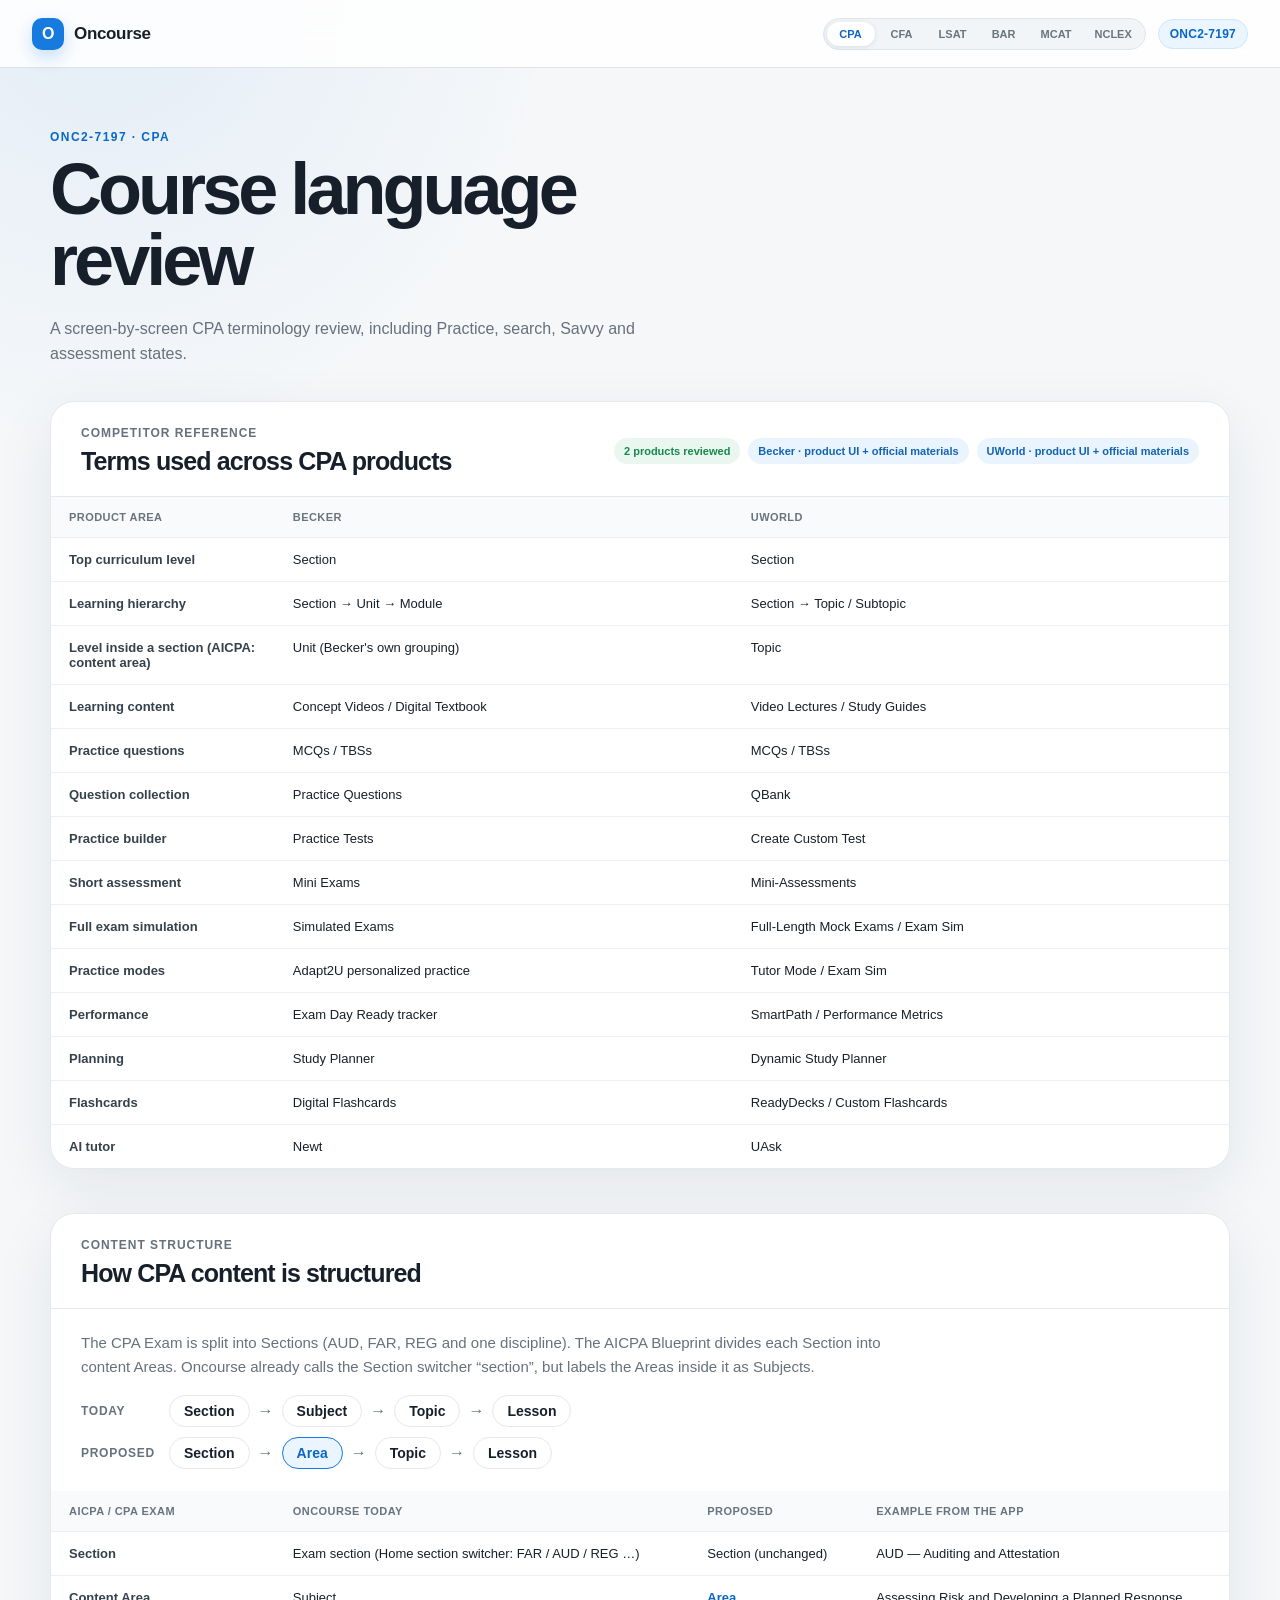
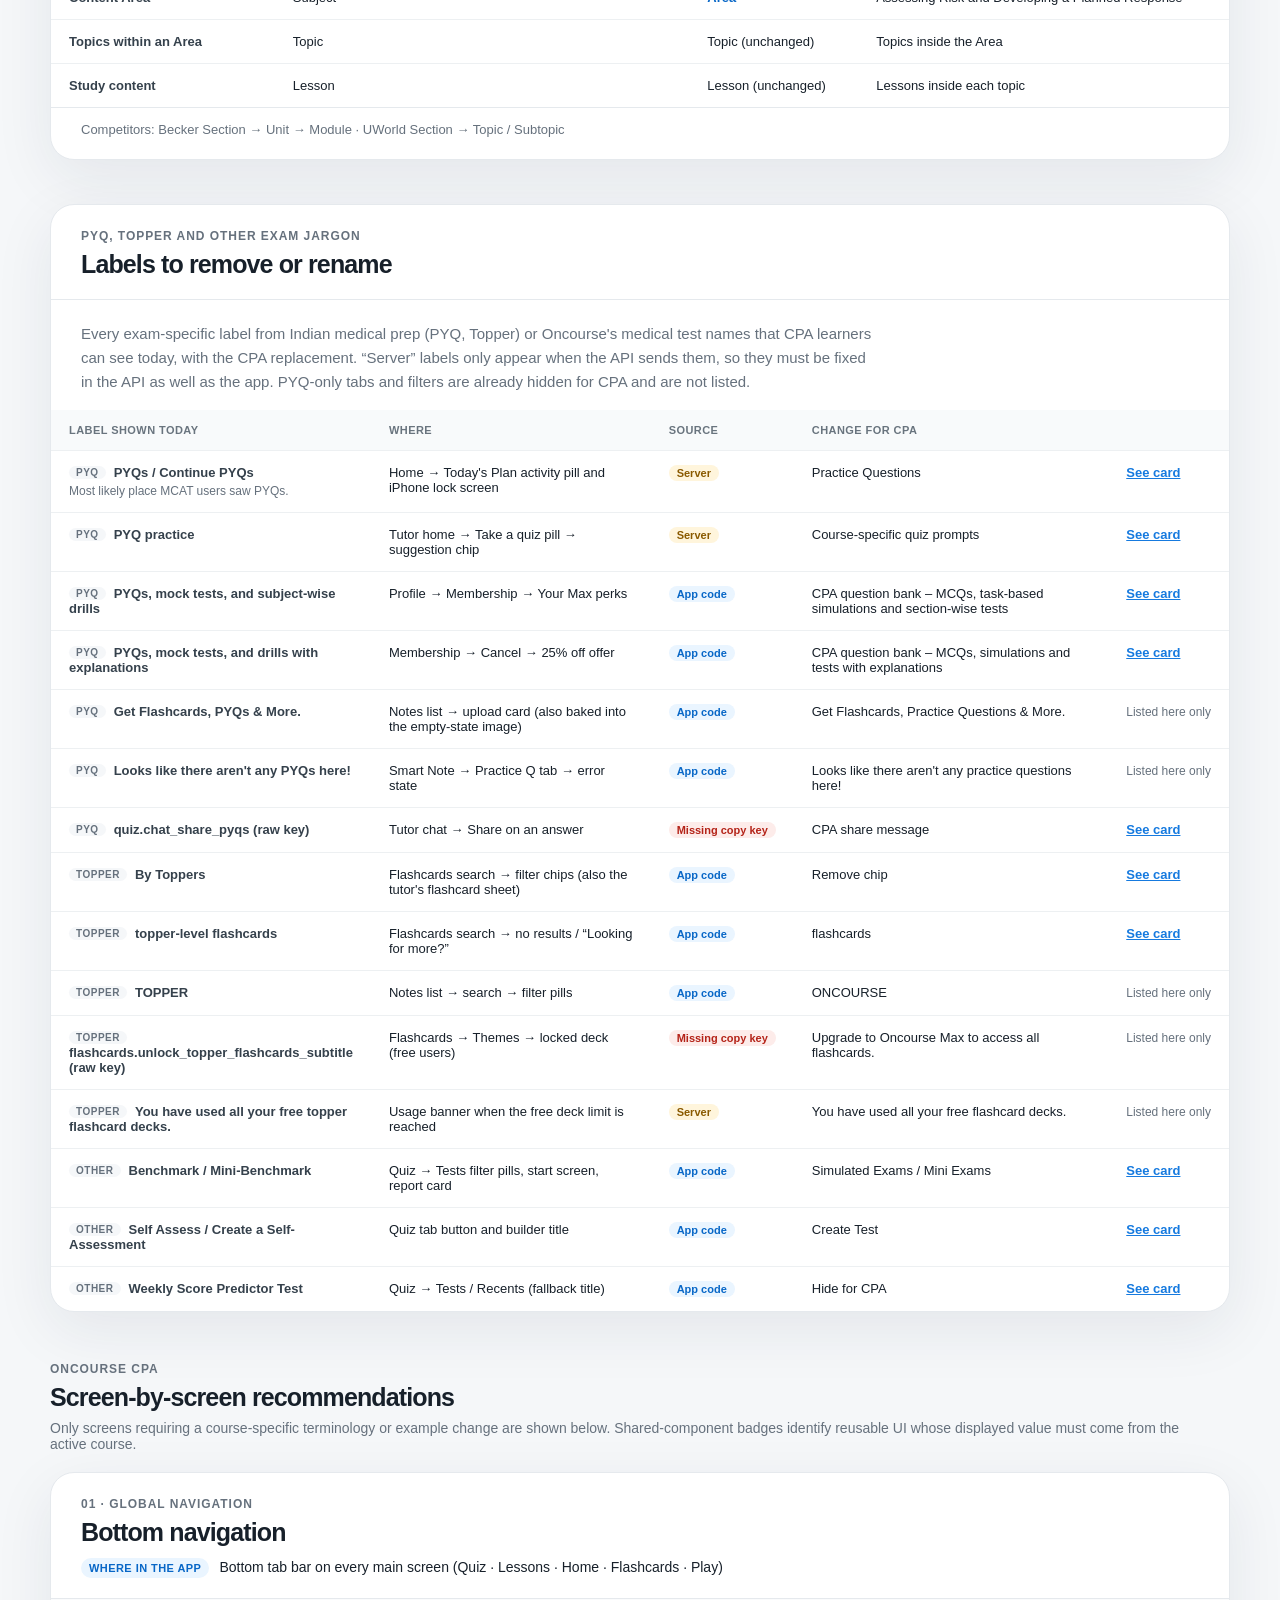
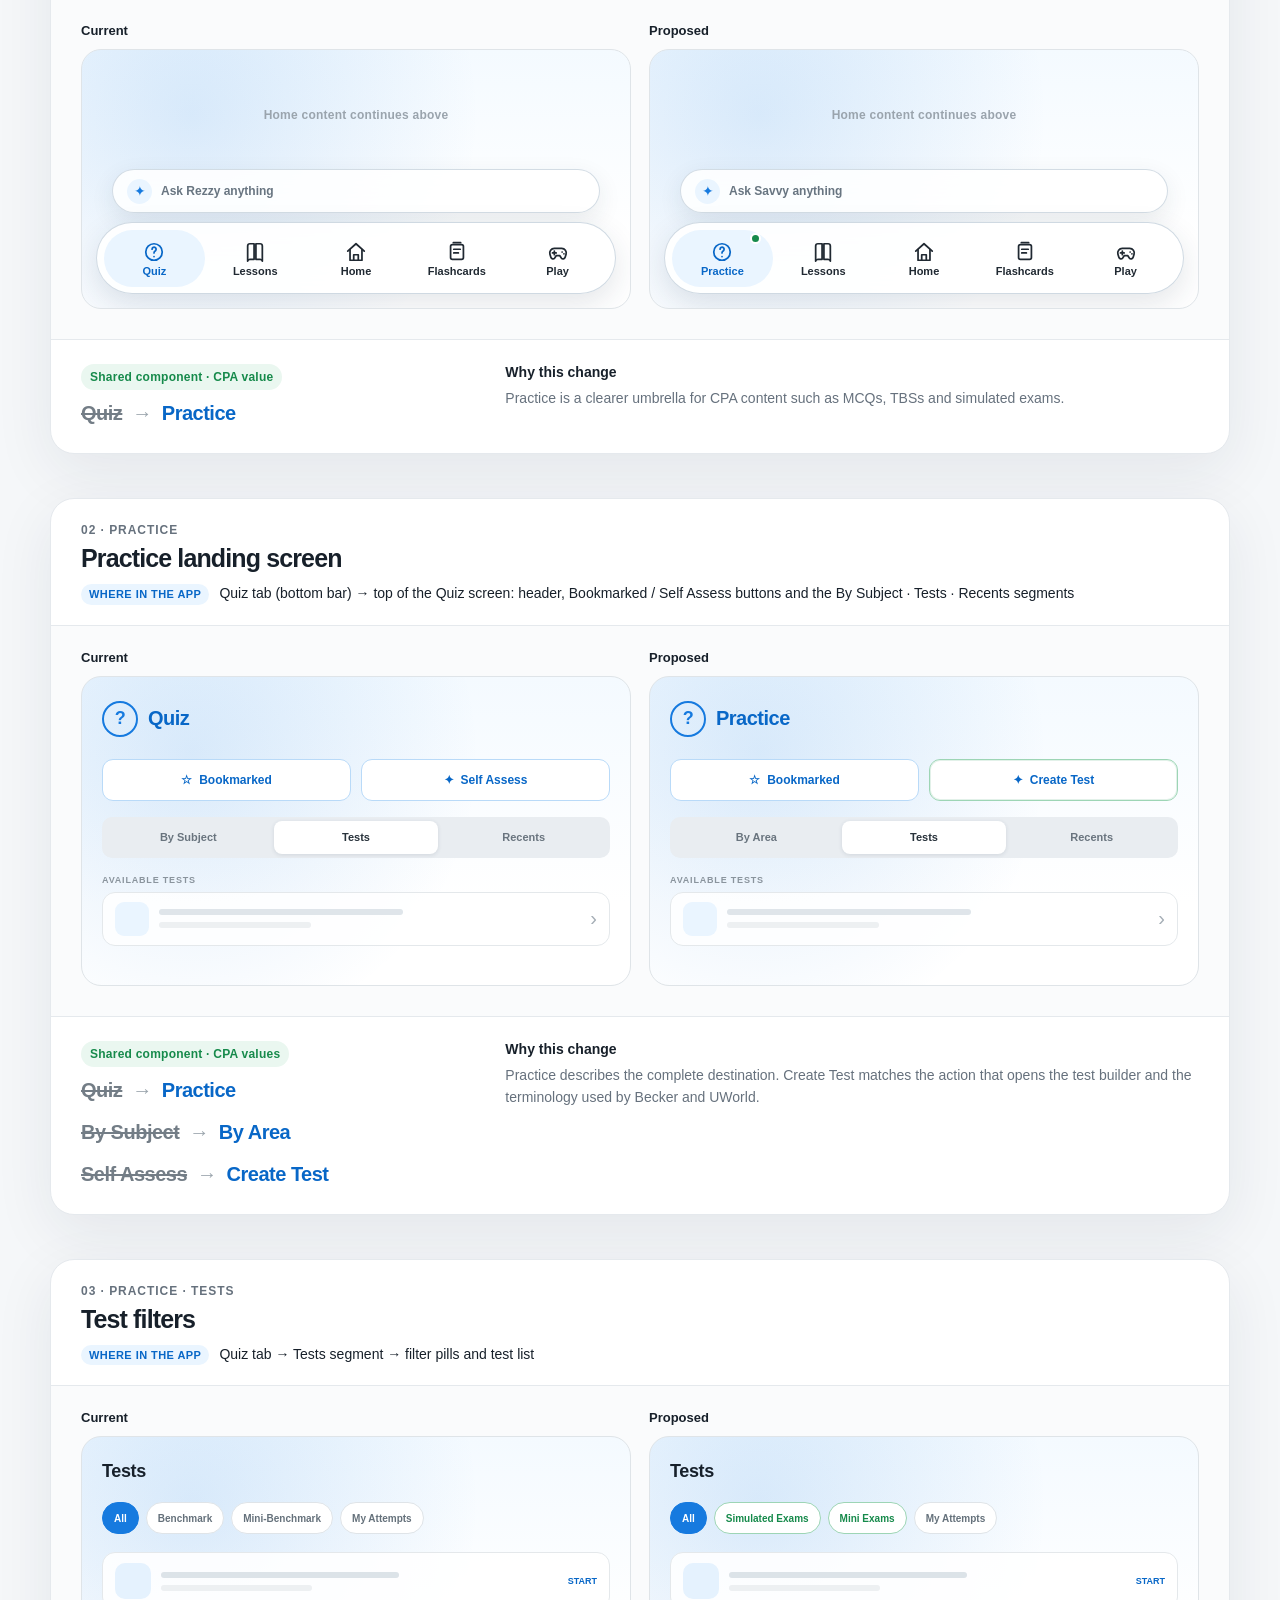
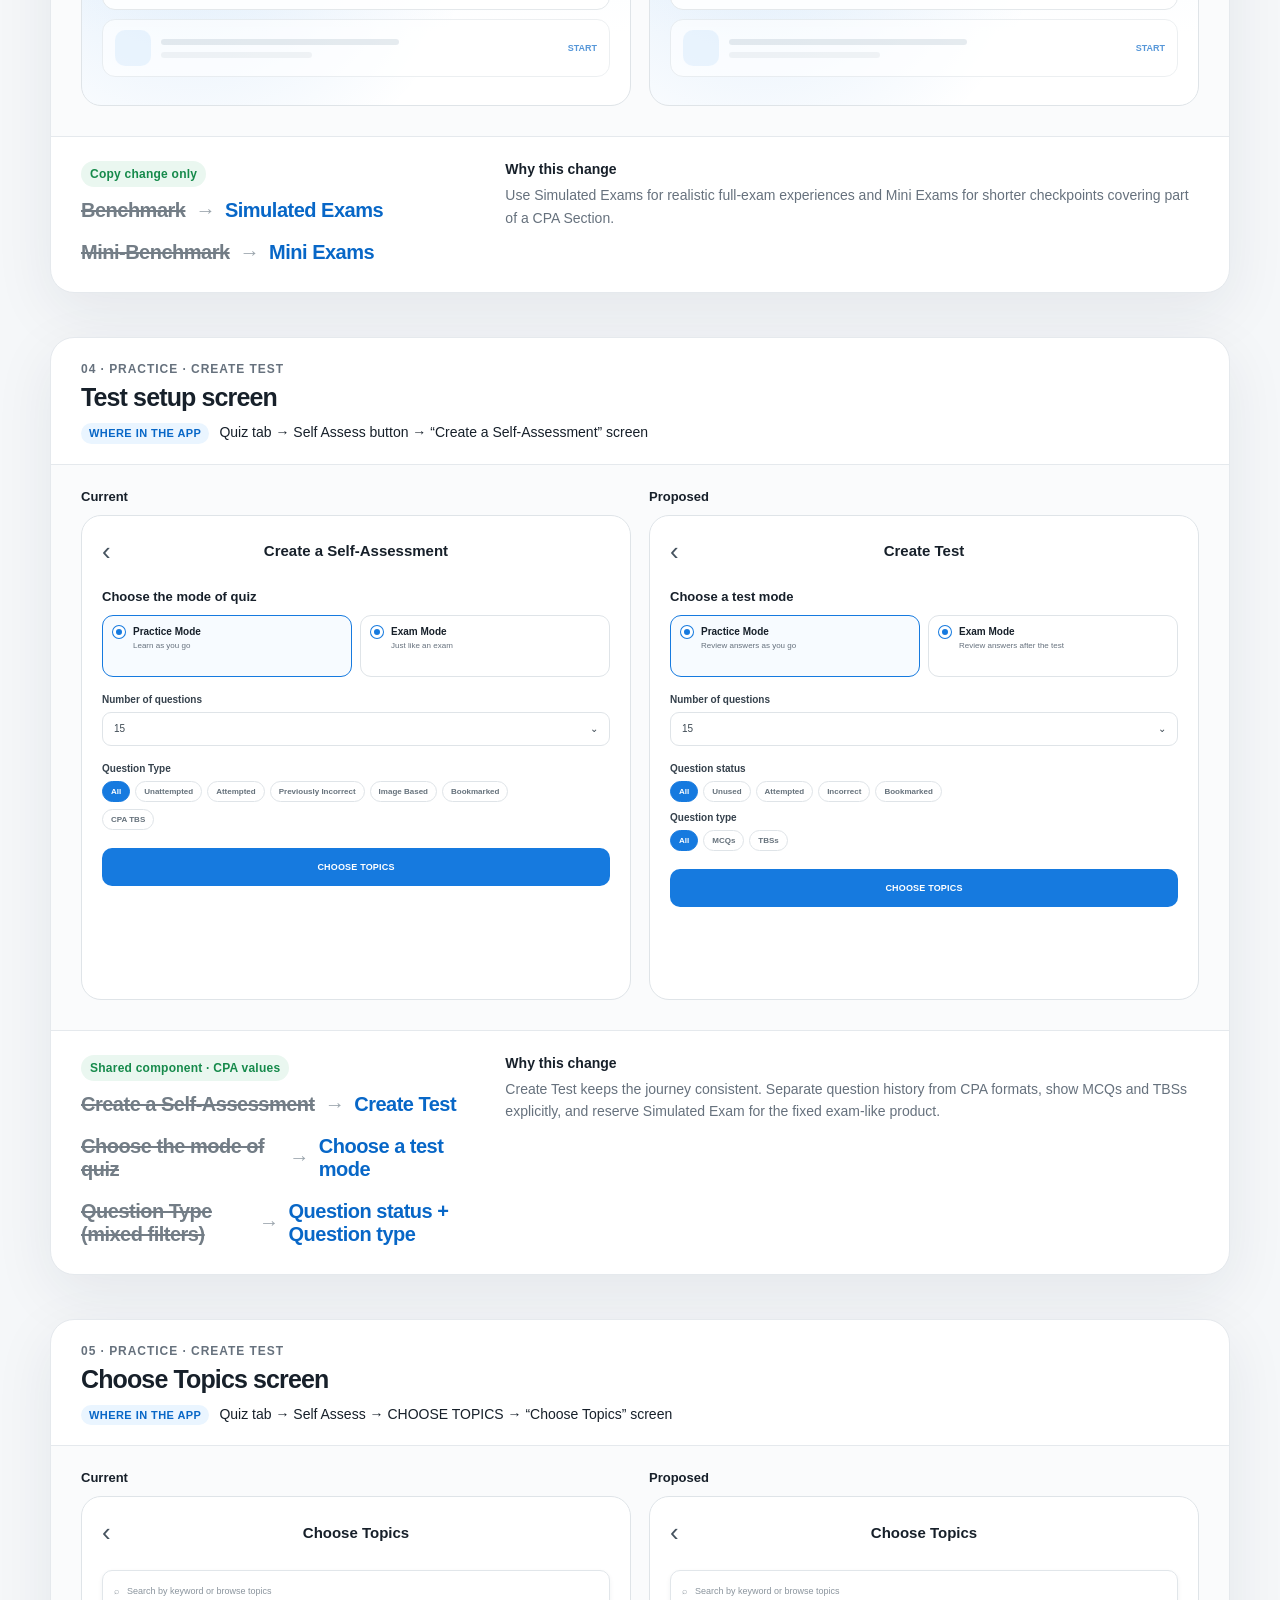
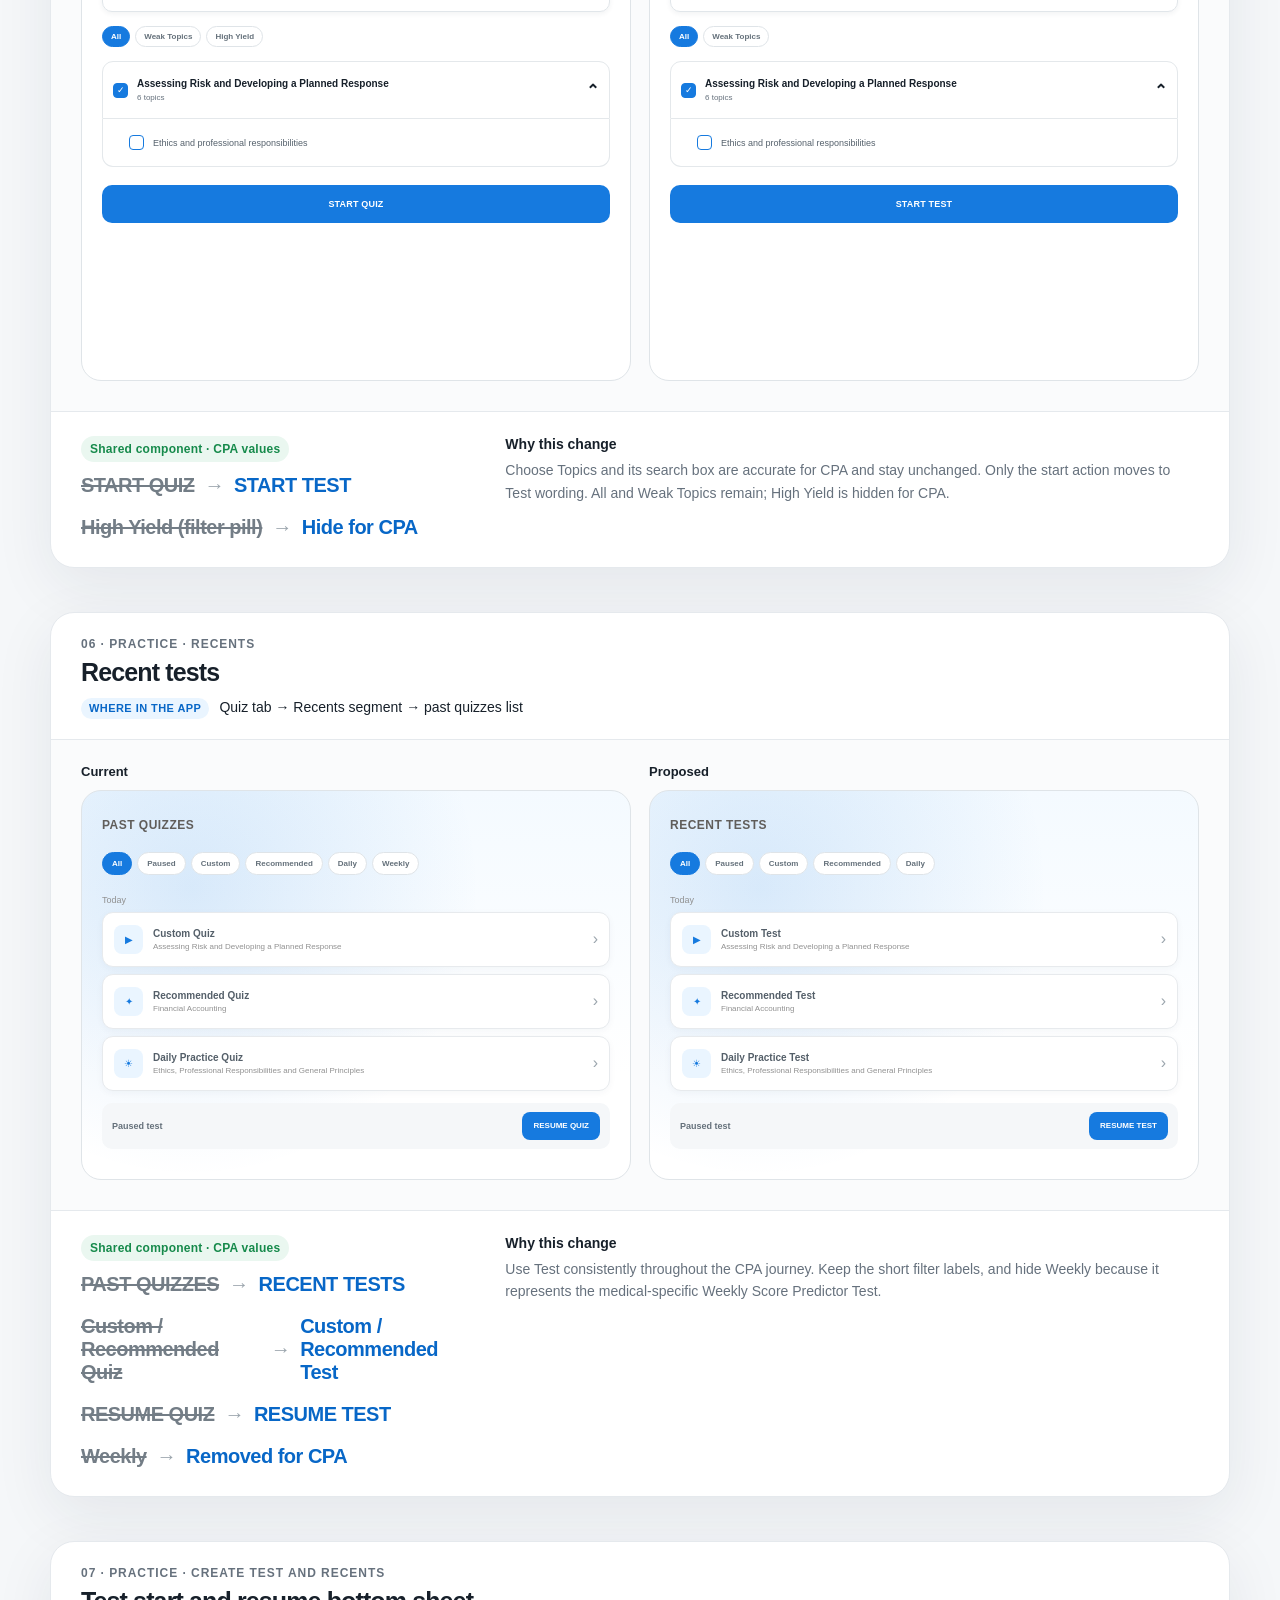
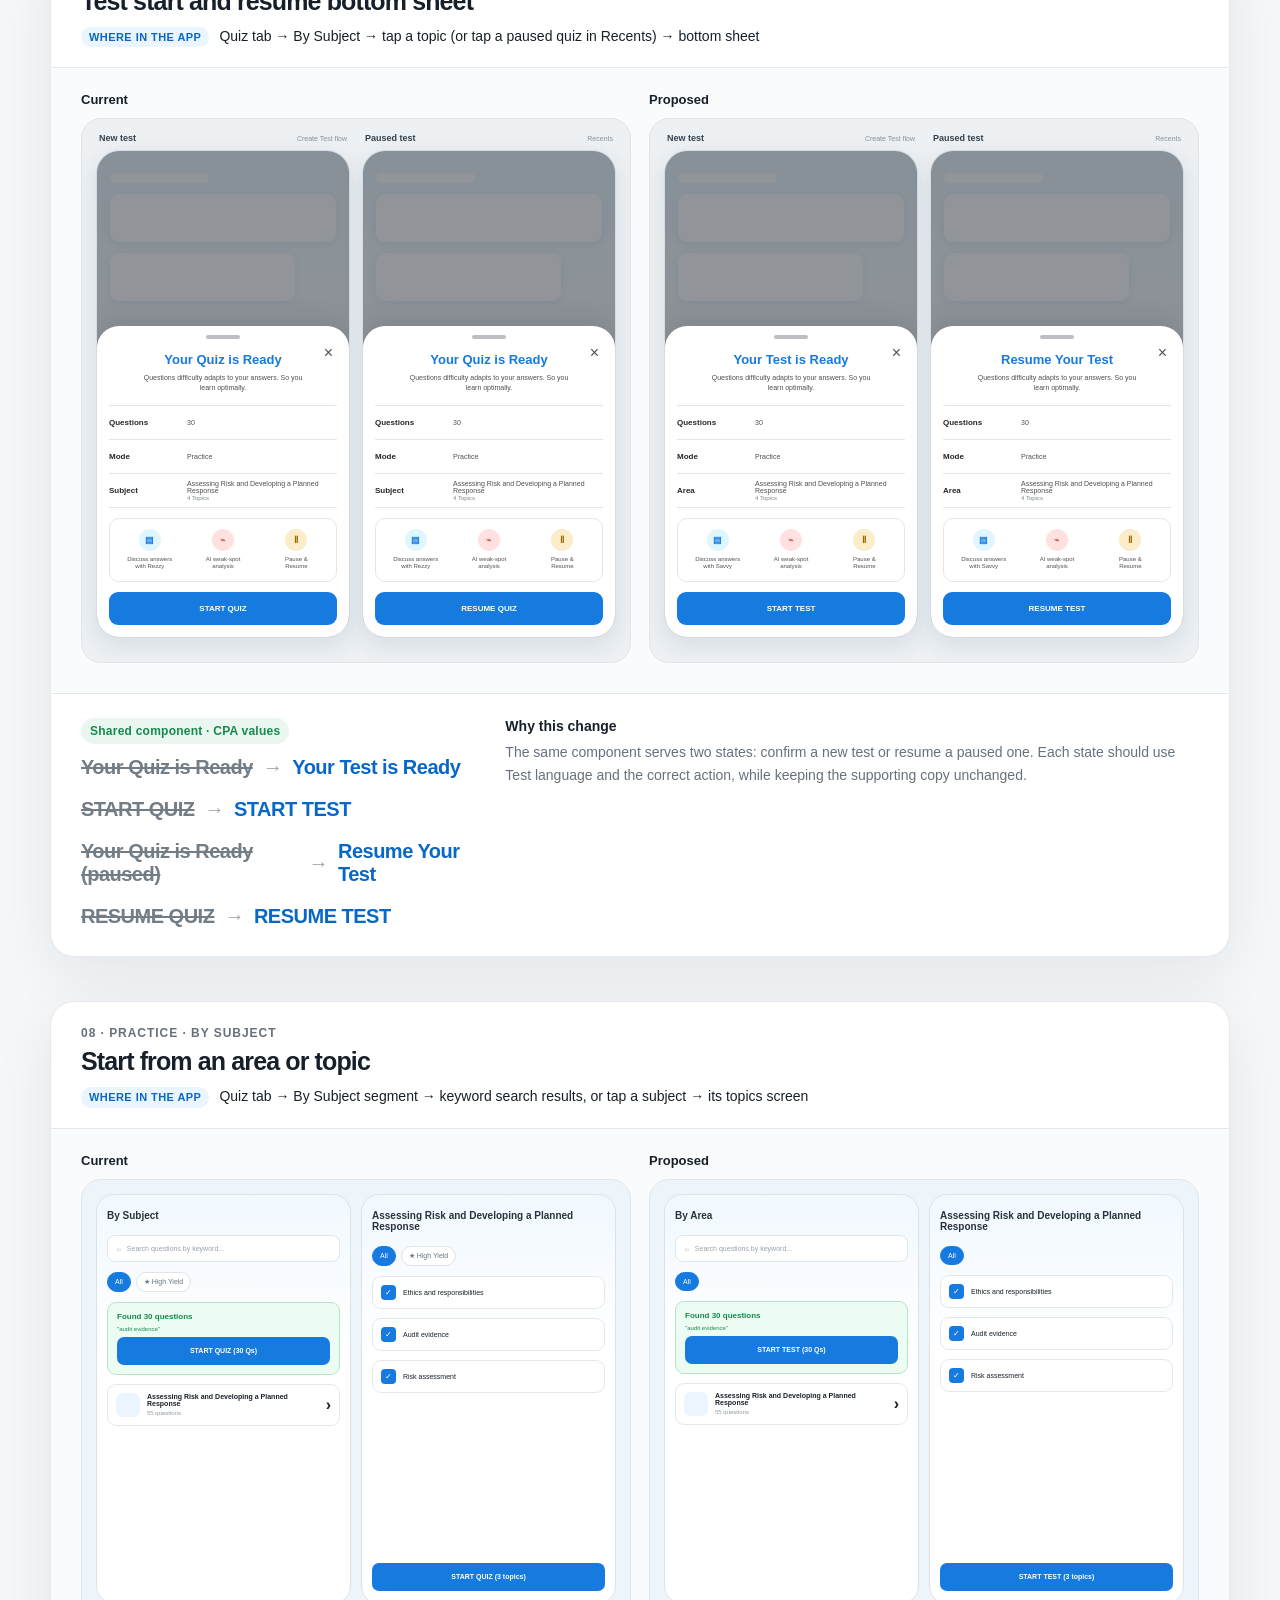
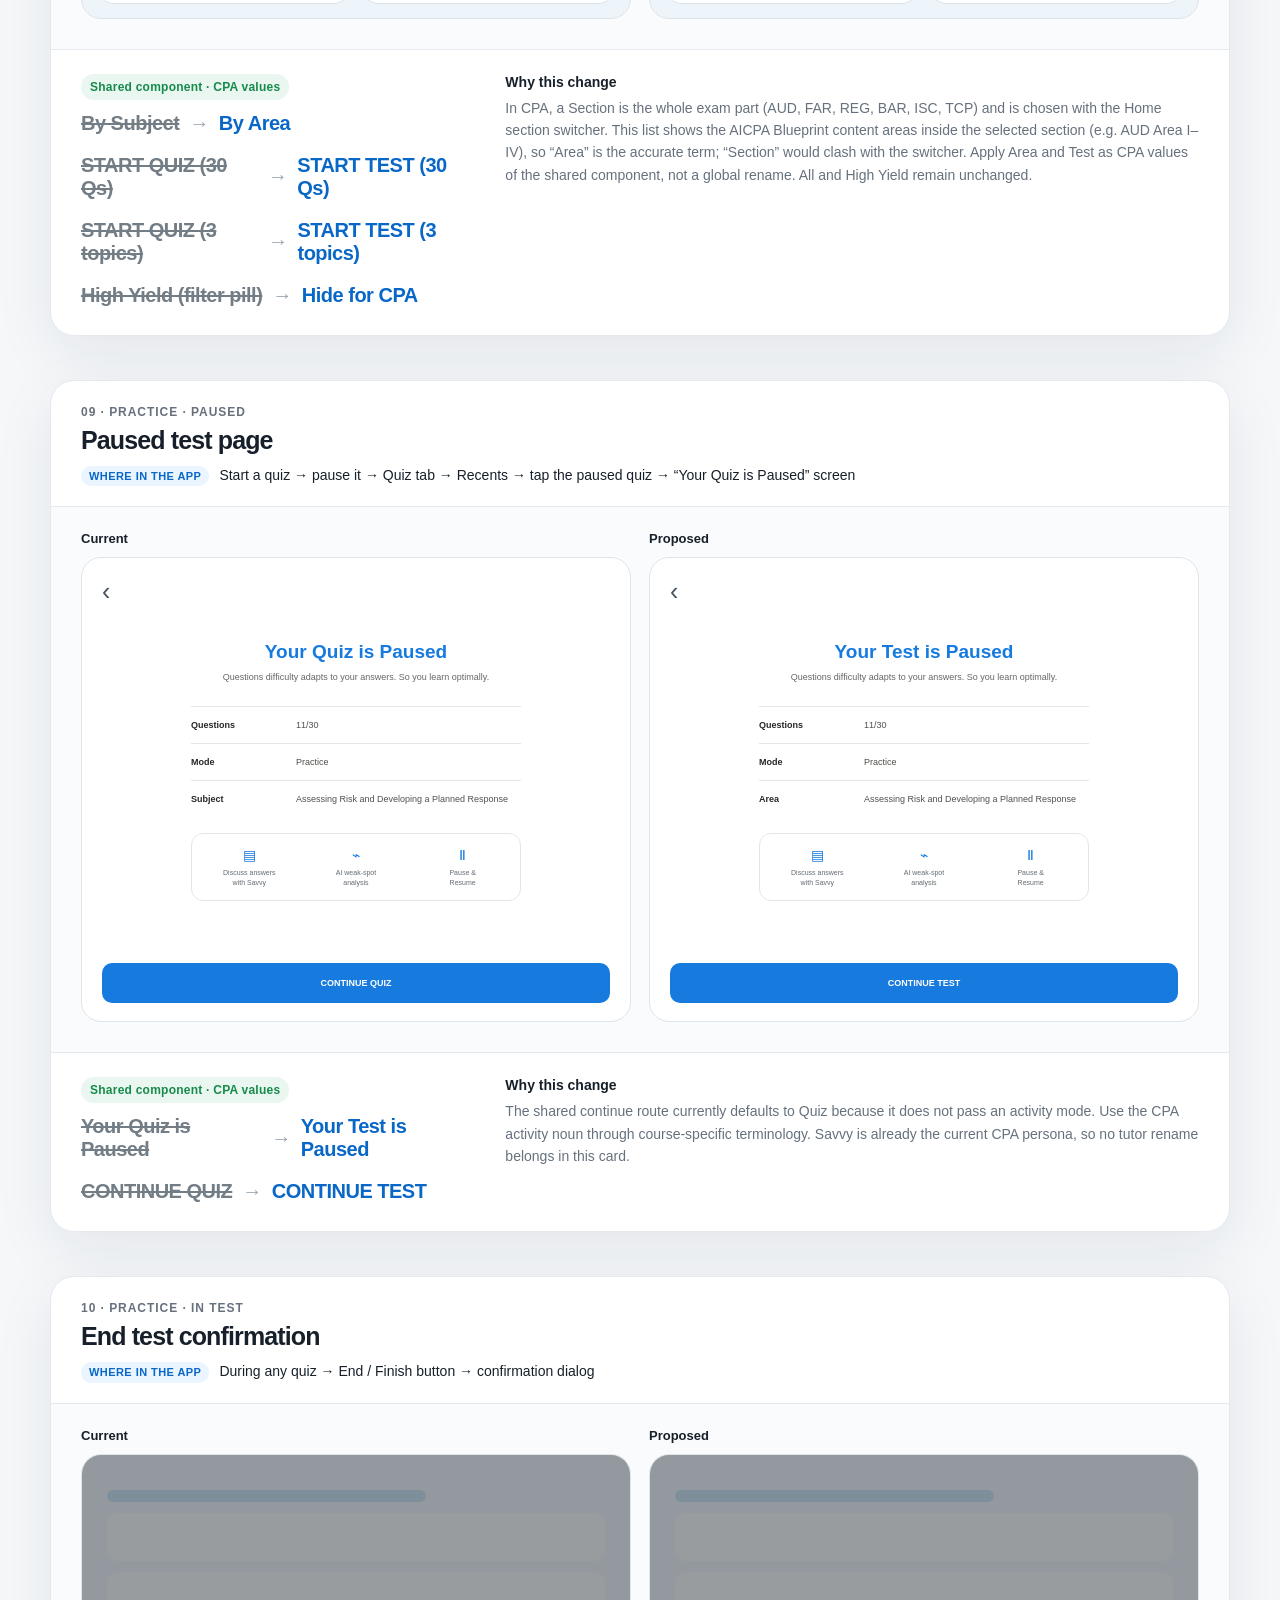
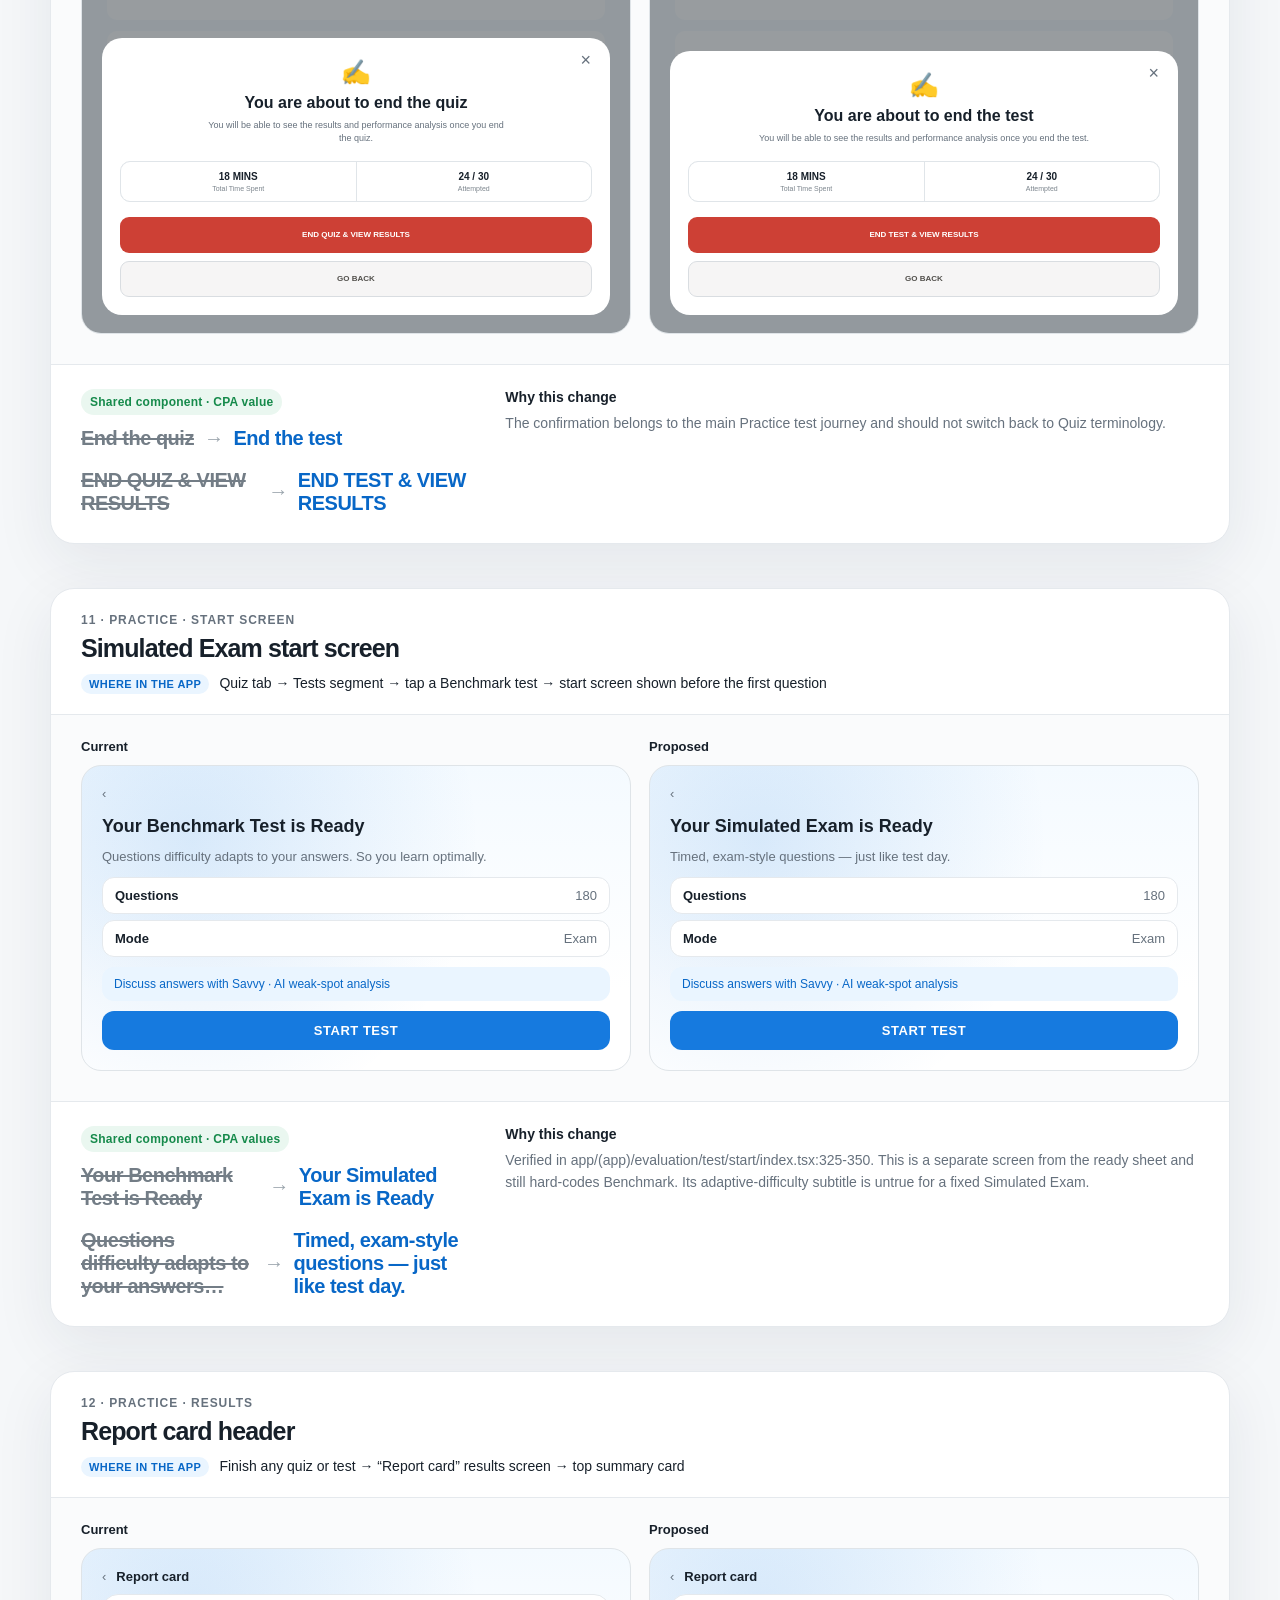
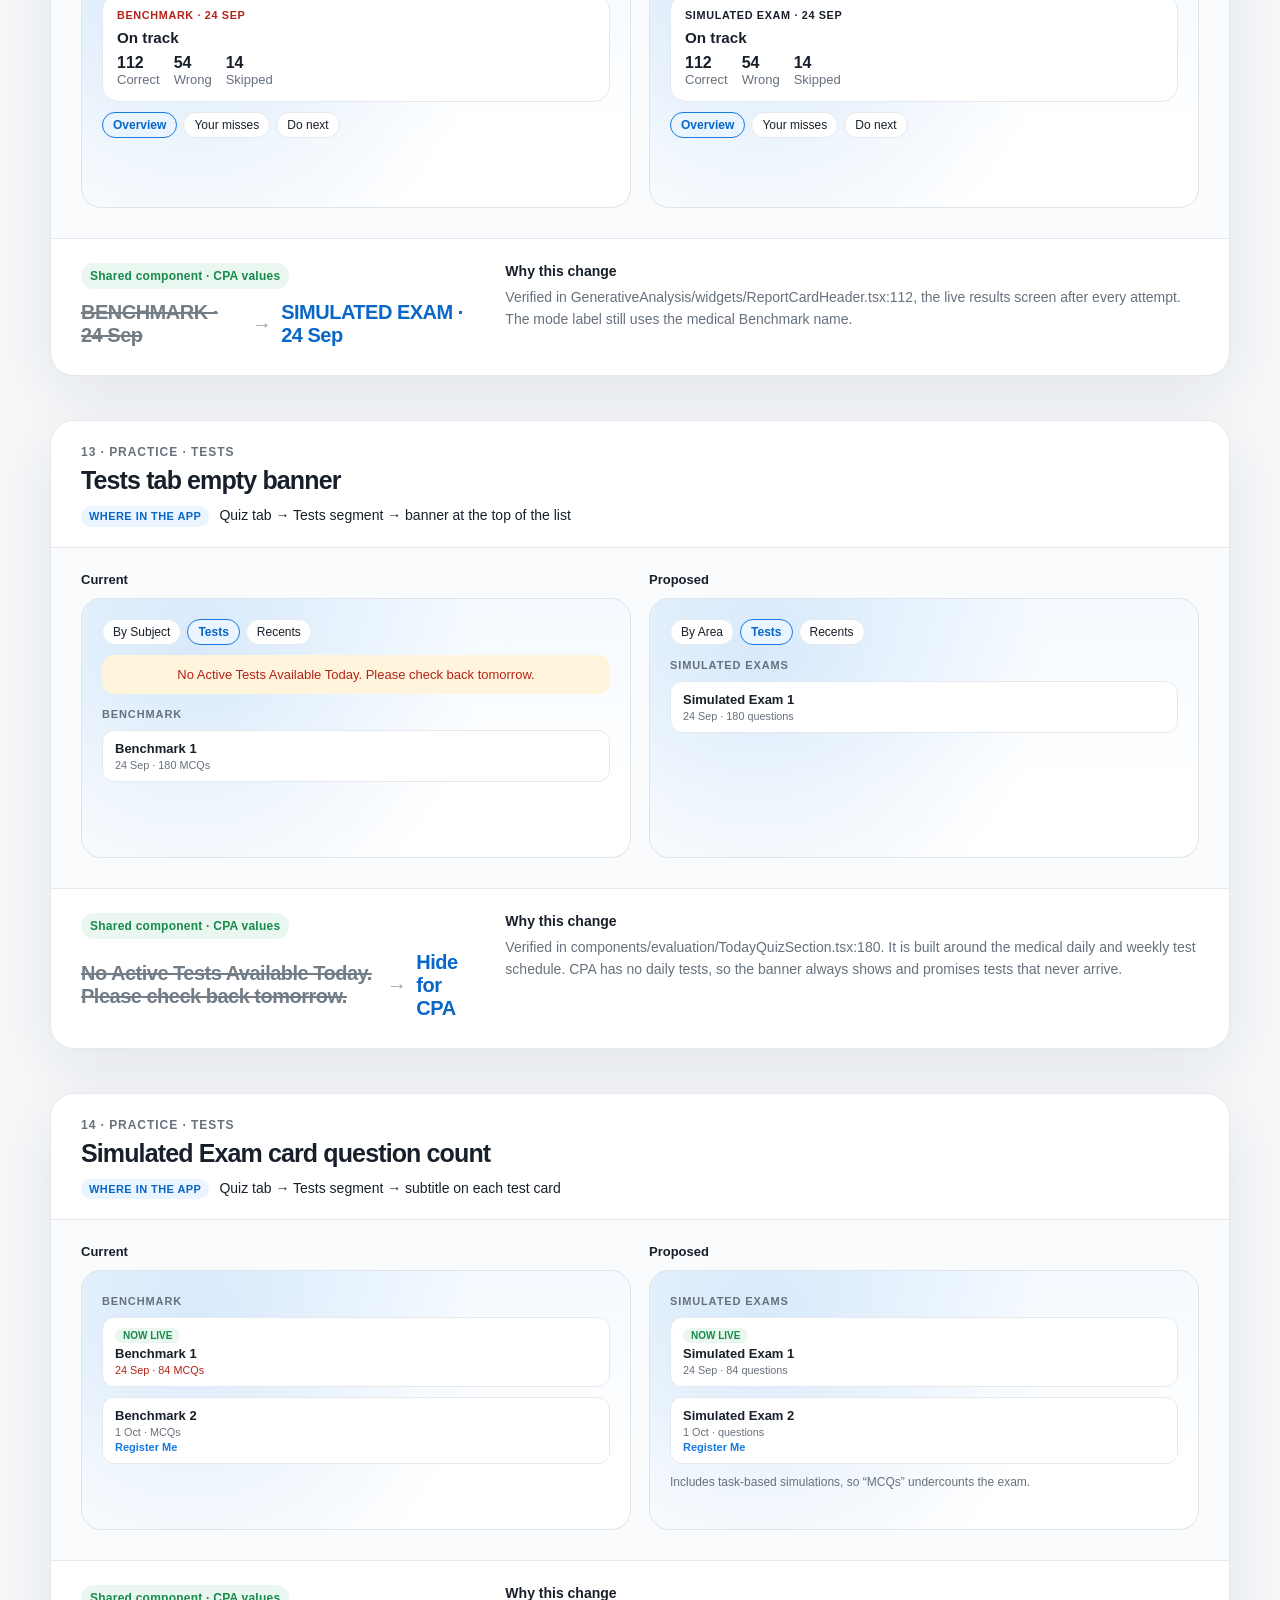
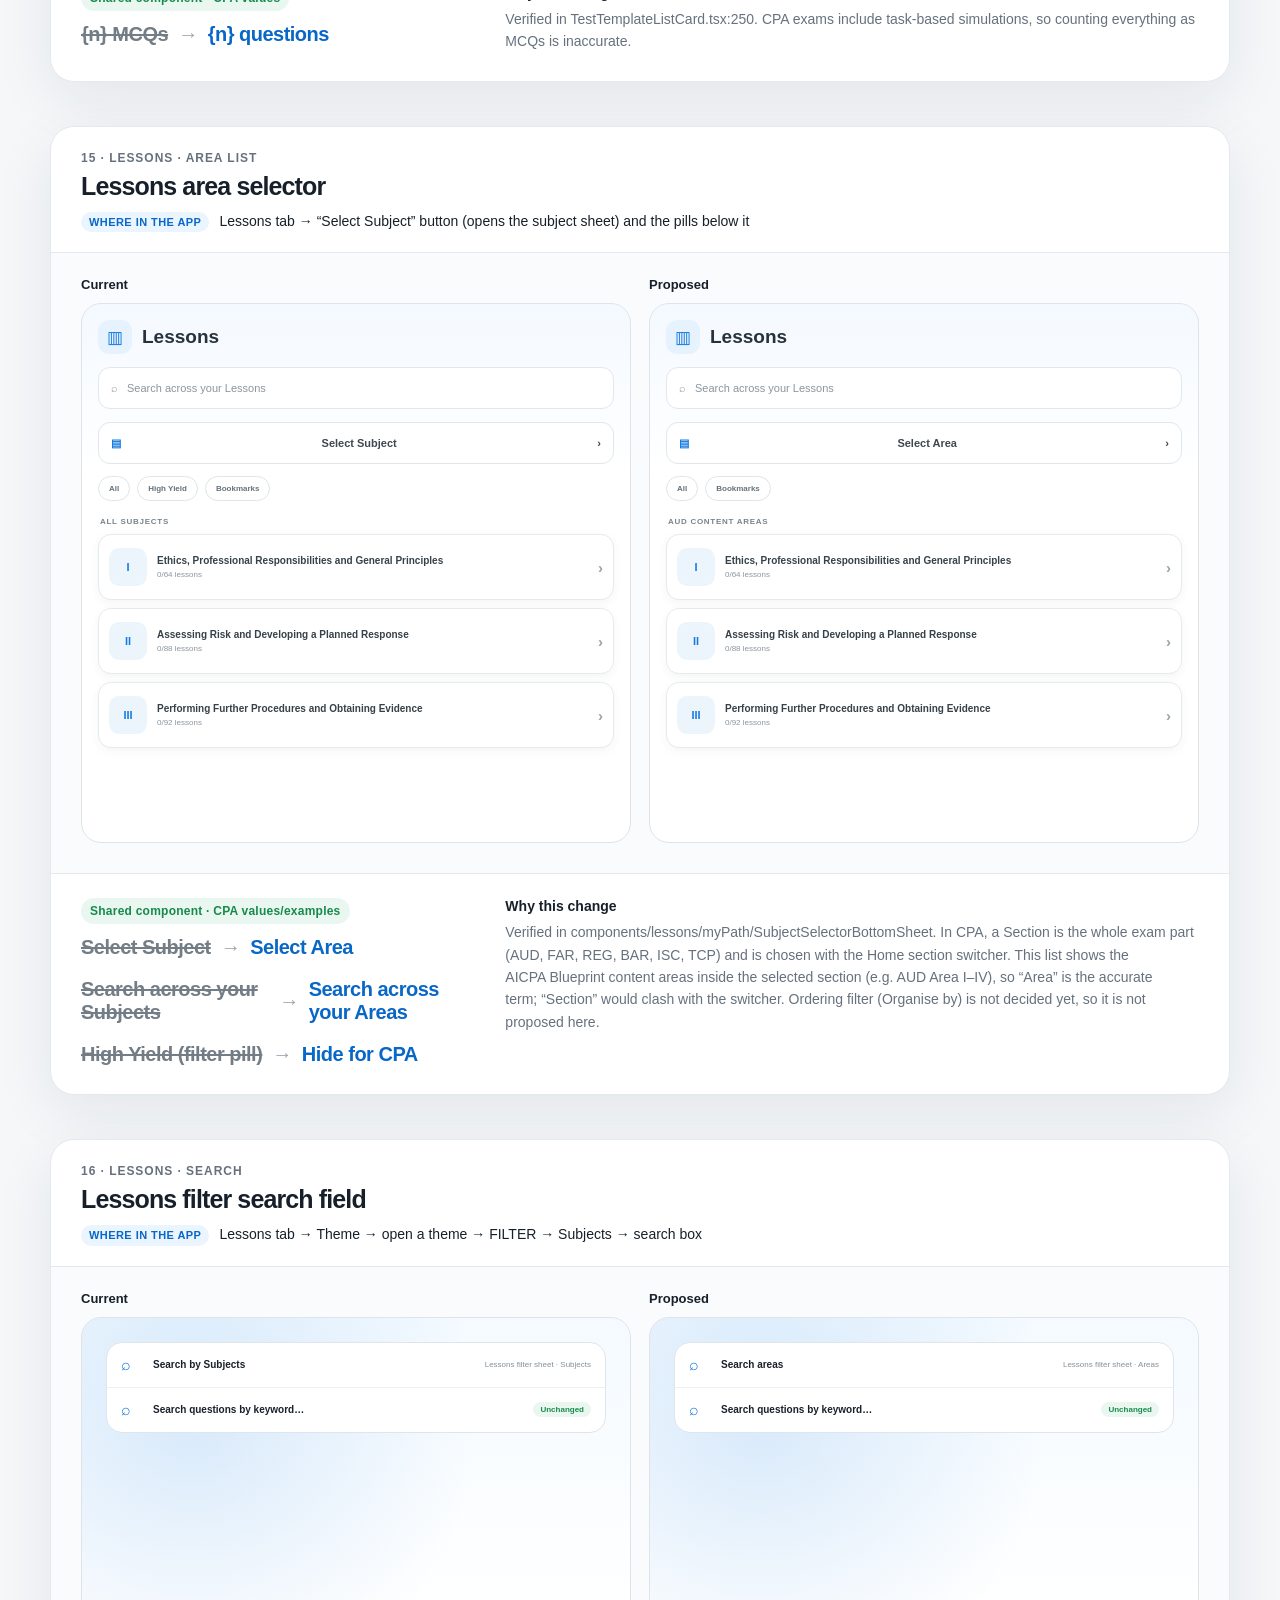
==== index.html @ e2759f0d "Keep High Yield for NCLEX (product owner decision), as for MCAT Co-Authored-By: Claude Opus 5.5 (1M " ====
<!doctype html>
<html lang="en">
  <head>
    <meta charset="UTF-8" />
    <meta name="viewport" content="width=device-width, initial-scale=1.0" />
    <meta
      name="description"
      content="A visual review of course-specific terminology changes in Oncourse."
    />
    <title>Oncourse · Course language review</title>
    <link rel="stylesheet" href="./styles.css?v=35" />
  </head>
  <body>
    <header class="site-header">
      <a class="brand" href="#top" aria-label="Oncourse language review home">
        <span class="brand-mark" aria-hidden="true">O</span>
        <span>Oncourse</span>
      </a>
      <div class="header-actions">
        <nav class="course-switcher" aria-label="Course review">
          <a class="active" href="./index.html">CPA</a>
          <a href="./cfa.html">CFA</a>
          <a href="./lsat.html">LSAT</a>
          <a href="./bar.html">BAR</a>
          <a href="./mcat.html">MCAT</a>
          <a href="./nclex.html">NCLEX</a>
        </nav>
        <div class="issue-badge">ONC2-7197</div>
      </div>
    </header>

    <main id="top">
      <section class="page-heading" aria-labelledby="page-title">
        <p class="eyebrow">ONC2-7197 · CPA</p>
        <h1 id="page-title">Course language review</h1>
        <p class="page-intro">
          A screen-by-screen CPA terminology review, including Practice, search, Savvy and assessment states.
        </p>
      </section>

      <section class="terminology-section" aria-labelledby="cpa-terminology-title">
        <header class="section-heading">
          <div>
            <p class="card-kicker">Competitor reference</p>
            <h2 id="cpa-terminology-title">Terms used across CPA products</h2>
          </div>
          <div class="audit-meta">
            <span class="audit-chip">2 products reviewed</span>
            <span class="audit-chip source-chip">Becker · product UI + official materials</span>
            <span class="audit-chip source-chip">UWorld · product UI + official materials</span>
          </div>
        </header>
        <div id="cpa-terminology-table"></div>
      </section>

      <section class="terminology-section structure-section" aria-labelledby="cpa-structure-title">
        <header class="section-heading">
          <div>
            <p class="card-kicker">Content structure</p>
            <h2 id="cpa-structure-title">How CPA content is structured</h2>
          </div>
        </header>
        <div id="cpa-structure"></div>
      </section>

      <section class="terminology-section structure-section" aria-labelledby="cpa-labels-title">
        <header class="section-heading">
          <div>
            <p class="card-kicker">PYQ, Topper and other exam jargon</p>
            <h2 id="cpa-labels-title">Labels to remove or rename</h2>
          </div>
        </header>
        <div id="cpa-labels"></div>
      </section>

      <section class="proposal-heading" aria-labelledby="cpa-proposal-title">
        <p class="card-kicker">Oncourse CPA</p>
        <h2 id="cpa-proposal-title">Screen-by-screen recommendations</h2>
        <p>Only screens requiring a course-specific terminology or example change are shown below. Shared-component badges identify reusable UI whose displayed value must come from the active course.</p>
      </section>

      <div id="review-list" class="review-list"></div>
    </main>

    <script src="./shared.js?v=18"></script>
    <script src="./app.js?v=34"></script>
  </body>
</html>
---- styles.css ----
:root {
  color-scheme: light;
  --ink: #17202a;
  --muted: #66717d;
  --line: #e5e9ed;
  --panel: #ffffff;
  --canvas: #f5f7f9;
  --blue: #167adf;
  --blue-strong: #0867c7;
  --blue-soft: #eaf5ff;
  --green: #168a4b;
  --green-soft: #eaf7f0;
  --amber: #8a5a00;
  --amber-soft: #fff5dc;
  --shadow: 0 18px 60px rgba(26, 44, 61, 0.08);
}

* {
  box-sizing: border-box;
}

html {
  scroll-behavior: smooth;
}

body {
  margin: 0;
  background:
    radial-gradient(circle at 8% 0%, rgba(22, 122, 223, 0.08), transparent 28rem),
    var(--canvas);
  color: var(--ink);
  font-family: -apple-system, BlinkMacSystemFont, "Segoe UI", sans-serif;
  -webkit-font-smoothing: antialiased;
}

button,
input,
select {
  font: inherit;
}

.site-header {
  position: sticky;
  z-index: 10;
  top: 0;
  display: flex;
  min-height: 68px;
  align-items: center;
  justify-content: space-between;
  padding: 0 32px;
  border-bottom: 1px solid rgba(213, 220, 226, 0.82);
  background: rgba(255, 255, 255, 0.86);
  backdrop-filter: blur(18px);
}

.header-actions,
.course-switcher {
  display: flex;
  align-items: center;
}

.header-actions {
  gap: 12px;
}

.course-switcher {
  gap: 3px;
  padding: 3px;
  border: 1px solid #dfe5ea;
  border-radius: 999px;
  background: #f2f5f7;
}

.course-switcher a {
  min-width: 48px;
  padding: 6px 10px;
  border-radius: 999px;
  color: #69747e;
  font-size: 11px;
  font-weight: 760;
  text-align: center;
  text-decoration: none;
}

.course-switcher a.active {
  background: #fff;
  color: var(--blue-strong);
  box-shadow: 0 1px 5px rgba(29, 53, 72, 0.12);
}

.brand {
  display: inline-flex;
  align-items: center;
  gap: 10px;
  color: var(--ink);
  font-size: 17px;
  font-weight: 720;
  letter-spacing: -0.02em;
  text-decoration: none;
}

.brand-mark {
  display: grid;
  width: 32px;
  height: 32px;
  place-items: center;
  border-radius: 10px;
  background: var(--blue);
  color: white;
  font-size: 16px;
  font-weight: 800;
  box-shadow: 0 7px 18px rgba(22, 122, 223, 0.24);
}

.issue-badge,
.change-type {
  display: inline-flex;
  align-items: center;
  border-radius: 999px;
  font-size: 12px;
  font-weight: 700;
  letter-spacing: 0.02em;
}

.issue-badge {
  padding: 7px 11px;
  border: 1px solid #cfe5fb;
  background: var(--blue-soft);
  color: var(--blue-strong);
}

main {
  width: min(1180px, calc(100% - 40px));
  margin: 0 auto;
}

.page-heading {
  padding: 62px 0 34px;
}

.eyebrow {
  margin: 0 0 10px;
  color: var(--blue-strong);
  font-size: 12px;
  font-weight: 800;
  letter-spacing: 0.12em;
  text-transform: uppercase;
}

h1,
h2,
h3,
p {
  text-wrap: pretty;
}

h1 {
  max-width: 720px;
  margin: 0;
  font-size: clamp(42px, 6vw, 72px);
  line-height: 0.98;
  letter-spacing: -0.055em;
}

.page-intro {
  max-width: 700px;
  margin: 22px 0 0;
  color: var(--muted);
  font-size: 16px;
  line-height: 1.55;
}

.cfa-heading {
  padding-bottom: 28px;
}

.terminology-section {
  overflow: hidden;
  margin-bottom: 44px;
  border: 1px solid var(--line);
  border-radius: 24px;
  background: var(--panel);
  box-shadow: var(--shadow);
}

.section-heading {
  display: flex;
  align-items: center;
  justify-content: space-between;
  gap: 24px;
  padding: 24px 30px 20px;
  border-bottom: 1px solid var(--line);
}

.section-heading h2,
.proposal-heading h2 {
  margin: 0;
  font-size: 25px;
  letter-spacing: -0.035em;
}

.audit-chip {
  flex: 0 0 auto;
  padding: 7px 10px;
  border-radius: 999px;
  background: var(--green-soft);
  color: var(--green);
  font-size: 11px;
  font-weight: 760;
}

.audit-meta {
  display: flex;
  flex: 0 0 auto;
  flex-wrap: wrap;
  justify-content: flex-end;
  gap: 8px;
}

.audit-chip.source-chip {
  background: #eaf4ff;
  color: #1264b3;
}

.terms-table-wrap {
  overflow-x: auto;
}

.terms-table {
  width: 100%;
  min-width: 850px;
  border-collapse: collapse;
  font-size: 13px;
}

.terms-table th,
.terms-table td {
  padding: 14px 18px;
  border-bottom: 1px solid #edf0f2;
  text-align: left;
  vertical-align: top;
}

.terms-table thead th {
  background: #f8fafb;
  color: #69747e;
  font-size: 11px;
  letter-spacing: 0.04em;
  text-transform: uppercase;
}

.terms-table tbody th {
  width: 19%;
  color: #35414c;
  font-weight: 740;
}

.terms-table tbody tr:last-child th,
.terms-table tbody tr:last-child td {
  border-bottom: 0;
}

.proposal-heading {
  padding: 6px 0 20px;
}

.proposal-heading > p:last-child {
  margin: 8px 0 0;
  color: var(--muted);
  font-size: 14px;
}

.cfa-nav-preview {
  min-height: 260px;
}

.cfa-nav-icon {
  display: grid;
  height: 24px;
  place-items: center;
  font-size: 18px;
  font-weight: 700;
}

.cfa-topic-preview,
.cfa-mock-preview {
  min-height: 390px;
  padding: 20px;
  background: linear-gradient(180deg, #f0f8ff 0%, #fff 48%);
}

.cfa-screen-bar {
  display: grid;
  grid-template-columns: 28px 1fr 28px;
  align-items: center;
  margin-bottom: 22px;
  text-align: center;
}

.cfa-screen-bar span {
  font-size: 24px;
  text-align: left;
}

.cfa-screen-bar strong {
  font-size: 15px;
}

.cfa-search {
  padding: 11px 12px;
  border: 1px solid #e0e6ea;
  border-radius: 10px;
  background: #fff;
  color: #8a949d;
  font-size: 9px;
}

.cfa-pills {
  display: flex;
  gap: 6px;
  margin: 13px 0 17px;
}

.cfa-pills span {
  padding: 6px 9px;
  border: 1px solid #dfe4e8;
  border-radius: 999px;
  background: #fff;
  color: #65717b;
  font-size: 8px;
  font-weight: 700;
}

.cfa-pills span.active {
  border-color: var(--blue);
  background: var(--blue);
  color: #fff;
}

.cfa-list-label {
  margin-bottom: 7px;
  color: #9099a1;
  font-size: 8px;
  font-weight: 780;
  letter-spacing: 0.08em;
}

.cfa-topic-list {
  display: grid;
  gap: 7px;
}

.cfa-topic-list > div,
.cfa-mock-title,
.cfa-session-row,
.cfa-benchmark-row {
  display: flex;
  align-items: center;
}

.cfa-topic-list > div {
  min-height: 57px;
  gap: 10px;
  padding: 9px 11px;
  border: 1px solid #e5e9ed;
  border-radius: 11px;
  background: #fff;
}

.cfa-topic-icon {
  display: grid;
  width: 32px;
  height: 32px;
  flex: 0 0 32px;
  place-items: center;
  border-radius: 9px;
  background: var(--blue-soft);
  color: var(--blue);
}

.cfa-topic-list > div > span:nth-child(2),
.cfa-mock-title > span:nth-child(2),
.cfa-session-row > span {
  display: flex;
  min-width: 0;
  flex: 1;
  flex-direction: column;
}

.cfa-topic-list strong,
.cfa-mock-title strong,
.cfa-session-row strong {
  color: #46525d;
  font-size: 10px;
}

.cfa-topic-list small,
.cfa-mock-title small,
.cfa-session-row small {
  margin-top: 3px;
  color: #8c969f;
  font-size: 8px;
}

.cfa-topic-list b {
  color: #9ba5ad;
  font-size: 16px;
}

.cfa-hierarchy-note {
  display: flex;
  align-items: center;
  justify-content: space-between;
  margin-top: 12px;
  padding: 10px 11px;
  border-radius: 10px;
  background: #f0f7fd;
  color: #587184;
  font-size: 8px;
}

.cfa-hierarchy-note strong {
  color: var(--blue-strong);
  font-size: 9px;
}

.mock-pills {
  justify-content: center;
}

.cfa-mock-card {
  overflow: hidden;
  border: 1px solid #e2e7eb;
  border-radius: 15px;
  background: #fff;
  box-shadow: 0 7px 22px rgba(29, 53, 72, 0.07);
}

.cfa-mock-title {
  gap: 11px;
  padding: 16px;
  border-bottom: 1px solid #e9ecef;
}

.cfa-mock-title > span:first-child {
  display: grid;
  width: 36px;
  height: 36px;
  place-items: center;
  border-radius: 10px;
  background: var(--blue-soft);
  color: var(--blue);
}

.cfa-session-row,
.cfa-benchmark-row {
  min-height: 62px;
  justify-content: space-between;
  padding: 12px 16px;
  border-bottom: 1px solid #edf0f2;
}

.cfa-session-row:last-child {
  border-bottom: 0;
}

.cfa-session-row b,
.cfa-benchmark-row b {
  padding: 6px 10px;
  border-radius: 8px;
  background: var(--blue);
  color: #fff;
  font-size: 8px;
}

.cfa-benchmark-row {
  color: #7a858e;
  font-size: 9px;
}

}

.review-list {
  display: grid;
  gap: 0;
  padding-bottom: 72px;
}

.review-card {
  scroll-margin-top: 84px;
  overflow: hidden;
  border: 1px solid var(--line);
  border-radius: 24px;
  background: var(--panel);
  box-shadow: var(--shadow);
}

.review-card + .review-card {
  margin-top: 44px;
}

.card-header {
  padding: 24px 30px 20px;
  border-bottom: 1px solid var(--line);
}

.card-kicker {
  margin: 0 0 7px;
  color: var(--muted);
  font-size: 12px;
  font-weight: 700;
  letter-spacing: 0.08em;
  text-transform: uppercase;
}

.card-header h2 {
  margin: 0;
  font-size: 25px;
  letter-spacing: -0.035em;
}

.comparison-grid {
  display: grid;
  grid-template-columns: repeat(2, minmax(0, 1fr));
  gap: 18px;
  padding: 24px 30px 30px;
  background: #fafbfc;
}

.verified-preview {
  padding: 24px 30px 30px;
  background: #fafbfc;
}

.verified-preview .component-preview {
  max-width: 760px;
}

.verified-label {
  padding: 5px 9px;
  border-radius: 999px;
  background: #e9f7ef;
  color: #237a48;
}

.version-panel {
  min-width: 0;
}

.version-heading {
  display: flex;
  align-items: center;
  justify-content: space-between;
  margin-bottom: 11px;
}

.version-label {
  font-size: 13px;
  font-weight: 750;
}

.component-preview {
  position: relative;
  min-height: 260px;
  overflow: hidden;
  border: 1px solid #dfe4e8;
  border-radius: 20px;
  background:
    radial-gradient(circle at 20% 25%, rgba(22, 122, 223, 0.14), transparent 18rem),
    linear-gradient(180deg, #f4faff 0%, #ffffff 73%);
}

.preview-fade {
  display: grid;
  height: 130px;
  place-items: center;
  padding: 24px;
  color: #9aa4ad;
  font-size: 12px;
  font-weight: 650;
  letter-spacing: 0.02em;
}

.practice-shell-preview {
  min-height: 310px;
  padding: 24px 20px 20px;
}

.practice-shell-header {
  display: flex;
  align-items: center;
  gap: 10px;
  color: var(--blue-strong);
  font-size: 20px;
  letter-spacing: -0.025em;
}

.practice-shell-icon {
  display: grid;
  width: 36px;
  height: 36px;
  place-items: center;
  border: 2px solid var(--blue);
  border-radius: 50%;
  color: var(--blue);
  font-size: 18px;
  font-weight: 800;
}

.practice-actions {
  display: grid;
  grid-template-columns: repeat(2, minmax(0, 1fr));
  gap: 10px;
  margin-top: 22px;
}

.practice-actions button {
  display: flex;
  height: 42px;
  align-items: center;
  justify-content: center;
  gap: 7px;
  border: 1px solid #b9daf8;
  border-radius: 11px;
  background: white;
  color: var(--blue-strong);
  font-size: 12px;
  font-weight: 720;
}

.practice-actions button.changed-action {
  border-color: #9dd5b5;
  box-shadow: inset 0 0 0 1px rgba(22, 138, 75, 0.12);
}

.practice-segments {
  display: grid;
  grid-template-columns: repeat(3, minmax(0, 1fr));
  gap: 3px;
  margin-top: 16px;
  padding: 4px;
  border-radius: 10px;
  background: #e9edf1;
}

.practice-segments span {
  display: grid;
  min-width: 0;
  height: 33px;
  place-items: center;
  border-radius: 8px;
  color: #69747e;
  font-size: 11px;
  font-weight: 680;
}

.practice-segments span.selected {
  background: white;
  color: #28323b;
  box-shadow: 0 1px 4px rgba(29, 53, 72, 0.12);
}

.practice-content-sample {
  margin-top: 17px;
}

.sample-label {
  margin-bottom: 7px;
  color: #8a949d;
  font-size: 9px;
  font-weight: 780;
  letter-spacing: 0.09em;
  text-transform: uppercase;
}

.sample-card {
  display: flex;
  height: 54px;
  align-items: center;
  gap: 10px;
  padding: 9px 12px;
  border: 1px solid #e4e8eb;
  border-radius: 13px;
  background: rgba(255, 255, 255, 0.86);
}

.sample-icon {
  width: 34px;
  height: 34px;
  border-radius: 9px;
  background: var(--blue-soft);
}

.sample-lines {
  display: flex;
  flex: 1;
  flex-direction: column;
  gap: 7px;
}

.sample-lines i {
  display: block;
  width: 58%;
  height: 6px;
  border-radius: 999px;
  background: #dfe5ea;
}

.sample-lines i:last-child {
  width: 36%;
  background: #edf0f2;
}

.sample-chevron {
  color: #a5aeb6;
  font-size: 20px;
}

.test-filters-preview {
  min-height: 270px;
  padding: 24px 20px 20px;
}

.test-filters-title {
  font-size: 18px;
  letter-spacing: -0.02em;
}

.test-filter-pills {
  display: flex;
  gap: 7px;
  margin: 18px -2px 16px;
  padding: 2px;
  overflow: hidden;
}

.test-filter-pills span {
  display: inline-flex;
  min-height: 32px;
  flex: 0 0 auto;
  align-items: center;
  justify-content: center;
  padding: 6px 11px;
  border: 1px solid #dfe4e8;
  border-radius: 999px;
  background: white;
  color: #65717b;
  font-size: 10px;
  font-weight: 680;
  white-space: nowrap;
}

.test-filter-pills span.selected {
  border-color: var(--blue);
  background: var(--blue);
  color: white;
}

.test-filter-pills span.changed-filter {
  border-color: #9dd5b5;
  color: var(--green);
}

.test-filter-card {
  display: flex;
  height: 58px;
  align-items: center;
  gap: 10px;
  margin-top: 9px;
  padding: 10px 12px;
  border: 1px solid #e4e8eb;
  border-radius: 13px;
  background: rgba(255, 255, 255, 0.9);
}

.test-filter-card.muted-card {
  opacity: 0.68;
}

.test-filter-card-icon {
  width: 36px;
  height: 36px;
  flex: 0 0 36px;
  border-radius: 10px;
  background: #e5f2fe;
}

.test-filter-card-copy {
  display: flex;
  flex: 1;
  flex-direction: column;
  gap: 7px;
}

.test-filter-card-copy i {
  width: 60%;
  height: 6px;
  border-radius: 999px;
  background: #dce3e8;
}

.test-filter-card-copy i:last-child {
  width: 38%;
  background: #edf0f2;
}

.test-filter-card-action {
  color: var(--blue-strong);
  font-size: 9px;
  font-weight: 800;
}

.create-test-preview,
.content-selection-preview {
  min-height: 485px;
  padding: 22px 20px 18px;
  background: #fff;
}

.create-test-topline {
  display: grid;
  grid-template-columns: 24px 1fr 24px;
  align-items: center;
  font-size: 15px;
  text-align: center;
}

.create-test-topline > span {
  color: #46535f;
  font-size: 26px;
  line-height: 1;
  text-align: left;
}

.create-test-prompt {
  margin: 25px 0 11px;
  font-size: 13px;
  font-weight: 740;
}

.mode-options {
  display: grid;
  grid-template-columns: repeat(2, minmax(0, 1fr));
  gap: 8px;
}

.mode-option {
  display: flex;
  min-height: 62px;
  align-items: flex-start;
  gap: 8px;
  padding: 10px;
  border: 1px solid #dfe4e8;
  border-radius: 11px;
}

.mode-option.selected-mode {
  border-color: var(--blue);
  background: #f7fbff;
}

.mode-option strong,
.mode-option small {
  display: block;
}

.mode-option strong {
  font-size: 10px;
}

.mode-option small {
  margin-top: 4px;
  color: var(--muted);
  font-size: 8px;
  line-height: 1.3;
}

.mode-radio {
  width: 12px;
  height: 12px;
  flex: 0 0 12px;
  border: 3px solid white;
  border-radius: 50%;
  background: var(--blue);
  box-shadow: 0 0 0 1px var(--blue);
}

.setup-label {
  margin: 17px 0 7px;
  color: #35414c;
  font-size: 10px;
  font-weight: 760;
}

.compact-label {
  margin-top: 10px;
}

.question-count {
  display: flex;
  height: 34px;
  align-items: center;
  justify-content: space-between;
  padding: 0 11px;
  border: 1px solid #dfe4e8;
  border-radius: 9px;
  color: #3d4953;
  font-size: 10px;
}

.setup-pills,
.selection-quick-pills {
  display: flex;
  flex-wrap: wrap;
  gap: 5px;
}

.setup-pills span,
.selection-quick-pills span {
  padding: 5px 8px;
  border: 1px solid #dfe4e8;
  border-radius: 999px;
  color: #65717b;
  font-size: 8px;
  font-weight: 680;
}

.setup-pills span.active-pill,
.selection-quick-pills span.selected {
  border-color: var(--blue);
  background: var(--blue);
  color: #fff;
}

.format-row {
  margin-top: 7px;
}

.setup-cta {
  width: 100%;
  min-height: 38px;
  margin-top: 18px;
  border: 0;
  border-radius: 10px;
  background: var(--blue);
  color: #fff;
  font-size: 9px;
  font-weight: 800;
  letter-spacing: 0.02em;
}

.selection-search {
  display: flex;
  min-height: 42px;
  align-items: center;
  gap: 8px;
  margin-top: 25px;
  padding: 0 11px;
  border: 1px solid #e1e6ea;
  border-radius: 10px;
  color: #8a949d;
  font-size: 9px;
  box-shadow: 0 2px 5px rgba(29, 53, 72, 0.06);
}

.selection-quick-pills {
  margin: 14px 0;
}

.subject-row,
.topic-row {
  display: flex;
  align-items: center;
  gap: 9px;
  border: 1px solid #e4e8eb;
  background: white;
}

.subject-row {
  min-height: 58px;
  padding: 10px;
  border-radius: 11px 11px 0 0;
}

.subject-row > span:nth-child(2) {
  flex: 1;
}

.subject-row strong,
.subject-row small {
  display: block;
}

.subject-row strong {
  font-size: 10px;
}

.subject-row small {
  margin-top: 4px;
  color: var(--muted);
  font-size: 8px;
}

.topic-row {
  min-height: 48px;
  padding: 9px 10px 9px 26px;
  border-top: 0;
  border-radius: 0 0 11px 11px;
  color: #55616c;
  font-size: 9px;
}

.selection-check {
  display: grid;
  width: 15px;
  height: 15px;
  flex: 0 0 15px;
  place-items: center;
  border: 1px solid var(--blue);
  border-radius: 4px;
  background: var(--blue);
  color: white;
  font-size: 9px;
}

.topic-row .selection-check {
  background: white;
}

.recent-tests-preview {
  min-height: 390px;
  padding: 24px 20px 18px;
}

.recent-tests-heading {
  color: #605d5a;
  font-size: 12px;
  letter-spacing: 0.04em;
}

.recent-filter-pills {
  display: flex;
  gap: 5px;
  margin: 17px -2px 18px;
  padding: 2px;
  overflow: hidden;
}

.recent-filter-pills span {
  flex: 0 0 auto;
  padding: 6px 9px;
  border: 1px solid #dfe4e8;
  border-radius: 999px;
  background: white;
  color: #65717b;
  font-size: 8px;
  font-weight: 680;
  white-space: nowrap;
}

.recent-filter-pills span.selected {
  border-color: var(--blue);
  background: var(--blue);
  color: white;
}

.recent-date {
  margin-bottom: 7px;
  color: #919191;
  font-size: 9px;
}

.recent-card-list {
  display: grid;
  gap: 7px;
}

.recent-test-card {
  display: flex;
  min-height: 55px;
  align-items: center;
  gap: 10px;
  padding: 9px 11px;
  border: 1px solid #e7eaed;
  border-radius: 11px;
  background: white;
  box-shadow: 0 2px 7px rgba(29, 53, 72, 0.04);
}

.recent-card-icon {
  display: grid;
  width: 29px;
  height: 29px;
  flex: 0 0 29px;
  place-items: center;
  border-radius: 8px;
  background: var(--blue-soft);
  color: var(--blue);
  font-size: 10px;
}

.recent-card-copy {
  display: flex;
  min-width: 0;
  flex: 1;
  flex-direction: column;
}

.recent-card-copy strong {
  color: #545f69;
  font-size: 10px;
}

.recent-card-copy small {
  margin-top: 3px;
  overflow: hidden;
  color: #919191;
  font-size: 8px;
  text-overflow: ellipsis;
  white-space: nowrap;
}

.recent-card-arrow {
  color: #9ba5ad;
  font-size: 16px;
}

.resume-sample {
  display: flex;
  align-items: center;
  justify-content: space-between;
  margin-top: 12px;
  padding: 9px 10px;
  border-radius: 10px;
  background: #f5f7f9;
  color: #65717b;
  font-size: 9px;
  font-weight: 680;
}

.resume-sample button {
  min-height: 28px;
  padding: 0 11px;
  border: 0;
  border-radius: 8px;
  background: var(--blue);
  color: white;
  font-size: 8px;
  font-weight: 800;
}

.resume-sheet-preview {
  min-height: 500px;
  background: linear-gradient(rgba(20, 28, 35, 0.32), rgba(20, 28, 35, 0.32)),
    linear-gradient(180deg, #eff7fe 0%, #dcebf7 100%);
}

.resume-states-preview {
  display: grid;
  min-height: 545px;
  grid-template-columns: repeat(2, minmax(0, 1fr));
  gap: 12px;
  padding: 14px;
  background: #edf1f4;
}

.sheet-state-demo {
  min-width: 0;
}

.state-heading {
  display: flex;
  align-items: baseline;
  justify-content: space-between;
  gap: 6px;
  margin: 0 3px 7px;
}

.state-heading strong {
  color: #35414c;
  font-size: 9px;
}

.state-heading span {
  color: #86919a;
  font-size: 7px;
}

.phone-stage {
  position: relative;
  height: 488px;
  overflow: hidden;
  border: 1px solid #d4dbe1;
  border-radius: 23px;
  background: linear-gradient(180deg, #edf8ff 0%, #fff 70%);
  box-shadow: 0 8px 25px rgba(29, 53, 72, 0.1);
}

.ghost-app-content {
  display: grid;
  gap: 11px;
  padding: 22px 13px;
}

.ghost-app-title,
.ghost-app-card {
  display: block;
  border-radius: 9px;
  background: white;
}

.ghost-app-title {
  width: 44%;
  height: 10px;
}

.ghost-app-card {
  width: 100%;
  height: 48px;
  box-shadow: 0 2px 8px rgba(29, 53, 72, 0.08);
}

.ghost-app-card.short {
  width: 82%;
}

.stage-dim {
  position: absolute;
  inset: 0;
  background: rgba(25, 33, 40, 0.48);
}

.real-bottom-sheet {
  position: absolute;
  right: 0;
  bottom: 0;
  left: 0;
  padding: 9px 12px 12px;
  border-radius: 22px 22px 0 0;
  background: white;
  box-shadow: 0 -8px 22px rgba(25, 33, 40, 0.1);
}

.real-sheet-grabber {
  width: 34px;
  height: 4px;
  margin: 0 auto 13px;
  border-radius: 999px;
  background: #bdbdc2;
}

.real-sheet-close {
  position: absolute;
  top: 17px;
  right: 10px;
  width: 21px;
  height: 21px;
  padding: 0;
  border: 0;
  background: transparent;
  color: #52504c;
  font-size: 16px;
  line-height: 1;
}

.real-sheet-header {
  padding: 0 15px;
  text-align: center;
}

.real-sheet-header h3 {
  margin: 0;
  color: var(--blue);
  font-size: 13px;
  line-height: 1.25;
}

.real-sheet-header p {
  margin: 5px 0 12px;
  color: #52504c;
  font-size: 7px;
  line-height: 1.4;
}

.real-detail-list {
  border-top: 1px solid #e7e6e6;
}

.real-detail-list > div {
  display: grid;
  min-height: 34px;
  grid-template-columns: 70px minmax(0, 1fr);
  align-items: center;
  gap: 8px;
  border-bottom: 1px solid #e7e6e6;
  color: #52504c;
  font-size: 7px;
}

.real-detail-list strong {
  color: #272625;
  font-size: 8px;
}

.real-detail-list small {
  color: #7c858d;
  font-size: 6px;
}

.real-feature-panel {
  display: grid;
  grid-template-columns: repeat(3, minmax(0, 1fr));
  margin-top: 10px;
  padding: 10px 3px;
  border: 1px solid #e7e6e6;
  border-radius: 10px;
}

.real-feature-panel > div {
  display: flex;
  min-width: 0;
  flex-direction: column;
  align-items: center;
  gap: 5px;
}

.feature-icon {
  display: grid;
  width: 22px;
  height: 22px;
  place-items: center;
  border-radius: 50%;
  font-size: 9px;
  font-style: normal;
  font-weight: 800;
}

.feature-icon.blue {
  background: #e0f6ff;
  color: #167adf;
}

.feature-icon.red {
  background: #ffe1e0;
  color: #d65c58;
}

.feature-icon.amber {
  background: #fbecca;
  color: #9b6a00;
}

.real-feature-panel span {
  color: #52504c;
  font-size: 6px;
  line-height: 1.3;
  text-align: center;
}

.real-sheet-action {
  width: 100%;
  min-height: 33px;
  margin-top: 10px;
  border: 0;
  border-radius: 9px;
  background: var(--blue);
  color: white;
  font-size: 8px;
  font-weight: 800;
}

.two-screen-preview {
  display: grid;
  min-height: 440px;
  grid-template-columns: repeat(2, minmax(0, 1fr));
  gap: 10px;
  padding: 14px;
  background: #edf4fa;
}

.mini-app-screen {
  position: relative;
  min-width: 0;
  overflow: hidden;
  padding: 15px 10px 52px;
  border: 1px solid #dce3e8;
  border-radius: 18px;
  background: linear-gradient(180deg, #f1f8ff, white 38%);
}

.mini-screen-title {
  margin-bottom: 14px;
  color: #26323c;
  font-size: 10px;
  font-weight: 760;
}

.mini-search {
  padding: 9px;
  border: 1px solid #e0e6ea;
  border-radius: 8px;
  background: white;
  color: #9aa3ab;
  font-size: 7px;
}

.mini-pills {
  display: flex;
  gap: 5px;
  margin: 10px 0;
}

.mini-pills span {
  padding: 5px 7px;
  border: 1px solid #dfe4e8;
  border-radius: 999px;
  background: white;
  color: #687581;
  font-size: 7px;
}

.mini-pills span.active {
  border-color: var(--blue);
  background: var(--blue);
  color: white;
}

.keyword-result {
  display: grid;
  gap: 5px;
  padding: 9px;
  border: 1px solid #b5e4c7;
  border-radius: 9px;
  background: #edfcf2;
  color: #118a4e;
}

.keyword-result strong {
  font-size: 8px;
}

.keyword-result small {
  font-size: 6px;
}

.keyword-result button,
.mini-bottom-cta {
  min-height: 28px;
  border: 0;
  border-radius: 7px;
  background: var(--blue);
  color: white;
  font-size: 7px;
  font-weight: 800;
}

.mini-subject-row,
.topic-choice {
  display: flex;
  align-items: center;
  gap: 7px;
  margin-top: 9px;
  padding: 8px;
  border: 1px solid #e4e8eb;
  border-radius: 9px;
  background: white;
}

.mini-subject-row i {
  width: 24px;
  height: 24px;
  border-radius: 7px;
  background: var(--blue-soft);
}

.mini-subject-row > span {
  display: flex;
  min-width: 0;
  flex: 1;
  flex-direction: column;
}

.mini-subject-row strong,
.topic-choice {
  font-size: 7px;
}

.mini-subject-row small {
  margin-top: 3px;
  color: #9099a1;
  font-size: 6px;
}

.topic-choice i {
  display: grid;
  width: 15px;
  height: 15px;
  place-items: center;
  border-radius: 4px;
  background: var(--blue);
  color: white;
  font-size: 8px;
  font-style: normal;
}

.mini-bottom-cta {
  position: absolute;
  right: 10px;
  bottom: 12px;
  left: 10px;
  width: calc(100% - 20px);
}

.active-tests-preview {
  min-height: 360px;
  padding: 22px 18px;
}

.active-tests-heading {
  display: flex;
  align-items: center;
  justify-content: space-between;
  margin-bottom: 14px;
}

.active-tests-heading strong {
  font-size: 16px;
}

.active-tests-heading span {
  padding: 5px 9px;
  border-radius: 999px;
  background: var(--blue);
  color: white;
  font-size: 8px;
}

.active-test-card {
  overflow: hidden;
  margin-top: 10px;
  border: 1px solid #e5e9ed;
  border-radius: 12px;
  background: white;
}

.test-card-ribbon {
  padding: 4px 11px;
  background: #ff922b;
  color: white;
  font-size: 8px;
  font-weight: 720;
}

.test-card-body {
  display: flex;
  min-height: 58px;
  align-items: center;
  gap: 10px;
  padding: 10px 12px;
}

.test-card-body i {
  display: grid;
  width: 32px;
  height: 32px;
  place-items: center;
  border-radius: 9px;
  background: var(--blue-soft);
  color: var(--blue);
  font-style: normal;
}

.test-card-body > span {
  display: flex;
  min-width: 0;
  flex: 1;
  flex-direction: column;
}

.test-card-body strong {
  color: #545f69;
  font-size: 10px;
}

.test-card-body small {
  margin-top: 3px;
  color: #8f99a1;
  font-size: 8px;
}

.course-hidden-row {
  display: flex;
  align-items: center;
  justify-content: space-between;
  margin-top: 10px;
  padding: 12px;
  border: 1px dashed #cbd3d9;
  border-radius: 10px;
  color: #8a949d;
  font-size: 8px;
}

.course-hidden-row strong {
  color: var(--green);
}

.paused-page-preview {
  min-height: 465px;
  padding: 19px 20px 17px;
  background: white;
}

.page-back {
  color: #46535f;
  font-size: 25px;
}

.paused-page-content {
  max-width: 330px;
  margin: 35px auto 0;
}

.paused-page-content h3 {
  margin: 0;
  color: var(--blue);
  font-size: 19px;
  text-align: center;
}

.paused-page-content > p {
  margin: 8px auto 22px;
  color: #666;
  font-size: 9px;
  line-height: 1.45;
  text-align: center;
}

.paused-page-details > div {
  display: grid;
  min-height: 37px;
  grid-template-columns: 105px 1fr;
  align-items: center;
  border-top: 1px solid #e7e6e6;
  color: #52504c;
  font-size: 9px;
}

.paused-page-details strong {
  color: #272625;
}

.paused-page-features {
  display: grid;
  grid-template-columns: repeat(3, minmax(0, 1fr));
  margin-top: 16px;
  padding: 13px 4px;
  border: 1px solid #e7e6e6;
  border-radius: 12px;
}

.paused-page-features > span {
  display: flex;
  flex-direction: column;
  align-items: center;
  gap: 5px;
  color: var(--blue);
  font-size: 14px;
  text-align: center;
}

.paused-page-features small {
  color: #626b73;
  font-size: 7px;
  line-height: 1.35;
}

.paused-page-cta {
  position: absolute;
  right: 20px;
  bottom: 18px;
  left: 20px;
  min-height: 40px;
  border: 0;
  border-radius: 10px;
  background: var(--blue);
  color: white;
  font-size: 9px;
  font-weight: 800;
}

.end-dialog-preview {
  min-height: 480px;
  background: #f5f9fc;
}

.player-behind {
  display: grid;
  gap: 11px;
  padding: 35px 25px;
}

.player-behind span {
  width: 64%;
  height: 12px;
  border-radius: 999px;
  background: #cfe5f7;
}

.player-behind i {
  height: 48px;
  border-radius: 10px;
  background: white;
}

.end-dialog-dim {
  position: absolute;
  inset: 0;
  background: rgba(28, 36, 43, 0.45);
}

.end-dialog-card {
  position: absolute;
  right: 20px;
  bottom: 18px;
  left: 20px;
  padding: 20px 18px 18px;
  border-radius: 20px;
  background: white;
  text-align: center;
}

.end-dialog-card > button {
  position: absolute;
  top: 11px;
  right: 13px;
  border: 0;
  background: transparent;
  color: #66717d;
  font-size: 18px;
}

.end-dialog-icon {
  font-size: 24px;
}

.end-dialog-card h3 {
  margin: 8px 0 7px;
  font-size: 16px;
}

.end-dialog-card > p {
  max-width: 330px;
  margin: 0 auto;
  color: #66717d;
  font-size: 9px;
  line-height: 1.5;
}

.end-dialog-stats {
  display: grid;
  grid-template-columns: repeat(2, minmax(0, 1fr));
  gap: 1px;
  margin: 15px 0;
  overflow: hidden;
  border: 1px solid #e0e5e9;
  border-radius: 10px;
  background: #e0e5e9;
}

.end-dialog-stats span {
  display: flex;
  flex-direction: column;
  gap: 3px;
  padding: 9px;
  background: white;
}

.end-dialog-stats strong {
  font-size: 10px;
}

.end-dialog-stats small {
  color: #7c858d;
  font-size: 7px;
}

.end-dialog-actions {
  display: grid;
  gap: 8px;
}

.end-dialog-actions button {
  min-height: 36px;
  border: 0;
  border-radius: 9px;
  background: #cd4035;
  color: white;
  font-size: 8px;
  font-weight: 800;
}

.end-dialog-actions button:last-child {
  border: 1px solid #d9dde1;
  background: #f6f5f5;
  color: #52504c;
}

.results-preview {
  min-height: 470px;
  padding: 18px;
  background: linear-gradient(180deg, #eaf4ff 0%, #fafcfe 46%, #fff 100%);
}

.results-header {
  display: grid;
  grid-template-columns: 22px 1fr 22px;
  align-items: center;
  color: #3d4953;
  font-size: 12px;
  text-align: center;
}

.score-summary {
  display: flex;
  flex-direction: column;
  align-items: center;
  margin: 25px auto 16px;
}

.score-summary small,
.score-summary span {
  color: #78838c;
  font-size: 8px;
}

.score-summary strong {
  margin: 4px 0;
  color: var(--blue);
  font-size: 34px;
  letter-spacing: -0.05em;
}

.analysis-card {
  padding: 14px;
  border: 1px solid #dce7f1;
  border-radius: 13px;
  background: white;
  box-shadow: 0 5px 16px rgba(29, 53, 72, 0.06);
}

.analysis-card > small {
  color: var(--blue);
  font-size: 7px;
  font-weight: 800;
  letter-spacing: 0.08em;
}

.analysis-card > strong {
  display: block;
  margin-top: 7px;
  font-size: 11px;
}

.analysis-card > p {
  margin: 5px 0 12px;
  color: #66717d;
  font-size: 8px;
  line-height: 1.45;
}

.analysis-input {
  display: flex;
  min-height: 34px;
  align-items: center;
  justify-content: space-between;
  padding: 0 10px;
  border: 1px solid #e0e5e9;
  border-radius: 9px;
  color: #89939b;
  font-size: 8px;
}

.analysis-input span {
  color: var(--blue);
  font-size: 13px;
}

.schedule-row {
  display: grid;
  min-height: 48px;
  grid-template-columns: 28px 1fr auto;
  align-items: center;
  gap: 8px;
  margin-top: 11px;
  padding: 9px 11px;
  border: 1px solid #e0e5e9;
  border-radius: 11px;
  background: white;
  color: #626262;
  font-size: 8px;
}

.schedule-row > span {
  color: var(--blue);
  font-size: 17px;
}

.schedule-row b {
  padding: 6px 8px;
  border: 1px solid #dde2e6;
  border-radius: 7px;
  color: #3d4953;
  font-size: 7px;
}

.feedback-row {
  display: flex;
  align-items: center;
  justify-content: space-between;
  gap: 8px;
  margin-top: 11px;
  padding: 12px;
  border-radius: 11px;
  background: white;
  color: #4f5a64;
  font-size: 8px;
}

.feedback-row div {
  white-space: nowrap;
}

.bottom-sheet-state {
  min-width: 0;
}

.state-label {
  display: block;
  margin: 0 0 6px 4px;
  color: #687581;
  font-size: 9px;
  font-weight: 760;
  letter-spacing: 0.04em;
  text-transform: uppercase;
}

.state-sheet-card {
  position: relative;
  padding: 11px 15px 14px;
  border: 1px solid #dfe4e8;
  border-radius: 18px;
  background: white;
  box-shadow: 0 8px 20px rgba(29, 53, 72, 0.08);
}

.state-sheet-card h3 {
  max-width: calc(100% - 38px);
  margin: 0 auto;
  color: var(--blue);
  font-size: 15px;
  line-height: 1.2;
  text-align: center;
}

.state-sheet-card > p {
  max-width: 300px;
  margin: 6px auto 13px;
  color: #666;
  font-size: 8px;
  line-height: 1.4;
  text-align: center;
}

.state-sheet-card .resume-grabber {
  margin-bottom: 10px;
}

.state-sheet-card .resume-close {
  top: 17px;
  right: 13px;
}

.state-summary {
  display: grid;
  grid-template-columns: repeat(2, minmax(0, 1fr));
  gap: 8px;
  padding: 10px 0;
  border-top: 1px solid #e7e6e6;
  border-bottom: 1px solid #e7e6e6;
}

.state-summary span {
  display: flex;
  justify-content: space-between;
  gap: 8px;
  color: #52504c;
  font-size: 8px;
}

.state-summary strong {
  color: #272625;
}

.resume-backdrop {
  position: absolute;
  inset: 0;
}

.resume-bottom-sheet {
  position: absolute;
  right: 0;
  bottom: 0;
  left: 0;
  padding: 17px 20px 18px;
  border-radius: 24px 24px 0 0;
  background: white;
}

.resume-grabber {
  width: 40px;
  height: 4px;
  margin: 0 auto 17px;
  border-radius: 999px;
  background: #bdbdc2;
}

.resume-close {
  position: absolute;
  top: 24px;
  right: 18px;
  border: 0;
  background: transparent;
  color: #52504c;
  font-size: 19px;
}

.resume-bottom-sheet h3 {
  max-width: calc(100% - 44px);
  margin: 0 auto;
  color: var(--blue);
  font-size: 17px;
  line-height: 1.2;
  text-align: center;
}

.resume-bottom-sheet > p {
  max-width: 310px;
  margin: 7px auto 18px;
  color: #666;
  font-size: 9px;
  line-height: 1.45;
  text-align: center;
}

.resume-detail {
  display: grid;
  grid-template-columns: 104px minmax(0, 1fr);
  gap: 10px;
  padding: 10px 0;
  border-top: 1px solid #e7e6e6;
  color: #52504c;
  font-size: 9px;
}

.resume-detail strong {
  color: #272625;
}

.resume-features {
  display: grid;
  grid-template-columns: repeat(3, minmax(0, 1fr));
  margin-top: 13px;
  padding: 13px 4px;
  border: 1px solid #e7e6e6;
  border-radius: 12px;
}

.resume-features span {
  color: #626b73;
  font-size: 8px;
  line-height: 1.35;
  text-align: center;
}

.resume-primary {
  width: 100%;
  min-height: 38px;
  margin-top: 13px;
  border: 0;
  border-radius: 10px;
  background: var(--blue);
  color: white;
  font-size: 9px;
  font-weight: 800;
}

.bottom-stack {
  position: absolute;
  right: 14px;
  bottom: 14px;
  left: 14px;
}

.rezzy-bar {
  display: flex;
  height: 44px;
  align-items: center;
  gap: 9px;
  margin: 0 16px 9px;
  padding: 0 14px;
  border: 1px solid rgba(185, 199, 212, 0.62);
  border-radius: 999px;
  background: rgba(255, 255, 255, 0.87);
  color: #687581;
  font-size: 12px;
  font-weight: 550;
  box-shadow: 0 8px 24px rgba(29, 53, 72, 0.09);
  backdrop-filter: blur(14px);
}

.rezzy-sparkle {
  display: grid;
  width: 25px;
  height: 25px;
  place-items: center;
  border-radius: 50%;
  background: var(--blue-soft);
  color: var(--blue);
  font-size: 14px;
}

.tabbar {
  display: grid;
  grid-template-columns: repeat(5, minmax(0, 1fr));
  min-height: 72px;
  padding: 7px 7px 6px;
  border: 1px solid rgba(185, 199, 212, 0.68);
  border-radius: 999px;
  background: rgba(255, 255, 255, 0.91);
  box-shadow: 0 10px 30px rgba(29, 53, 72, 0.12);
  backdrop-filter: blur(18px);
}

.tab-item {
  position: relative;
  display: flex;
  min-width: 0;
  flex-direction: column;
  align-items: center;
  justify-content: center;
  gap: 3px;
  border: 0;
  border-radius: 999px;
  background: transparent;
  color: #202932;
  cursor: default;
}

.tab-item.active {
  background: var(--blue-soft);
  color: var(--blue-strong);
}

.tab-item.changed::after {
  position: absolute;
  top: 3px;
  right: 12%;
  width: 7px;
  height: 7px;
  border: 2px solid white;
  border-radius: 50%;
  background: var(--green);
  content: "";
}

.tab-icon {
  display: grid;
  width: 23px;
  height: 23px;
  place-items: center;
}

.tab-icon svg {
  width: 22px;
  height: 22px;
  fill: none;
  stroke: currentColor;
  stroke-linecap: round;
  stroke-linejoin: round;
  stroke-width: 1.9;
}

.tab-text {
  max-width: 100%;
  overflow: hidden;
  font-size: clamp(8px, 1.7vw, 11px);
  font-weight: 650;
  line-height: 1;
  text-overflow: ellipsis;
  white-space: nowrap;
}

.flashcard-screen-preview {
  min-height: 540px;
  background: #fbfbfb;
}

.flashcard-screen-header {
  display: flex;
  min-height: 54px;
  align-items: center;
  gap: 10px;
  padding: 8px 16px;
  border-bottom: 1px solid #eceff1;
  background: rgba(255, 255, 255, 0.94);
}

.flashcard-screen-header span {
  display: grid;
  width: 30px;
  height: 30px;
  place-items: center;
  color: #343d45;
  font-size: 25px;
}

.flashcard-screen-header strong {
  color: #2e373e;
  font-size: 14px;
  font-weight: 700;
  letter-spacing: -0.015em;
}

.flashcard-screen-body {
  padding: 20px 18px 24px;
}

.flashcard-screen-body h3,
.flashcard-empty-content h3,
.flashcard-paywall-sheet h3 {
  margin: 0;
  color: #30383f;
  letter-spacing: -0.025em;
}

.flashcard-screen-body h3 {
  font-size: 18px;
}

.flashcard-screen-body > p {
  margin: 7px 0 0;
  color: #747f88;
  font-size: 11px;
  line-height: 1.45;
}

.flashcard-screen-body label {
  display: block;
  margin: 18px 0 7px;
  color: #7a858e;
  font-size: 9px;
  font-weight: 800;
  letter-spacing: 0.08em;
}

.flashcard-prompt-field,
.flashcard-name-field {
  border: 1px solid #d8dde1;
  background: #fff;
  color: #8a949c;
  font-size: 11px;
}

.flashcard-prompt-field {
  min-height: 82px;
  padding: 12px;
  border-radius: 12px;
}

.flashcard-example-pills {
  display: flex;
  flex-wrap: wrap;
  gap: 6px;
}

.flashcard-example-pills span,
.flashcard-emoji-trigger {
  display: inline-flex;
  min-height: 31px;
  align-items: center;
  padding: 0 9px;
  border: 1px solid #d9dee2;
  border-radius: 999px;
  background: white;
  color: #505b64;
  font-size: 9px;
  font-weight: 650;
}

.flashcard-loader-panel {
  display: grid;
  margin-top: 16px;
  padding: 14px;
  place-items: center;
  border-radius: 14px;
  background: #fff1f0;
  text-align: center;
}

.flashcard-loader-panel i {
  display: grid;
  width: 34px;
  height: 34px;
  place-items: center;
  border-radius: 11px;
  background: #f07674;
  color: white;
  font-style: normal;
}

.flashcard-loader-panel strong {
  margin-top: 8px;
  font-size: 11px;
}

.flashcard-loader-panel p {
  margin: 5px 0 0;
  color: #756f6d;
  font-size: 9px;
  line-height: 1.4;
}

.flashcard-screen-body > button,
.flashcard-empty-content button,
.flashcard-paywall-sheet button {
  width: 100%;
  min-height: 39px;
  margin-top: 14px;
  border: 0;
  border-radius: 10px;
  background: #f07674;
  color: white;
  font-size: 9px;
  font-weight: 800;
  letter-spacing: 0.04em;
}

.flashcard-empty-content {
  display: grid;
  min-height: 470px;
  place-content: center;
  padding: 30px;
  text-align: center;
}

.flashcard-empty-content > i {
  display: grid;
  width: 60px;
  height: 60px;
  margin: 0 auto 17px;
  place-items: center;
  border-radius: 20px;
  background: #fdebea;
  color: #f07674;
  font-size: 26px;
  font-style: normal;
}

.flashcard-empty-content h3 {
  font-size: 18px;
}

.flashcard-empty-content p {
  margin: 9px 0 0;
  color: #6f7a83;
  font-size: 11px;
  line-height: 1.5;
}

.flashcard-deck-behind {
  height: 130px;
  margin: 20px 18px;
  border: 1px solid #e1e6e9;
  border-radius: 14px;
  background: white;
}

.flashcard-paywall-sheet {
  position: absolute;
  right: 0;
  bottom: 0;
  left: 0;
  min-height: 390px;
  padding: 22px 18px 18px;
  border-radius: 23px 23px 0 0;
  background: white;
  box-shadow: 0 -14px 36px rgba(33, 43, 52, 0.14);
  text-align: center;
}

.flashcard-max-pill {
  display: inline-flex;
  min-height: 25px;
  align-items: center;
  padding: 0 10px;
  border-radius: 999px;
  background: #8d6bcc;
  color: white;
  font-size: 9px;
  font-weight: 750;
}

.flashcard-paywall-sheet h3 {
  margin-top: 12px;
  font-size: 18px;
  line-height: 1.2;
}

.flashcard-paywall-sheet > p {
  margin: 8px 0 0;
  color: #74706e;
  font-size: 10px;
  line-height: 1.45;
}

.flashcard-sample-card {
  margin-top: 14px;
  overflow: hidden;
  border: 1px solid #d9dde1;
  border-radius: 11px;
  background: #fff;
  text-align: left;
}

.flashcard-sample-card div {
  min-height: 53px;
  padding: 10px 11px;
  color: #303941;
  font-size: 9px;
  line-height: 1.4;
}

.flashcard-sample-card div + div {
  border-top: 1px solid #e2e6e9;
}

.flashcard-sample-card strong {
  color: var(--blue);
}

.flashcard-name-field {
  height: 42px;
  margin-top: 14px;
  padding: 0 12px;
  border-radius: 10px;
  line-height: 42px;
}

.flashcard-emoji-grid {
  display: grid;
  grid-template-columns: repeat(7, minmax(0, 1fr));
  gap: 6px;
}

.flashcard-emoji-grid span {
  display: grid;
  aspect-ratio: 1;
  place-items: center;
  border-radius: 8px;
  background: #f0f2f4;
  font-size: 17px;
}

/* Faithful mobile framing for the Flashcards review screens. */
.flashcard-phone-frame {
  width: min(100%, 390px);
  min-height: 740px;
  margin: 0 auto;
  border-radius: 30px;
  background: #fff;
  box-shadow: 0 16px 38px rgba(31, 43, 53, 0.1);
}

.flashcard-phone-status {
  display: flex;
  height: 30px;
  align-items: center;
  justify-content: space-between;
  padding: 0 18px;
  color: #273038;
  font-size: 9px;
  font-weight: 750;
}

.flashcard-phone-status span:last-child {
  letter-spacing: 1px;
}

.flashcard-plain-header,
.flashcard-deck-header {
  display: flex;
  min-height: 54px;
  align-items: center;
  gap: 11px;
  padding: 8px 16px;
  background: #fff;
}

.flashcard-plain-header > span,
.flashcard-deck-header > span,
.flashcard-sheet-header > span {
  display: grid;
  width: 30px;
  height: 30px;
  place-items: center;
  color: #343d45;
  font-size: 25px;
}

.flashcard-plain-header strong,
.flashcard-deck-header strong,
.flashcard-sheet-header strong {
  color: #30383f;
  font-size: 15px;
  font-weight: 700;
  letter-spacing: -0.02em;
}

.flashcard-phone-frame .flashcard-screen-body {
  min-height: 635px;
  padding: 22px 18px 26px;
}

.flashcard-phone-frame .flashcard-screen-body label {
  margin: 0 0 8px;
  color: #716d69;
  font-size: 12px;
  font-weight: 600;
  letter-spacing: 0;
  text-transform: none;
}

.flashcard-phone-frame .flashcard-prompt-field {
  min-height: 128px;
  margin-bottom: 19px;
  padding: 14px;
  font-size: 12px;
}

.flashcard-count-field {
  display: flex;
  height: 45px;
  align-items: center;
  justify-content: space-between;
  margin-bottom: 26px;
  padding: 0 14px;
  border: 1px solid #d8dde1;
  border-radius: 10px;
  background: #fff;
  color: #30383f;
  font-size: 12px;
}

.flashcard-count-field b {
  color: #777f86;
  font-size: 13px;
}

.flashcard-smart-pills {
  display: flex;
  flex-wrap: wrap;
  gap: 9px;
  margin-top: 10px;
}

.flashcard-smart-pills > span {
  display: inline-flex;
  min-height: 34px;
  align-items: center;
  gap: 6px;
  padding: 5px 10px;
  border: 1px solid #d5d5d5;
  border-radius: 28px;
  background: #fff;
}

.flashcard-smart-pills strong {
  color: #3e3d3b;
  font-size: 11px;
  font-weight: 650;
}

.flashcard-smart-pills small {
  padding: 0;
  background: transparent;
  color: #797f84;
  font-size: 9px;
  font-weight: 550;
}

.flashcard-phone-frame .flashcard-disabled-cta {
  margin-top: 24px;
  background: #d9d9d9;
  color: #858585;
  box-shadow: none;
}

.flashcard-loading-preview {
  background: #fff;
}

.flashcard-full-loader {
  display: flex;
  min-height: 630px;
  flex-direction: column;
  align-items: center;
  justify-content: center;
  padding: 40px 30px 92px;
  text-align: center;
}

.flashcard-loader-animation {
  position: relative;
  display: grid;
  width: 84px;
  height: 84px;
  place-items: center;
  border-radius: 50%;
  background: conic-gradient(#8940a8 0 64%, #f5dcff 64% 100%);
}

.flashcard-loader-animation::before {
  position: absolute;
  inset: 5px;
  border-radius: 50%;
  background: #fdf4ff;
  content: "";
}

.flashcard-loader-animation span {
  position: relative;
  z-index: 1;
  display: grid;
  width: 50px;
  height: 50px;
  place-items: center;
  border-radius: 50%;
  background: #fff;
  color: #8940a8;
  font-size: 25px;
}

.flashcard-full-loader > strong {
  margin-top: 22px;
  color: #3e3d3b;
  font-size: 17px;
}

.flashcard-full-loader > p {
  max-width: 275px;
  margin: 10px 0 0;
  color: #716d69;
  font-size: 12px;
  line-height: 1.5;
}

.flashcards-home-title {
  display: flex;
  min-height: 48px;
  align-items: center;
  gap: 8px;
  padding: 5px 18px;
}

.flashcard-empty-preview {
  background:
    linear-gradient(180deg, rgba(240, 115, 113, 0.14), rgba(255, 255, 255, 0) 230px),
    #fbfbfb;
}

.flashcards-home-icon {
  display: grid;
  width: 29px;
  height: 29px;
  place-items: center;
  border-radius: 9px;
  background: #fdebea;
  color: #f07674;
  font-size: 15px;
}

.flashcards-home-title strong {
  color: #3e3d3b;
  font-size: 19px;
}

.flashcards-home-title i {
  margin-left: auto;
  color: #2d3942;
  font-size: 12px;
  font-style: normal;
  font-weight: 750;
}

.flashcards-search-box {
  display: flex;
  height: 42px;
  align-items: center;
  gap: 9px;
  margin: 9px 18px 0;
  padding: 0 12px;
  border: 1px solid #efb0ae;
  border-radius: 12px;
  background: #fff;
  color: #f07674;
}

.flashcards-search-box strong {
  min-width: 0;
  flex: 1;
  color: #4d565e;
  font-size: 11px;
  font-weight: 550;
}

.flashcards-search-box i {
  color: #939ca3;
  font-size: 15px;
  font-style: normal;
}

.flashcard-phone-frame .flashcard-empty-content {
  min-height: 560px;
  padding: 30px 28px 80px;
}

.flashcard-empty-content > i {
  width: auto;
  height: auto;
  margin-bottom: 16px;
  background: transparent;
  color: #605d5a;
  font-size: 42px;
}

.flashcard-empty-content h3 {
  font-size: 20px;
}

.flashcard-empty-content p {
  max-width: 300px;
  margin-top: 12px;
  color: #605d5a;
  font-size: 13px;
}

.flashcard-empty-content button {
  min-height: 46px;
  border: 1px solid #d0d5d9;
  background: #fff;
  color: #2f3941;
  box-shadow: 0 3px 0 #dfe3e6;
  font-size: 10px;
}

.flashcard-deck-header div {
  display: flex;
  min-width: 0;
  flex-direction: column;
}

.flashcard-deck-header small {
  margin-top: 2px;
  color: #85817d;
  font-size: 10px;
}

.flashcard-deck-preview {
  display: grid;
  gap: 10px;
  padding: 12px 18px 0;
}

.flashcard-deck-preview div {
  height: 76px;
  border: 1px solid #e0e4e7;
  border-radius: 13px;
  background: linear-gradient(90deg, #fff, #fafafa);
}

.flashcard-paywall-gradient {
  position: absolute;
  top: 176px;
  right: 0;
  left: 0;
  height: 58px;
  background: linear-gradient(180deg, rgba(0, 0, 0, 0), rgba(0, 0, 0, 0.16));
}

.flashcard-paywall-content {
  position: absolute;
  right: 0;
  bottom: 0;
  left: 0;
  min-height: 520px;
  padding: 27px 22px 18px;
  border-radius: 25px 25px 0 0;
  background: #fff;
  text-align: center;
}

.flashcard-paywall-content h3 {
  margin: 14px 20px 0;
  color: #474543;
  font-size: 21px;
  line-height: 1.22;
  letter-spacing: -0.03em;
}

.flashcard-paywall-content > p {
  margin: 12px 18px 0;
  color: rgba(71, 69, 67, 0.65);
  font-size: 12px;
  line-height: 1.5;
}

.flashcard-paywall-content > button {
  min-height: 46px;
  margin-top: 19px;
  border: 0;
  border-radius: 11px;
  background: #9069cd;
  color: #fff;
  font-size: 10px;
  font-weight: 800;
  letter-spacing: 0.05em;
}

.flashcard-locked-sample-wrap {
  position: relative;
  margin: 42px 16px 0;
  transform: rotate(-2.5deg);
}

.flashcard-locked-sample-wrap .flashcard-sample-card {
  margin: 0;
  filter: blur(0.8px);
  opacity: 0.58;
}

.flashcard-lock {
  position: absolute;
  top: 50%;
  left: 50%;
  display: grid;
  width: 52px;
  height: 52px;
  place-items: center;
  border-radius: 16px;
  background: #fff;
  color: #9069cd;
  font-size: 24px;
  box-shadow: 0 8px 22px rgba(40, 30, 57, 0.22);
  transform: translate(-50%, -50%) rotate(2.5deg);
}

.flashcard-ghost-app {
  padding: 16px 18px;
}

.flashcard-ghost-app strong {
  display: block;
  margin-bottom: 16px;
  color: #3e3d3b;
  font-size: 19px;
}

.flashcard-ghost-app span {
  display: block;
  height: 58px;
  margin-top: 10px;
  border-radius: 12px;
  background: #eef1f3;
}

.flashcard-sheet-dim {
  position: absolute;
  inset: 30px 0 0;
  background: rgba(0, 0, 0, 0.5);
}

.flashcard-new-deck-sheet {
  position: absolute;
  right: 0;
  bottom: 0;
  left: 0;
  min-height: 625px;
  overflow: hidden;
  border-radius: 25px 25px 0 0;
  background: #fff;
}

.flashcard-sheet-handle {
  width: 42px;
  height: 5px;
  margin: 10px auto 3px;
  border-radius: 999px;
  background: #d5d8da;
}

.flashcard-sheet-header {
  display: grid;
  grid-template-columns: 30px 1fr 30px;
  min-height: 48px;
  align-items: center;
  padding: 0 16px;
  border-bottom: 1px solid #e5e8ea;
  text-align: center;
}

.flashcard-new-deck-sheet .flashcard-screen-body {
  min-height: auto;
  padding-top: 18px;
}

.flashcard-new-deck-sheet .flashcard-name-field {
  margin-top: 14px;
}

.flashcard-new-deck-sheet .flashcard-blue-save {
  min-height: 42px;
  margin-top: 12px;
  background: #167adf;
  color: #fff;
}

.flashcard-new-deck-sheet .flashcard-screen-body label {
  margin: 20px 0 8px;
  color: #7a858e;
  font-size: 9px;
  font-weight: 800;
  letter-spacing: 0.08em;
}

.decision-row {
  display: grid;
  grid-template-columns: minmax(220px, 0.8fr) minmax(0, 1.4fr);
  gap: 28px;
  padding: 24px 30px 28px;
  border-top: 1px solid var(--line);
}

.change-type {
  width: max-content;
  padding: 6px 9px;
  background: var(--green-soft);
  color: var(--green);
}

.change-line {
  display: flex;
  align-items: center;
  gap: 10px;
  margin-top: 12px;
  font-size: 20px;
  font-weight: 760;
  letter-spacing: -0.025em;
}

.change-list {
  display: grid;
  gap: 7px;
}

.old-copy {
  color: #737d86;
  text-decoration: line-through;
  text-decoration-thickness: 1.5px;
}

.arrow {
  color: #9ba5ad;
  font-weight: 500;
}

.new-copy {
  color: var(--blue-strong);
}

.decision-copy h4 {
  margin: 0 0 7px;
  font-size: 14px;
}

.decision-copy p {
  margin: 0;
  color: var(--muted);
  font-size: 14px;
  line-height: 1.6;
}

@media (max-width: 780px) {
  .review-card + .review-card {
    margin-top: 32px;
  }

  .site-header {
    padding: 0 20px;
  }

  main {
    width: min(100% - 24px, 1180px);
  }

  .page-heading {
    padding: 46px 4px 28px;
  }

  .card-header,
  .decision-row {
    padding-right: 20px;
    padding-left: 20px;
  }

  .comparison-grid,
  .decision-row {
    grid-template-columns: 1fr;
  }

  .comparison-grid {
    padding: 20px;
  }

  .component-preview {
    min-height: 245px;
  }

}

/* CFA latest-code audit additions */
#cfa-notes .comparison-grid { grid-template-columns: 1fr; }
#cfa-notes .version-panel + .version-panel { margin-top: 6px; }
#cfa-quiz-ready .phone-stage { height: 390px; }

.cfa-notes-preview { display: grid; min-height: 440px; grid-template-columns: repeat(2,minmax(0,1fr)); gap: 18px; padding: 20px; background: linear-gradient(145deg,#fff2df,#fff 58%); }
.cfa-notes-screen { min-width: 0; padding: 17px; border: 1px solid #eadfd1; border-radius: 18px; background: rgba(255,255,255,.92); }
.cfa-notes-screen > small { display: block; margin-bottom: 11px; color: #8b765e; font-size: 8px; font-weight: 850; letter-spacing: .12em; text-transform: uppercase; }
.cfa-notes-screen header { display: flex; align-items: center; gap: 9px; margin-bottom: 14px; }
.cfa-notes-screen header strong { flex: 1; font-size: 15px; }
.cfa-notes-screen header button { padding: 7px 9px; border: 1px solid #e9aa65; border-radius: 8px; background: #fff; color: #c66c12; font-size: 7px; font-weight: 850; }
.cfa-notes-banner { display: flex; flex-direction: column; gap: 5px; margin-bottom: 13px; padding: 15px; border: 1px solid #edbd80; border-radius: 13px; background: #fff9f0; }
.cfa-notes-banner strong { font-size: 11px; }
.cfa-notes-banner span { color: #7d6c59; font-size: 8px; }
.cfa-notes-filters { display: flex; gap: 7px; margin: 12px 0; }
.cfa-notes-filters span { padding: 7px 10px; border: 1px solid #d9dee2; border-radius: 999px; color: #69757e; font-size: 7px; font-weight: 800; }
.cfa-notes-filters .active { border-color: var(--blue); background: var(--blue); color: #fff; }
.cfa-note-row { display: flex; align-items: center; gap: 10px; margin-top: 8px; padding: 12px; border: 1px solid #e4e8eb; border-radius: 11px; background: #fff; }
.cfa-note-row i { color: #e6851b; font-style: normal; }
.cfa-note-row > span { display: flex; min-width: 0; flex: 1; flex-direction: column; gap: 3px; }
.cfa-note-row strong { font-size: 9px; }
.cfa-note-row small { color: #7e8991; font-size: 7px; }

.cfa-flashcard-results-preview { min-height: 520px; }
.cfa-search-card { display: flex; flex-direction: column; gap: 4px; margin: 10px 16px 0; padding: 13px; border: 1px solid #eadcdb; border-radius: 11px; background: #fff; }
.cfa-search-card strong { font-size: 10px; }
.cfa-search-card small { color: #818b93; font-size: 7px; }
.cfa-looking-more { margin: 14px 16px; padding: 18px; border: 1px dashed #e2b0ad; border-radius: 13px; background: rgba(255,255,255,.8); text-align: center; }
.cfa-looking-more i { color: #cf615d; font-size: 18px; font-style: normal; }
.cfa-looking-more h3 { margin: 8px 0 5px; font-size: 13px; }
.cfa-looking-more p { margin: 0 0 12px; color: #68747d; font-size: 8px; line-height: 1.5; }
.cfa-looking-more button,.cfa-savvy-pricing-preview > button { width: 100%; padding: 10px; border: 0; border-radius: 8px; background: var(--blue); color: #fff; font-size: 7px; font-weight: 850; }

.cfa-flashcard-paywall-preview { min-height: 520px; padding: 26px; background: linear-gradient(160deg,#fff1f0,#fff 60%); }
.cfa-paywall-sample { display: flex; flex-direction: column; gap: 8px; padding: 17px; border: 1px solid #dedfe2; border-radius: 13px; background: #fff; }
.cfa-paywall-sample small { color: #818b93; font-size: 8px; }
.cfa-paywall-sample strong { font-size: 12px; line-height: 1.45; }
.cfa-paywall-sample span { padding-top: 9px; border-top: 1px solid #eceeef; color: #66737c; font-size: 9px; }
.cfa-paywall-fade { height: 55px; margin: -10px -5px 0; background: linear-gradient(transparent,rgba(0,0,0,.13)); }
.cfa-flashcard-paywall-preview section { margin-top: -3px; padding: 25px 22px; border-radius: 18px 18px 12px 12px; background: #fff; text-align: center; }
.cfa-flashcard-paywall-preview section > b { color: #784aa0; font-size: 8px; }
.cfa-flashcard-paywall-preview h3 { margin: 13px 0 7px; font-size: 16px; }
.cfa-flashcard-paywall-preview section p { margin: 0 0 14px; color: #6e7880; font-size: 9px; }
.cfa-flashcard-paywall-preview section button { width: 100%; padding: 11px; border: 0; border-radius: 8px; background: #9069cd; color: #fff; font-size: 8px; font-weight: 850; }

.cfa-savvy-modal-preview { min-height: 500px; padding: 22px; background: linear-gradient(150deg,#eff7ff,#fff 58%); }
.cfa-savvy-modal-preview > header { display: flex; align-items: center; padding-bottom: 15px; border-bottom: 1px solid #e3e7ea; }
.cfa-savvy-modal-preview > header span { display: flex; flex: 1; flex-direction: column; gap: 4px; }
.cfa-savvy-modal-preview > header strong { font-size: 14px; }
.cfa-savvy-modal-preview > header small { color: #7d8891; font-size: 8px; }
.cfa-savvy-modal-preview .savvy-filter-row { margin: 16px 0; }
.cfa-modal-card { display: flex; flex-direction: column; gap: 11px; padding: 22px; border: 1px solid #dae3ea; border-radius: 15px; background: #fff; }
.cfa-modal-card small { color: var(--blue); font-size: 8px; font-weight: 800; }
.cfa-modal-card strong { font-size: 14px; line-height: 1.45; }
.cfa-modal-card span { padding-top: 11px; border-top: 1px solid #e8ecef; color: #818b93; font-size: 8px; }
.cfa-savvy-modal-preview footer { display: flex; gap: 9px; margin-top: 16px; }
.cfa-savvy-modal-preview footer button { flex: 1; padding: 11px; border: 1px solid var(--blue); border-radius: 8px; background: #fff; color: var(--blue); font-size: 8px; font-weight: 850; }
.cfa-savvy-modal-preview footer button:last-child { background: var(--blue); color: #fff; }

.cfa-savvy-pricing-preview { min-height: 420px; padding: 25px; background: linear-gradient(150deg,#eff7ff,#fff 58%); }
.cfa-locked-result { display: flex; align-items: center; gap: 13px; margin: 24px 0 13px; padding: 19px; border: 1px solid #dfd5ea; border-radius: 14px; background: #fff; }
.cfa-locked-result > span { color: #7b4ca2; font-size: 22px; }
.cfa-locked-result > div { display: flex; min-width: 0; flex: 1; flex-direction: column; gap: 5px; }
.cfa-locked-result strong { font-size: 12px; }
.cfa-locked-result small { color: #727e87; font-size: 8px; line-height: 1.45; }

@media (max-width: 780px) {
  .cfa-notes-preview { grid-template-columns: 1fr; }
}

@media (max-width: 430px) {
  .issue-badge {
    display: none;
  }

  h1 {
    font-size: 44px;
  }

  .tabbar {
    min-height: 67px;
  }

  .tab-text {
    font-size: 8px;
  }

  .practice-shell-preview {
    padding-right: 14px;
    padding-left: 14px;
  }

  .practice-actions button {
    font-size: 11px;
  }

  .test-filters-preview {
    padding-right: 14px;
    padding-left: 14px;
  }
}

.savvy-flashcard-widget {
  max-width: 470px;
  margin: 0 auto;
  padding: 18px;
  background: linear-gradient(180deg, #edf7ff 0%, #f8fbfd 100%);
}

.savvy-widget-message {
  display: flex;
  align-items: center;
  gap: 8px;
  margin-bottom: 12px;
  color: #4a4a4a;
  font-size: 11px;
}

.savvy-returned-card {
  overflow: hidden;
  min-height: 150px;
  padding: 18px 18px 0;
  border: 1px solid #d9d9d9;
  border-radius: 16px;
  background: #fff;
  box-shadow: 5px 5px 0 #eef1f3;
}

.savvy-returned-card small {
  color: #6b7280;
  font-size: 9px;
}

.savvy-returned-card h3 {
  margin: 15px 0 24px;
  color: #101828;
  font-size: 14px;
  line-height: 1.45;
}

.tap-answer {
  margin: 0 -18px;
  padding: 13px 0;
  overflow: hidden;
  color: #c2c6ca;
  font-size: 8px;
  font-weight: 800;
  white-space: nowrap;
}

.savvy-card-actions {
  display: grid;
  grid-template-columns: 1fr 1fr;
  gap: 8px;
  margin-top: 12px;
}

.savvy-card-actions button {
  padding: 10px;
  border: 1px solid #167adf;
  border-radius: 10px;
  background: #fff;
  color: #167adf;
  font-size: 8px;
  font-weight: 800;
}

.savvy-card-actions button:first-child {
  background: #167adf;
  color: #fff;
}

.savvy-expanded-sheet {
  margin-top: 18px;
  padding: 15px;
  border: 1px solid #e5e7eb;
  border-radius: 18px;
  background: #fff;
  box-shadow: 0 10px 28px rgba(31, 41, 55, 0.08);
}

.savvy-sheet-title {
  display: flex;
  align-items: flex-start;
  justify-content: space-between;
  gap: 12px;
  padding-bottom: 12px;
  border-bottom: 1px solid #e5e7eb;
}

.savvy-sheet-title > span,
.savvy-locked-copy > span {
  display: flex;
  flex-direction: column;
  gap: 3px;
}

.savvy-sheet-title strong,
.savvy-locked-copy strong {
  color: #101828;
  font-size: 10px;
}

.savvy-sheet-title small,
.savvy-locked-copy small {
  color: #6b7280;
  font-size: 8px;
  line-height: 1.4;
}

.savvy-filter-row {
  display: flex;
  flex-wrap: wrap;
  gap: 6px;
  padding: 13px 0;
}

.savvy-filter-row span {
  padding: 5px 8px;
  border: 1px solid #9fa2a9;
  border-radius: 9px;
  color: #63666d;
  font-size: 7px;
  font-weight: 800;
}

.savvy-filter-row .active {
  border-color: #f07371;
  background: #f07371;
  color: #fff;
}

.savvy-filter-row .wrong-term {
  border-color: #e8a8a6;
  background: #fff4f3;
  color: #b84d49;
}

.savvy-locked-copy {
  display: flex;
  align-items: center;
  gap: 10px;
  padding: 12px;
  border-radius: 12px;
  background: #f4f8fe;
}

.savvy-locked-copy i {
  display: grid;
  width: 30px;
  height: 30px;
  flex: 0 0 auto;
  place-items: center;
  border-radius: 9px;
  background: #e3f0ff;
  color: #167adf;
  font-style: normal;
}

/* CFA screen previews */
.cfa-screen {
  min-height: 420px;
  padding: 20px;
  background: linear-gradient(180deg, #f0f8ff 0%, #fff 48%);
}

.cfa-changed {
  padding: 1px 4px;
  border-radius: 5px;
  background: #fff1b8;
  color: inherit;
  box-shadow: inset 0 0 0 1px #f2cf55;
}

.cfa-actions {
  display: flex;
  gap: 8px;
  margin-bottom: 14px;
}

.cfa-actions span {
  flex: 1;
  padding: 10px;
  border: 1px solid #dfe4e8;
  border-radius: 10px;
  background: #fff;
  color: #46525d;
  font-size: 10px;
  font-weight: 700;
  text-align: center;
}

.cfa-segment {
  display: flex;
  margin-bottom: 13px;
  padding: 3px;
  border-radius: 10px;
  background: #eef1f4;
}

.cfa-segment span {
  flex: 1;
  padding: 7px 0;
  border-radius: 8px;
  color: #65717b;
  font-size: 9px;
  font-weight: 700;
  text-align: center;
}

.cfa-segment span.active {
  background: #fff;
  color: var(--ink);
  box-shadow: 0 1px 3px rgba(0, 0, 0, 0.08);
}

.cfa-wrap {
  flex-wrap: wrap;
}

.cfa-gap {
  margin-top: 12px;
}

.cfa-field-label {
  margin: 14px 0 7px;
  color: #46525d;
  font-size: 10px;
  font-weight: 700;
}

.cfa-option {
  display: flex;
  flex-direction: column;
  gap: 3px;
  margin-bottom: 7px;
  padding: 10px 12px;
  border: 1px solid #e0e6ea;
  border-radius: 10px;
  background: #fff;
}

.cfa-option.selected {
  border-color: var(--blue);
  background: var(--blue-soft);
}

.cfa-option strong {
  color: #46525d;
  font-size: 10px;
}

.cfa-option small {
  color: #8c969f;
  font-size: 8px;
}

.cfa-dropdown {
  display: flex;
  justify-content: space-between;
  color: #474543;
}

.cfa-cta {
  margin-top: 16px;
  padding: 11px;
  border-radius: 10px;
  background: var(--blue);
  color: #fff;
  font-size: 10px;
  font-weight: 800;
  letter-spacing: 0.04em;
  text-align: center;
}

.cfa-removed {
  text-decoration: line-through;
  opacity: 0.75;
}

.cfa-topic-list > div.cfa-removed-row {
  border-style: dashed;
  border-color: #e7b3b3;
  background: #fff7f7;
}

.cfa-sheet-bg {
  display: flex;
  align-items: flex-end;
  padding: 0;
  background: linear-gradient(180deg, #8a939b 0%, #b8bfc5 100%);
}

.cfa-sheet {
  width: 100%;
  padding: 10px 18px 18px;
  border-radius: 18px 18px 0 0;
  background: #fff;
}

.cfa-grabber {
  display: block;
  width: 36px;
  height: 4px;
  margin: 0 auto 14px;
  border-radius: 999px;
  background: #d6dbe0;
}

.cfa-sheet-title {
  display: block;
  margin-bottom: 12px;
  color: var(--ink);
  font-size: 14px;
}

.cfa-sheet-meta {
  display: flex;
  gap: 8px;
}

.cfa-sheet-meta span {
  display: flex;
  flex: 1;
  flex-direction: column;
  gap: 2px;
  padding: 8px;
  border-radius: 9px;
  background: #f4f6f8;
  color: #46525d;
  font-size: 10px;
  font-weight: 700;
}

.cfa-sheet-meta small {
  color: #8c969f;
  font-size: 8px;
  font-weight: 600;
}

.cfa-sheet-perks {
  display: flex;
  gap: 6px;
  margin-top: 10px;
}

.cfa-sheet-perks span {
  flex: 1;
  padding: 7px 5px;
  border: 1px solid #e5e9ed;
  border-radius: 8px;
  color: #65717b;
  font-size: 7.5px;
  text-align: center;
}

.cfa-sheet-alt {
  margin: 12px 0 0;
  color: #65717b;
  font-size: 9px;
  text-align: center;
}

.cfa-prompt {
  min-height: 70px;
  padding: 11px 12px;
  border: 1px solid #e0e6ea;
  border-radius: 10px;
  background: #fff;
  color: #8a949d;
  font-size: 9px;
}

.cfa-prompt-pills {
  display: flex;
  flex-wrap: wrap;
  gap: 6px;
}

.cfa-prompt-pills span {
  display: flex;
  flex-direction: column;
  gap: 2px;
  padding: 7px 10px;
  border: 1px solid #dfe4e8;
  border-radius: 10px;
  background: #fff;
  color: #46525d;
  font-size: 9px;
  font-weight: 700;
}

.cfa-prompt-pills small {
  color: #8c969f;
  font-size: 7.5px;
  font-weight: 600;
}

.cfa-center {
  display: flex;
  flex-direction: column;
  align-items: center;
  justify-content: center;
  text-align: center;
}

.cfa-empty {
  padding: 40px 10px 0;
}

.cfa-loader-icon {
  display: grid;
  width: 52px;
  height: 52px;
  margin-bottom: 14px;
  place-items: center;
  border-radius: 14px;
  background: var(--blue-soft);
  color: var(--blue);
  font-size: 22px;
}

.cfa-loader-title {
  color: var(--ink);
  font-size: 13px;
}

.cfa-loader-sub {
  max-width: 240px;
  margin: 8px 0 0;
  color: #65717b;
  font-size: 9.5px;
  line-height: 1.5;
}

.cfa-loader-sub code {
  padding: 2px 5px;
  border-radius: 5px;
  background: #fdecec;
  color: #b42318;
  font-size: 9px;
}

.cfa-progress {
  width: 160px;
  height: 5px;
  margin-top: 18px;
  overflow: hidden;
  border-radius: 999px;
  background: #e6ebef;
}

.cfa-progress i {
  display: block;
  width: 55%;
  height: 100%;
  background: var(--blue);
}

.cfa-decision {
  margin-left: 8px;
  padding: 3px 8px;
  border-radius: 999px;
  background: #fff1b8;
  color: #7a5b00;
  font-size: 11px;
  font-weight: 750;
  letter-spacing: 0;
  vertical-align: middle;
}

.cfa-summary-list {
  display: grid;
  gap: 10px;
  margin: 0;
  padding: 6px 30px 28px;
  list-style: none;
}

.cfa-summary-list li {
  display: grid;
  grid-template-columns: 180px 1fr;
  gap: 14px;
  padding: 12px 14px;
  border: 1px solid #e5e9ed;
  border-radius: 12px;
  background: #fafbfc;
  font-size: 14px;
}

.cfa-summary-list.cfa-notes li {
  grid-template-columns: 1fr;
}

.cfa-summary-list span {
  color: var(--muted);
}

@media (max-width: 700px) {
  .cfa-summary-list {
    padding: 6px 16px 20px;
  }

  .cfa-summary-list li {
    grid-template-columns: 1fr;
    gap: 4px;
  }
}

/* CFA Rezzy audit -------------------------------------------------------- */
.cfa-mock-card.compact {
  margin-top: 12px;
}

.cfa-copy-surfaces {
  display: grid;
  min-height: 390px;
  align-content: center;
  gap: 12px;
  padding: 22px;
}

.cfa-copy-surfaces section {
  padding: 14px;
  border: 1px solid #e4e8ec;
  border-radius: 14px;
  background: rgba(255, 255, 255, 0.92);
}

.cfa-copy-surfaces section > small {
  display: block;
  margin-bottom: 9px;
  color: #8c969f;
  font-size: 8px;
  font-weight: 750;
  letter-spacing: 0.08em;
  text-transform: uppercase;
}

.cfa-chip-row {
  display: flex;
  flex-wrap: wrap;
  gap: 7px;
}

.cfa-chip-row span {
  padding: 6px 10px;
  border: 1px solid #dce2e7;
  border-radius: 999px;
  background: #fff;
  color: #59656f;
  font-size: 9px;
  font-weight: 700;
}

.cfa-chip-row .danger-chip {
  border-color: #f0aaa5;
  color: #b42318;
}

.cfa-action-row {
  display: flex;
  align-items: center;
  gap: 10px;
}

.cfa-action-row i {
  display: grid;
  width: 34px;
  height: 34px;
  flex: 0 0 34px;
  place-items: center;
  border-radius: 10px;
  background: #e7f3ff;
  color: #167adf;
  font-style: normal;
  font-weight: 800;
}

.cfa-action-row span {
  display: flex;
  min-width: 0;
  flex: 1;
  flex-direction: column;
}

.cfa-action-row strong,
.cfa-action-row em {
  font-size: 10px;
}

.cfa-action-row em {
  margin-top: 3px;
  color: #8c969f;
  font-style: normal;
}

.cfa-copy-surfaces section > p {
  margin: 0;
  color: #4d5963;
  font-size: 10px;
  line-height: 1.5;
}

.rezzy-phone,
.rezzy-gallery-preview,
.rezzy-library-preview,
.rezzy-reminders-preview,
.rezzy-games-preview {
  width: min(100%, 390px);
  min-height: 620px;
  margin: 0 auto;
  background: linear-gradient(180deg, #eaf5ff 0%, #f9fcff 55%, #fff 100%);
}

.rezzy-phone {
  display: flex;
  min-height: 650px;
  flex-direction: column;
  padding: 14px 14px 16px;
}

.rezzy-phone-header,
.rezzy-gallery-header {
  display: grid;
  grid-template-columns: 36px 1fr 36px;
  align-items: center;
  min-height: 46px;
  text-align: center;
}

.rezzy-phone-header span,
.rezzy-gallery-header span {
  color: #46525d;
  font-size: 16px;
}

.rezzy-phone-header strong,
.rezzy-gallery-header strong {
  color: #101828;
  font-size: 15px;
}

.rezzy-greeting {
  display: flex;
  flex: 1;
  min-height: 175px;
  flex-direction: column;
  align-items: center;
  justify-content: center;
  text-align: center;
}

.rezzy-orb {
  display: grid;
  width: 72px;
  height: 72px;
  place-items: center;
  border-radius: 50%;
  background: radial-gradient(circle at 34% 28%, #fff, #9fd4ff 38%, #167adf 78%);
  box-shadow: 0 12px 30px rgba(22, 122, 223, 0.25);
  color: #fff;
  font-size: 24px;
  font-weight: 850;
}

.rezzy-greeting h3 {
  margin: 16px 0 0;
  color: #101828;
  font-size: 18px;
}

.rezzy-prompt-panel {
  overflow: hidden;
  margin-bottom: 10px;
  border: 1px solid rgba(255, 255, 255, 0.9);
  border-radius: 18px;
  background: rgba(255, 255, 255, 0.8);
  box-shadow: 0 8px 24px rgba(26, 68, 102, 0.08);
}

.rezzy-panel-title,
.rezzy-prompt-row {
  display: flex;
  align-items: center;
  gap: 9px;
  min-height: 38px;
  padding: 8px 12px;
  border-bottom: 1px solid #edf1f4;
  color: #46525d;
  font-size: 9px;
}

.rezzy-panel-title strong {
  flex: 1;
  color: #101828;
  font-size: 10px;
}

.rezzy-panel-title i {
  font-style: normal;
}

.rezzy-prompt-row:last-child {
  border-bottom: 0;
}

.rezzy-prompt-row > span {
  color: #167adf;
}

.rezzy-prompt-row.muted {
  color: #7d8790;
}

.rezzy-home-pills {
  display: flex;
  gap: 7px;
  margin: 2px 0 10px;
  overflow: hidden;
}

.rezzy-home-pills span {
  flex: 0 0 auto;
  padding: 8px 10px;
  border: 1px solid #fff;
  border-radius: 14px;
  background: rgba(255, 255, 255, 0.72);
  color: #475467;
  font-size: 8px;
  font-weight: 700;
}

.rezzy-home-pills span.active {
  border-color: #8bc6fb;
  background: #fff;
  color: #167adf;
}

.rezzy-home-demo {
  min-height: 680px;
}

.savvy-demo-stage {
  min-height: 232px;
  margin-bottom: 8px;
}

.savvy-tool-scroll {
  display: flex;
  gap: 8px;
  padding: 4px 1px 10px;
  overflow-x: auto;
  overscroll-behavior-x: contain;
  scrollbar-width: thin;
}

.savvy-tool-pill {
  display: flex;
  min-width: 240px;
  min-height: 60px;
  flex: 0 0 240px;
  align-items: center;
  gap: 10px;
  padding: 9px 12px;
  border: 1px solid rgba(255, 255, 255, 0.95);
  border-radius: 20px;
  background: rgba(255, 255, 255, 0.82);
  box-shadow: 0 7px 22px rgba(26, 68, 102, 0.08);
  color: #101828;
  text-align: left;
  cursor: pointer;
}

.savvy-tool-pill:hover {
  border-color: #a8d4fb;
}

.savvy-tool-pill i,
.savvy-selected-tool i {
  display: grid;
  width: 36px;
  height: 36px;
  flex: 0 0 36px;
  place-items: center;
  border-radius: 12px;
  background: #e7f3ff;
  color: #167adf;
  font-style: normal;
  font-weight: 850;
}

.savvy-tool-pill span,
.savvy-selected-tool span {
  display: flex;
  min-width: 0;
  flex-direction: column;
}

.savvy-tool-pill strong,
.savvy-selected-tool strong {
  overflow: hidden;
  font-size: 12px;
  text-overflow: ellipsis;
  white-space: nowrap;
}

.savvy-tool-pill small,
.savvy-selected-tool small {
  overflow: hidden;
  margin-top: 3px;
  color: #667085;
  font-size: 9px;
  text-overflow: ellipsis;
  white-space: nowrap;
}

.savvy-demo-hint {
  margin: 0 0 10px;
  color: #667085;
  font-size: 9px;
  text-align: center;
}

.savvy-prompt-state,
.savvy-special-sheet {
  overflow: hidden;
  border: 1px solid rgba(255, 255, 255, 0.95);
  border-radius: 20px;
  background: rgba(255, 255, 255, 0.86);
  box-shadow: 0 8px 26px rgba(26, 68, 102, 0.09);
}

.savvy-back {
  padding: 11px 15px 8px;
  border: 0;
  background: transparent;
  color: #475467;
  font-size: 10px;
  font-weight: 650;
  cursor: pointer;
}

.savvy-selected-tool {
  display: flex;
  align-items: center;
  gap: 10px;
  padding: 4px 15px 10px;
}

.savvy-suggestion {
  width: 100%;
  min-height: 39px;
  padding: 9px 15px;
  border: 0;
  border-top: 1px solid #eaecf0;
  background: transparent;
  color: #101828;
  font-size: 11px;
  font-weight: 650;
  text-align: left;
}

.savvy-special-sheet {
  padding: 2px 15px 16px;
}

.savvy-special-sheet h3 {
  margin: 5px 0 6px;
  color: #101828;
  font-size: 18px;
}

.savvy-special-sheet p {
  margin: 0 0 14px;
  color: #667085;
  font-size: 10px;
  line-height: 1.45;
}

.savvy-upload-options {
  display: grid;
  grid-template-columns: repeat(3, 1fr);
  gap: 8px;
}

.savvy-upload-options span {
  display: grid;
  min-height: 76px;
  place-items: center;
  border: 1px solid #e6ebef;
  border-radius: 15px;
  background: rgba(255, 255, 255, 0.82);
  color: #475467;
  font-size: 20px;
}

.savvy-upload-options small {
  margin-top: -16px;
  font-size: 9px;
}

.savvy-sheet-heading {
  display: flex;
  align-items: center;
  justify-content: space-between;
}

.savvy-sheet-heading b {
  color: #167adf;
  font-size: 10px;
}

.savvy-template-grid {
  display: grid;
  grid-template-columns: repeat(2, 1fr);
  gap: 8px;
}

.savvy-template-grid span {
  overflow: hidden;
  border: 1px solid #e6ebef;
  border-radius: 12px;
  background: #fff;
}

.savvy-template-grid i {
  display: block;
  height: 48px;
  background: linear-gradient(135deg, #eef0ff, #e5e0fb);
}

.savvy-template-grid small {
  display: block;
  padding: 7px;
  color: #475467;
  font-size: 8px;
}

.rezzy-composer {
  display: flex;
  min-height: 48px;
  align-items: center;
  gap: 10px;
  padding: 7px 9px;
  border: 1px solid rgba(255, 255, 255, 0.95);
  border-radius: 24px;
  background: rgba(255, 255, 255, 0.82);
  box-shadow: 0 8px 24px rgba(26, 68, 102, 0.1);
}

.rezzy-composer p {
  flex: 1;
  margin: 0;
  color: #8c969f;
  font-size: 10px;
}

.rezzy-composer b {
  display: grid;
  width: 31px;
  height: 31px;
  place-items: center;
  border-radius: 50%;
  background: #167adf;
  color: #fff;
}

.rezzy-sheet-preview {
  min-height: 610px;
  padding: 10px 16px 18px;
  background: linear-gradient(180deg, #eaf5ff, #fff);
}

.rezzy-sheet-handle {
  width: 42px;
  height: 4px;
  margin: 0 auto 14px;
  border-radius: 999px;
  background: #c9d0d6;
}

.rezzy-upload-shortcuts {
  display: grid;
  grid-template-columns: repeat(3, 1fr);
  gap: 9px;
  margin-bottom: 14px;
}

.rezzy-upload-shortcuts span {
  display: grid;
  min-height: 70px;
  place-items: center;
  border: 1px solid #fff;
  border-radius: 14px;
  background: rgba(255, 255, 255, 0.78);
  color: #52504c;
  font-size: 22px;
}

.rezzy-upload-shortcuts small {
  margin-top: -16px;
  font-size: 8px;
}

.rezzy-tool-list {
  display: grid;
  gap: 8px;
}

.rezzy-tool-list > div {
  display: flex;
  min-height: 61px;
  align-items: center;
  gap: 11px;
  padding: 9px 12px;
  border: 1px solid #fff;
  border-radius: 14px;
  background: rgba(255, 255, 255, 0.82);
}

.rezzy-tool-list i {
  display: grid;
  width: 36px;
  height: 36px;
  flex: 0 0 36px;
  place-items: center;
  border-radius: 11px;
  background: #e7f3ff;
  color: #167adf;
  font-style: normal;
  font-weight: 800;
}

.rezzy-tool-list span {
  display: flex;
  min-width: 0;
  flex: 1;
  flex-direction: column;
}

.rezzy-tool-list strong {
  color: #272625;
  font-size: 10px;
}

.rezzy-tool-list small {
  margin-top: 3px;
  color: #716d69;
  font-size: 8px;
}

.rezzy-tool-list b {
  color: #9aa3aa;
}

.rezzy-gallery-preview,
.rezzy-library-preview,
.rezzy-reminders-preview {
  padding: 14px 16px 24px;
}

.rezzy-gallery-empty,
.rezzy-reminders-preview {
  text-align: center;
}

.rezzy-gallery-empty {
  display: flex;
  min-height: 530px;
  flex-direction: column;
  align-items: center;
  justify-content: center;
}

.rezzy-gallery-art,
.reminder-bell {
  display: grid;
  width: 76px;
  height: 76px;
  margin: 0 auto;
  place-items: center;
  border-radius: 24px;
  background: #fff;
  box-shadow: 0 10px 30px rgba(22, 122, 223, 0.15);
  color: #167adf;
  font-size: 34px;
}

.rezzy-gallery-empty h3,
.rezzy-reminders-preview h3 {
  margin: 18px 0 6px;
  color: #101828;
  font-size: 17px;
}

.rezzy-gallery-empty p,
.rezzy-reminders-preview > p {
  max-width: 280px;
  margin: 0 auto;
  color: #667085;
  font-size: 10px;
  line-height: 1.5;
}

.rezzy-suggestion-grid,
.rezzy-mini-chips,
.reminder-chips {
  display: flex;
  flex-wrap: wrap;
  justify-content: center;
  gap: 7px;
  margin-top: 18px;
}

.rezzy-suggestion-grid span,
.rezzy-mini-chips span,
.reminder-chips span {
  padding: 7px 10px;
  border: 1px solid #dfe5ea;
  border-radius: 999px;
  background: #fff;
  color: #46525d;
  font-size: 8px;
}

.rezzy-gallery-empty button,
.rezzy-reminders-preview button {
  min-height: 40px;
  margin-top: 22px;
  padding: 0 18px;
  border: 0;
  border-radius: 999px;
  background: #167adf;
  color: #fff;
  font-size: 9px;
  font-weight: 800;
}

.rezzy-gallery-empty > small {
  margin-top: 20px;
  color: #667085;
  font-size: 9px;
  font-weight: 650;
}

.rezzy-library-tabs {
  display: grid;
  grid-template-columns: 1fr 1fr;
  gap: 4px;
  margin: 10px 0 14px;
  padding: 4px;
  border-radius: 12px;
  background: #e9edf1;
}

.rezzy-library-state + .rezzy-library-state {
  margin-top: 18px;
  padding-top: 18px;
  border-top: 1px solid #dfe5ea;
}

.rezzy-library-state .state-caption {
  display: block;
  color: #667085;
  font-size: 8px;
  font-weight: 750;
  letter-spacing: 0.06em;
  text-transform: uppercase;
}

.rezzy-library-tabs span {
  padding: 8px;
  border-radius: 9px;
  color: #667085;
  font-size: 9px;
  text-align: center;
}

.rezzy-library-tabs span.active {
  background: #fff;
  color: #101828;
  font-weight: 750;
  box-shadow: 0 2px 7px rgba(16, 24, 40, 0.08);
}

.rezzy-library-preview section {
  min-height: 210px;
  margin-bottom: 12px;
  padding: 22px 14px;
  border: 1px solid #e2e7eb;
  border-radius: 16px;
  background: rgba(255, 255, 255, 0.82);
  text-align: center;
}

.rezzy-library-preview section h3 {
  margin: 0;
  color: #101828;
  font-size: 14px;
}

.rezzy-library-preview section p {
  max-width: 300px;
  margin: 7px auto 0;
  color: #667085;
  font-size: 9px;
  line-height: 1.45;
}

.rezzy-library-preview section.notes-state {
  min-height: 160px;
}

.rezzy-library-preview section button {
  min-height: 34px;
  margin-top: 14px;
  padding: 0 15px;
  border: 0;
  border-radius: 999px;
  background: #167adf;
  color: #fff;
  font-size: 8px;
  font-weight: 800;
  text-transform: uppercase;
}

.rezzy-reminders-preview .rezzy-gallery-header {
  margin-bottom: 62px;
}

.rezzy-reminders-preview > small {
  display: block;
  margin-top: 25px;
  color: #667085;
  font-size: 9px;
  font-weight: 650;
}

.rezzy-privacy-preview {
  min-height: 620px;
  padding: 20px;
  background: linear-gradient(180deg, #eaf5ff, #fff);
}

.privacy-banner {
  display: flex;
  align-items: center;
  gap: 8px;
  padding: 12px;
  border: 1px solid #fff;
  border-radius: 18px;
  background: rgba(255, 255, 255, 0.82);
}

.privacy-banner p {
  flex: 1;
  margin: 0;
  color: #374151;
  font-size: 9px;
  line-height: 1.45;
}

.privacy-banner b {
  color: #167adf;
  font-size: 8px;
}

.privacy-modal-mini {
  margin-top: 18px;
  padding: 22px 16px;
  border-radius: 22px;
  background: #fff;
  box-shadow: 0 14px 36px rgba(16, 24, 40, 0.1);
}

.privacy-modal-mini h3 {
  margin: 0 0 18px;
  color: #101828;
  font-size: 17px;
  text-align: center;
}

.privacy-modal-mini > div {
  display: flex;
  gap: 10px;
  margin-top: 10px;
  padding: 13px;
  border: 1px solid #e5e7eb;
  border-radius: 13px;
}

.privacy-modal-mini i {
  display: grid;
  width: 24px;
  height: 24px;
  flex: 0 0 24px;
  place-items: center;
  border-radius: 50%;
  background: #167adf;
  color: #fff;
  font-size: 10px;
  font-style: normal;
}

.privacy-modal-mini span {
  display: flex;
  flex-direction: column;
}

.privacy-modal-mini strong {
  color: #101828;
  font-size: 10px;
}

.privacy-modal-mini small {
  margin-top: 5px;
  color: #667085;
  font-size: 8px;
  line-height: 1.55;
}

.rezzy-games-preview {
  padding: 24px 18px;
}

.rezzy-chat-bubble {
  max-width: 78%;
  margin-left: auto;
  padding: 11px 13px;
  border-radius: 16px 16px 4px 16px;
  background: #167adf;
  color: #fff;
  font-size: 9px;
  line-height: 1.45;
}

.medical-game-card {
  display: flex;
  min-height: 180px;
  flex-direction: column;
  justify-content: center;
  margin-top: 18px;
  padding: 20px;
  border-radius: 20px;
  background: linear-gradient(145deg, #073b44, #08678a);
  color: #fff;
  text-align: center;
}

.medical-game-card.voice {
  min-height: 125px;
  background: linear-gradient(145deg, #594063, #8a63a0);
}

.medical-game-card small {
  color: rgba(255, 255, 255, 0.68);
  font-size: 8px;
  font-weight: 800;
  letter-spacing: 0.12em;
}

.medical-game-card strong {
  margin-top: 10px;
  font-size: 17px;
}

.medical-game-card span {
  margin-top: 6px;
  font-size: 9px;
}

.medical-game-card button {
  align-self: center;
  margin-top: 18px;
  padding: 8px 14px;
  border: 0;
  border-radius: 999px;
  background: #fff;
  color: #08678a;
  font-size: 8px;
  font-weight: 800;
}

.rezzy-safe-results {
  display: grid;
  gap: 10px;
  margin-top: 20px;
}

.rezzy-safe-results > div {
  display: flex;
  align-items: center;
  gap: 12px;
  padding: 15px;
  border: 1px solid #dfe5ea;
  border-radius: 16px;
  background: #fff;
}

.rezzy-safe-results i {
  display: grid;
  width: 42px;
  height: 42px;
  place-items: center;
  border-radius: 13px;
  background: #e7f3ff;
  color: #167adf;
  font-style: normal;
  font-weight: 800;
}

.rezzy-safe-results span {
  display: flex;
  flex-direction: column;
}

.rezzy-safe-results strong {
  color: #101828;
  font-size: 11px;
}

.rezzy-safe-results small {
  margin-top: 4px;
  color: #667085;
  font-size: 8px;
}

.visibility-note {
  margin: 22px 0 0;
  padding: 11px 12px;
  border-radius: 12px;
  background: #e9f7ef;
  color: #237a48;
  font-size: 9px;
  font-weight: 700;
  text-align: center;
}

.search-savvy-preview {
  display: grid;
  gap: 16px;
  align-content: start;
  min-height: 410px;
  padding: 24px;
}

.savvy-surface-demo,
.search-audit-list,
.global-tutor-input {
  border: 1px solid #dfe5ea;
  background: #fff;
}

.savvy-surface-demo {
  padding: 16px;
  border-radius: 18px;
  background: linear-gradient(145deg, #eef7ff, #fff);
}

.lesson-context,
.lesson-tutor-pill,
.global-tutor-input,
.search-audit-list > div {
  display: flex;
  align-items: center;
}

.lesson-context {
  justify-content: space-between;
  color: #65717d;
  font-size: 9px;
}

.lesson-context strong {
  color: var(--ink);
  font-size: 11px;
}

.lesson-tutor-bubble {
  width: max-content;
  margin: 30px auto -5px;
  padding: 7px 14px;
  border-radius: 14px;
  background: #249af3;
  color: #fff;
  font-size: 10px;
  font-weight: 750;
}

.lesson-tutor-pill {
  justify-content: space-around;
  max-width: 270px;
  margin: 0 auto;
  padding: 9px 12px;
  border: 1px solid #cfd8df;
  border-radius: 999px;
  box-shadow: 0 7px 20px rgba(34, 58, 80, 0.12);
}

.lesson-tutor-pill > span {
  display: flex;
  flex-direction: column;
  align-items: center;
  gap: 2px;
  color: #53606c;
  font-size: 13px;
}

.lesson-tutor-pill small {
  font-size: 8px;
  font-style: normal;
}

.lesson-tutor-pill i {
  display: grid;
  width: 38px;
  height: 38px;
  place-items: center;
  border-radius: 50%;
  background: linear-gradient(145deg, #8ad2ff, #167adf);
  color: #fff;
  font-style: normal;
  font-weight: 800;
}

.search-audit-list {
  overflow: hidden;
  border-radius: 16px;
}

.search-audit-list > div {
  display: grid;
  grid-template-columns: 24px 1fr auto;
  gap: 8px;
  padding: 13px 14px;
  border-bottom: 1px solid #eef1f3;
}

.search-audit-list > div:last-child {
  border-bottom: 0;
}

.search-audit-list span {
  color: var(--blue);
}

.search-audit-list strong {
  font-size: 10px;
}

.search-audit-list small {
  color: #84909a;
  font-size: 8px;
}

.unchanged-search small {
  padding: 3px 7px;
  border-radius: 999px;
  background: var(--green-soft);
  color: var(--green);
  font-weight: 700;
}

.global-tutor-input {
  gap: 8px;
  padding: 11px 14px;
  border-radius: 999px;
  color: #53606c;
  font-size: 10px;
  font-weight: 650;
}

.global-tutor-input span {
  display: grid;
  width: 24px;
  height: 24px;
  place-items: center;
  border-radius: 50%;
  background: var(--blue-soft);
  color: var(--blue);
}

@media (max-width: 780px) {
  .rezzy-phone,
  .rezzy-gallery-preview,
  .rezzy-library-preview,
  .rezzy-reminders-preview,
  .rezzy-games-preview {
    width: 100%;
  }
}

/* LSAT review */
.lsat-heading {
  padding-bottom: 28px;
}

.lsat-terms-table tbody th {
  width: 25%;
}

.lsat-landing-list {
  margin-top: 17px;
}

.lsat-landing-list > small {
  display: block;
  margin-bottom: 7px;
  color: #8a949d;
  font-size: 9px;
  font-weight: 780;
  letter-spacing: 0.09em;
}

.lsat-landing-list > div,
.lsat-area-card,
.lsat-tool-list > div {
  display: flex;
  align-items: center;
}

.lsat-landing-list > div {
  gap: 10px;
  padding: 11px 12px;
  border: 1px solid #e4e8eb;
  border-radius: 13px;
  background: rgba(255, 255, 255, 0.9);
}

.lsat-landing-list i,
.lsat-area-card > i {
  display: grid;
  width: 34px;
  height: 34px;
  flex: 0 0 34px;
  place-items: center;
  border-radius: 10px;
  background: var(--blue-soft);
  color: var(--blue);
  font-size: 9px;
  font-style: normal;
  font-weight: 800;
}

.lsat-landing-list span,
.lsat-area-card > span {
  display: flex;
  min-width: 0;
  flex: 1;
  flex-direction: column;
  gap: 3px;
}

.lsat-landing-list strong,
.lsat-area-card strong {
  font-size: 10px;
}

.lsat-landing-list em,
.lsat-area-card small {
  color: #8a949d;
  font-size: 8px;
  font-style: normal;
}

.lsat-landing-list b,
.lsat-area-card > b {
  color: #9ca6ae;
}

.lsat-builder-preview {
  min-height: 430px;
}

.lsat-selection-preview {
  min-height: 390px;
  padding: 22px 20px;
}

.lsat-area-card {
  gap: 11px;
  margin-top: 10px;
  padding: 12px;
  border: 1px solid #e1e7eb;
  border-radius: 13px;
  background: #fff;
  box-shadow: 0 5px 16px rgba(29, 53, 72, 0.05);
}

.lsat-hierarchy-rule {
  margin-top: 15px;
  padding: 12px;
  border-radius: 12px;
  background: #edf7ff;
}

.lsat-hierarchy-rule small,
.lsat-hierarchy-rule strong {
  display: block;
}

.lsat-hierarchy-rule small {
  margin-bottom: 4px;
  color: #71808c;
  font-size: 8px;
  text-transform: uppercase;
}

.lsat-hierarchy-rule strong {
  color: var(--blue-strong);
  font-size: 10px;
}

.lsat-test-preview {
  min-height: 470px;
}

.lsat-license-note {
  margin: 12px 0 0;
  padding: 9px 11px;
  border-radius: 10px;
  background: #fff7e2;
  color: #755713;
  font-size: 8px;
  line-height: 1.45;
}

.lsat-test-preview .cfa-mock-card + .cfa-mock-card {
  margin-top: 12px;
}

.lsat-history-preview {
  min-height: 365px;
}

.lsat-official-preview {
  min-height: 390px;
}

.lsat-search-preview {
  min-height: 390px;
  padding: 20px;
}

.lsat-mini-header {
  display: grid;
  grid-template-columns: 24px 1fr 24px;
  align-items: center;
  margin-bottom: 18px;
  text-align: center;
}

.lsat-mini-header strong {
  font-size: 14px;
}

.lsat-search-preview .global-tutor-input {
  display: flex;
  align-items: center;
  border: 1px solid #d9e1e7;
  background: #fff;
  box-shadow: 0 7px 20px rgba(34, 58, 80, 0.08);
}

.lsat-search-preview .lesson-context {
  display: flex;
  align-items: center;
  justify-content: space-between;
  gap: 10px;
  margin: 15px 0;
  padding: 12px;
  border: 1px solid #e4e8eb;
  border-radius: 13px;
  background: #fff;
}

.lsat-search-preview .lesson-context > span {
  display: flex;
  flex-direction: column;
  gap: 3px;
}

.lsat-search-preview .lesson-context small {
  color: #89949d;
  font-size: 8px;
}

.lsat-search-preview .lesson-context button {
  padding: 7px 9px;
  border: 1px solid #b8dafa;
  border-radius: 9px;
  background: #fff;
  color: var(--blue-strong);
  font-size: 8px;
  font-weight: 750;
}

.lsat-search-preview .search-audit-list {
  border: 1px solid #e4e8eb;
  background: #fff;
}

.lsat-casey-preview,
.bar-rezzy-preview {
  min-height: 540px;
  padding-bottom: 18px;
}

.casey-review-layout {
  display: grid;
  grid-template-columns: minmax(330px, 0.8fr) minmax(360px, 1.2fr);
  align-items: start;
  gap: 24px;
  padding: 28px;
}

.casey-review-layout .lsat-casey-preview,
.casey-review-layout .bar-rezzy-preview {
  width: 100%;
  max-width: 420px;
  margin: 0 auto;
}

.casey-examples-panel {
  overflow: hidden;
  border: 1px solid #dfe6eb;
  border-radius: 18px;
  background: #fff;
  box-shadow: 0 12px 32px rgba(28, 51, 69, 0.06);
}

.casey-examples-panel > p {
  margin: 0;
  padding: 15px 16px;
  border-bottom: 1px solid #e8ecef;
  background: #f7fafc;
  color: #65727d;
  font-size: 9px;
  font-weight: 800;
  letter-spacing: 0.12em;
  text-transform: uppercase;
}

.casey-examples-panel section {
  display: grid;
  grid-template-columns: minmax(140px, 0.65fr) minmax(0, 1.35fr);
  align-items: center;
  gap: 12px;
  padding: 11px 14px;
  border-bottom: 1px solid #edf0f2;
}

.casey-examples-panel section:last-child {
  border-bottom: 0;
}

.casey-examples-panel section > div:first-child {
  display: flex;
  align-items: center;
  gap: 8px;
}

.casey-examples-panel i {
  display: grid;
  width: 27px;
  height: 27px;
  flex: 0 0 27px;
  place-items: center;
  border-radius: 8px;
  background: #eaf5ff;
  color: var(--blue);
  font-size: 10px;
  font-style: normal;
}

.casey-examples-panel strong {
  font-size: 9px;
  line-height: 1.3;
}

/* Latest Lessons/My Path surface shared by every course. */
.lessons-audit-preview {
  min-height: 540px;
  padding: 16px;
  background: linear-gradient(180deg, #f4f9ff 0, #fff 170px);
}

.lessons-audit-header {
  display: flex;
  align-items: center;
  gap: 10px;
  color: #26333d;
}

.lessons-audit-header i {
  display: grid;
  width: 34px;
  height: 34px;
  place-items: center;
  border-radius: 11px;
  background: #e7f2ff;
  color: #167adf;
  font-size: 17px;
  font-style: normal;
}

.lessons-audit-header strong { font-size: 19px; }

.lessons-audit-search,
.lessons-audit-selector {
  display: flex;
  align-items: center;
  gap: 9px;
  min-height: 42px;
  margin-top: 13px;
  padding: 0 12px;
  border: 1px solid #e1e7ec;
  border-radius: 12px;
  background: #fff;
  color: #8a959e;
  font-size: 11px;
}

.lessons-audit-selector {
  justify-content: space-between;
  color: #3e4850;
  font-weight: 700;
}

.lessons-audit-selector span:first-child { color: #167adf; }

.lessons-audit-pills {
  display: flex;
  gap: 7px;
  margin-top: 12px;
  overflow: hidden;
}

.lessons-audit-pills span {
  flex: 0 0 auto;
  padding: 7px 10px;
  border: 1px solid #dfe5e9;
  border-radius: 999px;
  background: #fff;
  color: #65717a;
  font-size: 8px;
  font-weight: 750;
}

.lessons-audit-pills .order-pill {
  border-color: #8abef2;
  background: #eaf4ff;
  color: #126cc6;
}

.lessons-audit-group {
  margin: 16px 2px 7px;
  color: #78848d;
  font-size: 8px;
  font-weight: 850;
  letter-spacing: .09em;
  text-transform: uppercase;
}

.lessons-audit-card {
  display: grid;
  grid-template-columns: 38px 1fr auto;
  align-items: center;
  gap: 10px;
  min-height: 66px;
  margin-top: 8px;
  padding: 10px;
  border: 1px solid #e6eaed;
  border-radius: 13px;
  background: #fff;
  box-shadow: 0 3px 10px rgba(42, 62, 78, .05);
}

.lessons-audit-card > i {
  display: grid;
  width: 38px;
  height: 38px;
  place-items: center;
  border-radius: 10px;
  background: #edf5fc;
  color: #167adf;
  font-size: 11px;
  font-style: normal;
  font-weight: 850;
}

.lessons-audit-card span { display: flex; min-width: 0; flex-direction: column; }
.lessons-audit-card strong { overflow: hidden; color: #364149; font-size: 10px; text-overflow: ellipsis; white-space: nowrap; }
.lessons-audit-card small { margin-top: 4px; color: #8a949c; font-size: 8px; }
.lessons-audit-card b { color: #99a2a9; font-size: 15px; }

.lessons-order-menu {
  margin-top: 12px;
  overflow: hidden;
  border: 1px solid #dce3e8;
  border-radius: 13px;
  background: #fff;
}

.lessons-order-menu > small {
  display: block;
  padding: 10px 12px 7px;
  color: #89939b;
  font-size: 7px;
  font-weight: 850;
  letter-spacing: .1em;
}

.lessons-order-menu div {
  display: flex;
  align-items: center;
  justify-content: space-between;
  min-height: 42px;
  padding: 7px 12px;
  border-top: 1px solid #edf0f2;
}

.lessons-order-menu span { display: flex; flex-direction: column; }
.lessons-order-menu strong { color: #38434b; font-size: 9px; }
.lessons-order-menu em { margin-top: 2px; color: #8a949c; font-size: 7px; font-style: normal; }
.lessons-order-menu b { color: #167adf; font-size: 11px; }

.casey-example-chips,
.casey-sheet-examples {
  display: flex;
  flex-wrap: wrap;
  gap: 5px;
}

.casey-example-chips span,
.casey-sheet-examples span {
  padding: 5px 7px;
  border: 1px solid #dce9f4;
  border-radius: 999px;
  background: #f3f8fd;
  color: #4d6578;
  font-size: 7px;
  line-height: 1.2;
}

.casey-sheet-examples {
  margin-top: 14px;
}

.lsat-tool-list {
  overflow: hidden;
  margin: 18px 14px;
  border: 1px solid #e2e7eb;
  border-radius: 15px;
  background: #fff;
}

.lsat-tool-list > div {
  gap: 10px;
  padding: 12px;
  border-bottom: 1px solid #edf0f2;
}

.lsat-tool-list > div:last-child {
  border-bottom: 0;
}

.lsat-tool-list i {
  display: grid;
  width: 30px;
  height: 30px;
  flex: 0 0 30px;
  place-items: center;
  border-radius: 9px;
  background: var(--blue-soft);
  color: var(--blue);
  font-style: normal;
}

.lsat-tool-list span {
  display: flex;
  min-width: 0;
  flex: 1;
  flex-direction: column;
  gap: 3px;
}

.lsat-tool-list strong {
  font-size: 9px;
}

.lsat-tool-list small {
  color: #87929b;
  font-size: 7px;
}

.lsat-tool-list b {
  color: #9ca5ad;
}

.lsat-flashcard-preview {
  min-height: 520px;
}

.lsat-empty-copy {
  display: flex;
  flex-direction: column;
  gap: 3px;
  margin: 15px 0;
  padding: 11px;
  border-radius: 11px;
  background: #f5f8fa;
}

.lsat-empty-copy strong {
  font-size: 9px;
}

.lsat-empty-copy small {
  color: #77838d;
  font-size: 8px;
  line-height: 1.45;
}

@media (max-width: 780px) {
  .site-header {
    gap: 10px;
    padding: 0 14px;
  }

  .header-actions {
    gap: 6px;
  }

  .issue-badge {
    display: none;
  }

  .course-switcher a {
    min-width: 42px;
    padding-inline: 8px;
  }

  .lsat-casey-preview,
  .bar-rezzy-preview {
    width: 100%;
  }

  .casey-review-layout {
    grid-template-columns: 1fr;
    padding: 18px;
  }

  .casey-examples-panel section {
    grid-template-columns: 1fr;
  }
}

/* BAR course review */
.bar-heading {
  padding-bottom: 28px;
}

.bar-terms-table tbody th {
  width: 21%;
}

.bar-terms-table td:nth-child(2) {
  width: 31%;
  color: #162b40;
  font-weight: 650;
}

.bar-nav-preview {
  min-height: 210px;
}

.bar-practice-preview {
  min-height: 350px;
}

.bar-subject-list {
  margin-top: 15px;
}

.bar-subject-list > small {
  display: block;
  margin-bottom: 7px;
  color: #8a959f;
  font-size: 7px;
  font-weight: 800;
  letter-spacing: 0.14em;
}

.bar-subject-list > div {
  display: flex;
  align-items: center;
  gap: 10px;
  padding: 9px 10px;
  border: 1px solid #e2e8ed;
  border-bottom-width: 0;
  background: #fff;
}

.bar-subject-list > div:nth-of-type(1) {
  border-radius: 12px 12px 0 0;
}

.bar-subject-list > div:last-child {
  border-bottom-width: 1px;
  border-radius: 0 0 12px 12px;
}

.bar-subject-list i {
  display: grid;
  width: 30px;
  height: 30px;
  flex: 0 0 30px;
  place-items: center;
  border-radius: 9px;
  background: #eaf5ff;
  color: var(--blue-strong);
  font-size: 8px;
  font-style: normal;
  font-weight: 800;
}

.bar-subject-list span {
  display: flex;
  min-width: 0;
  flex: 1;
  flex-direction: column;
  gap: 2px;
}

.bar-subject-list strong {
  font-size: 9px;
}

.bar-subject-list em {
  color: #89949e;
  font-size: 7px;
  font-style: normal;
}

.bar-subject-list b {
  color: #9aa5ae;
}

.bar-builder-preview {
  min-height: 490px;
}

.bar-format-selector {
  display: grid;
  grid-template-columns: repeat(3, 1fr);
  gap: 7px;
  margin: 8px 0 16px;
}

.bar-format-selector span {
  display: flex;
  min-width: 0;
  flex-direction: column;
  gap: 3px;
  padding: 10px 7px;
  border: 1px solid #dfe5ea;
  border-radius: 11px;
  background: #fff;
  text-align: center;
}

.bar-format-selector span.selected {
  border-color: #72b7f3;
  background: #eef7ff;
  color: var(--blue-strong);
}

.bar-format-selector b {
  font-size: 9px;
}

.bar-format-selector small {
  overflow: hidden;
  color: #83909b;
  font-size: 6px;
  text-overflow: ellipsis;
  white-space: nowrap;
}

.bar-simulation-preview {
  min-height: 500px;
}

.bar-sim-intro {
  margin: 0 0 12px;
  color: #667582;
  font-size: 9px;
  text-align: center;
}

.bar-sim-grid {
  display: grid;
  gap: 9px;
}

.bar-simulation-card {
  overflow: hidden;
  border: 1px solid #dfe6eb;
  border-radius: 14px;
  background: #fff;
}

.bar-simulation-card.featured {
  border-color: #8bc5f7;
  box-shadow: 0 8px 22px rgba(22, 122, 223, 0.1);
}

.bar-simulation-card > div {
  display: flex;
  align-items: center;
  gap: 10px;
  padding: 11px;
}

.bar-sim-icon {
  display: grid;
  width: 35px;
  height: 35px;
  flex: 0 0 35px;
  place-items: center;
  border-radius: 10px;
  background: #eaf5ff;
  color: var(--blue);
}

.bar-simulation-card > div > span:last-child {
  display: flex;
  flex-direction: column;
  gap: 3px;
}

.bar-simulation-card strong {
  font-size: 9px;
}

.bar-simulation-card small {
  color: #8a959f;
  font-size: 7px;
}

.bar-simulation-card footer {
  display: flex;
  align-items: center;
  justify-content: space-between;
  padding: 8px 11px;
  border-top: 1px solid #edf0f2;
  color: #788590;
  font-size: 7px;
}

.bar-simulation-card footer b {
  padding: 5px 9px;
  border-radius: 7px;
  background: var(--blue);
  color: #fff;
  font-size: 7px;
}

.bar-format-preview {
  min-height: 500px;
  padding: 14px;
  background: linear-gradient(145deg, #e4f1ff, #f7fbff 62%);
}

.bar-mini-header {
  display: flex;
  align-items: center;
  justify-content: space-between;
  margin-bottom: 14px;
  font-size: 10px;
}

.bar-format-cards {
  display: grid;
  gap: 8px;
}

.bar-format-cards button {
  display: flex;
  align-items: center;
  gap: 10px;
  width: 100%;
  padding: 10px;
  border: 1px solid #dfe6eb;
  border-radius: 12px;
  background: #fff;
  color: var(--ink);
  text-align: left;
}

.bar-format-cards button.selected {
  border-color: #7ebdf3;
  box-shadow: 0 6px 18px rgba(17, 105, 188, 0.08);
}

.bar-format-cards i {
  display: grid;
  width: 34px;
  height: 34px;
  flex: 0 0 34px;
  place-items: center;
  border-radius: 10px;
  background: #eaf5ff;
  color: var(--blue-strong);
  font-size: 8px;
  font-style: normal;
  font-weight: 800;
}

.bar-format-cards span {
  display: flex;
  min-width: 0;
  flex: 1;
  flex-direction: column;
  gap: 3px;
}

.bar-format-cards strong {
  font-size: 9px;
}

.bar-format-cards small {
  color: #84919c;
  font-size: 7px;
}

.bar-format-cards b {
  color: #9ba6af;
}

.bar-filter-block {
  margin-top: 16px;
  padding: 12px;
  border: 1px solid #e2e7eb;
  border-radius: 13px;
  background: rgba(255, 255, 255, 0.78);
}

.bar-filter-block label {
  display: block;
  margin: 10px 0 6px;
  color: #61707c;
  font-size: 7px;
  font-weight: 800;
  text-transform: uppercase;
}

.bar-filter-block label:first-child {
  margin-top: 0;
}

.bar-search-field {
  display: flex;
  align-items: center;
  gap: 7px;
  padding: 9px 10px;
  border: 1px solid #dfe5ea;
  border-radius: 10px;
  background: #fff;
  color: #8a969f;
  font-size: 8px;
}

.bar-study-preview {
  min-height: 530px;
  padding: 14px;
  background: linear-gradient(160deg, #e5f2ff, #f8fbff 65%);
}

.bar-study-orb {
  display: grid;
  width: 52px;
  height: 52px;
  margin: 22px auto 10px;
  place-items: center;
  border-radius: 50%;
  background: radial-gradient(circle at 38% 28%, #fff, #60b6ff 38%, #0878dc 75%);
  color: #fff;
  font-weight: 800;
  box-shadow: 0 9px 24px rgba(20, 122, 220, 0.2);
}

.bar-study-preview > h3 {
  margin: 0 0 22px;
  font-size: 14px;
  text-align: center;
}

.bar-study-tools {
  overflow: hidden;
  border: 1px solid #e1e7eb;
  border-radius: 14px;
  background: #fff;
}

.bar-study-tools > div {
  display: flex;
  align-items: center;
  gap: 10px;
  padding: 11px;
  border-bottom: 1px solid #edf0f2;
}

.bar-study-tools > div:last-child {
  border-bottom: 0;
}

.bar-study-tools > div.changed-tool {
  background: #f2fbf6;
}

.bar-study-tools i {
  display: grid;
  width: 31px;
  height: 31px;
  flex: 0 0 31px;
  place-items: center;
  border-radius: 9px;
  background: #eaf5ff;
  color: var(--blue);
  font-style: normal;
}

.bar-study-tools span {
  display: flex;
  min-width: 0;
  flex: 1;
  flex-direction: column;
  gap: 3px;
}

.bar-study-tools strong {
  font-size: 9px;
}

.bar-study-tools small {
  color: #87939d;
  font-size: 7px;
}

.bar-search-audit {
  display: grid;
  grid-template-columns: auto 1fr auto;
  align-items: center;
  gap: 8px;
  margin-top: 12px;
  padding: 10px;
  border: 1px solid #e1e7eb;
  border-radius: 11px;
  background: #fff;
}

.bar-search-audit strong,
.bar-search-audit small {
  font-size: 7px;
}

.bar-search-audit small {
  color: var(--green);
  font-weight: 750;
}

.tutor-decision-note {
  display: flex;
  align-items: center;
  justify-content: space-between;
  gap: 12px;
  margin: 10px 0;
  padding: 9px 10px;
  border: 1px solid #f0d99d;
  border-radius: 10px;
  background: #fff8e7;
  font-size: 7px;
}

.tutor-decision-note span {
  color: #80621d;
  text-align: right;
}

.bar-flashcard-preview {
  min-height: 520px;
}

.bar-loading-copy {
  display: flex;
  align-items: center;
  gap: 10px;
  margin: 15px 0;
  padding: 11px;
  border-radius: 11px;
  background: #f4f9fd;
}

.bar-loading-copy > span:last-child {
  display: flex;
  flex-direction: column;
  gap: 3px;
}

.bar-loading-copy strong {
  font-size: 9px;
}

.bar-loading-copy small {
  color: #77848e;
  font-size: 8px;
}

.bar-loading-spark {
  display: grid;
  width: 30px;
  height: 30px;
  place-items: center;
  border-radius: 9px;
  background: #eaf5ff;
  color: var(--blue);
}

.bar-home-simulation-preview {
  min-height: 390px;
  padding: 28px;
  background: linear-gradient(160deg, #482311, #30170d);
  color: #fff;
  text-align: center;
}

.bar-home-sim-icon {
  display: grid;
  width: 54px;
  height: 54px;
  margin: 4px auto 18px;
  place-items: center;
  border-radius: 14px;
  background: #fff;
  color: #9a4b22;
  font-size: 20px;
}

.bar-home-simulation-preview h3 {
  margin: 0 0 8px;
  font-size: 19px;
}

.bar-home-simulation-preview > p {
  max-width: 360px;
  margin: 0 auto 20px;
  color: #d9d2ce;
  font-size: 10px;
  line-height: 1.5;
}

.bar-home-sim-features {
  display: grid;
  gap: 9px;
  margin: 0 auto 22px;
  text-align: left;
}

.bar-home-sim-features span {
  color: #e9e2de;
  font-size: 9px;
}

.bar-home-simulation-preview button,
.bar-gallery-preview button,
.bar-search-empty button,
.bar-paywall-preview button {
  width: 100%;
  padding: 11px 14px;
  border: 0;
  border-radius: 10px;
  background: #fff;
  color: #81401f;
  font-size: 8px;
  font-weight: 800;
}

.bar-gallery-preview {
  display: grid;
  min-height: 500px;
  grid-template-columns: repeat(2, minmax(0, 1fr));
  gap: 14px;
  padding: 16px;
  background: linear-gradient(150deg, #e6f3ff, #fbfdff 66%);
}

.bar-gallery-preview section {
  display: flex;
  min-width: 0;
  flex-direction: column;
  align-items: center;
  padding: 20px 14px;
  border: 1px solid #dfe7ed;
  border-radius: 16px;
  background: rgba(255, 255, 255, 0.88);
  text-align: center;
}

.bar-gallery-icon {
  display: grid;
  width: 46px;
  height: 46px;
  place-items: center;
  border-radius: 14px;
  background: #eaf5ff;
  color: var(--blue);
  font-size: 17px;
}

.bar-gallery-preview h3 {
  margin: 13px 0 5px;
  font-size: 13px;
}

.bar-gallery-preview p {
  min-height: 48px;
  margin: 0 0 12px;
  color: #687682;
  font-size: 8px;
  line-height: 1.5;
}

.bar-gallery-preview section > div {
  display: flex;
  flex: 1;
  flex-wrap: wrap;
  align-content: flex-start;
  justify-content: center;
  gap: 6px;
  margin-bottom: 14px;
}

.bar-gallery-preview section > div b {
  padding: 6px 8px;
  border: 1px solid #deebf5;
  border-radius: 999px;
  background: #f4f9fd;
  color: #526371;
  font-size: 7px;
}

.bar-gallery-preview button,
.bar-search-empty button,
.bar-paywall-preview button {
  background: var(--blue);
  color: #fff;
}

.bar-single-empty-preview {
  min-height: 500px;
  padding: 16px;
  background: linear-gradient(150deg, #e6f3ff, #fbfdff 66%);
}

.bar-gallery-toolbar {
  display: flex;
  align-items: center;
  justify-content: space-between;
  padding: 2px 2px 14px;
  color: #101828;
}

.bar-gallery-toolbar strong { font-size: 14px; }

.bar-library-tabs {
  display: grid;
  grid-template-columns: 1fr 1fr;
  gap: 4px;
  padding: 4px;
  border-radius: 10px;
  background: #e8edf2;
}

.bar-library-tabs span {
  padding: 9px;
  border-radius: 8px;
  color: #667085;
  font-size: 10px;
  font-weight: 700;
  text-align: center;
}

.bar-library-tabs span.selected {
  background: #fff;
  color: #101828;
  box-shadow: 0 2px 7px rgba(26, 40, 56, .08);
}

.bar-library-filters {
  display: flex;
  gap: 7px;
  margin: 12px 0;
}

.bar-library-filters span {
  padding: 6px 10px;
  border: 1px solid #dce4ea;
  border-radius: 999px;
  background: #fff;
  color: #667085;
  font-size: 8px;
  font-weight: 700;
}

.bar-library-filters span.selected {
  border-color: var(--blue);
  background: var(--blue);
  color: #fff;
}

.bar-single-empty-preview section {
  display: flex;
  min-height: 365px;
  flex-direction: column;
  align-items: center;
  justify-content: center;
  padding: 22px;
  text-align: center;
}

.bar-single-empty-preview h3 {
  margin: 14px 0 6px;
  font-size: 18px;
}

.bar-single-empty-preview p {
  max-width: 390px;
  margin: 0 0 18px;
  color: #5f5d5a;
  font-size: 11px;
  line-height: 1.55;
}

.bar-single-empty-preview section > small {
  margin-top: 20px;
  color: #6b7280;
  font-weight: 700;
}

.bar-single-empty-preview section > div {
  display: flex;
  flex-wrap: wrap;
  justify-content: center;
  gap: 7px;
  margin-top: 13px;
}

.bar-single-empty-preview section > div b {
  padding: 7px 10px;
  border: 1px solid #deebf5;
  border-radius: 999px;
  background: rgba(255,255,255,.86);
  color: #526371;
  font-size: 8px;
}

.bar-single-empty-preview section > button {
  padding: 11px 18px;
  border: 0;
  border-radius: 999px;
  background: var(--blue);
  color: #fff;
  font-size: 9px;
  font-weight: 800;
}

.bar-history-empty-preview { min-height: 420px; }

.bar-empty-message {
  display: flex;
  min-height: 240px;
  align-items: center;
  justify-content: center;
  flex-direction: column;
  gap: 5px;
  color: #63666d;
}

.bar-empty-message b { font-size: 15px; }
.bar-empty-message span { font-size: 13px; }

.bar-flashcard-library-preview,
.bar-notes-preview {
  min-height: 520px;
  padding: 17px;
  background: linear-gradient(150deg, #fbe9e8, #fff 55%);
}

.bar-library-header {
  display: flex;
  align-items: center;
  gap: 8px;
  margin-bottom: 13px;
}

.bar-library-header > strong {
  flex: 1;
  font-size: 15px;
}

.bar-library-header > button {
  padding: 7px 9px;
  border: 1px solid #f0b9b6;
  border-radius: 9px;
  background: #fff;
  color: #c84e49;
  font-size: 7px;
  font-weight: 800;
}

.bar-library-search {
  margin-bottom: 13px;
  padding: 10px 12px;
  border: 1px solid #eadedd;
  border-radius: 11px;
  background: #fff;
  color: #8c949b;
  font-size: 8px;
}

.bar-flashcard-library-preview .practice-segments {
  margin-bottom: 11px;
}

.bar-flashcard-paywall {
  display: flex;
  align-items: center;
  gap: 10px;
  margin-top: 15px;
  padding: 13px;
  border: 1px solid #efd8a7;
  border-radius: 12px;
  background: #fff9e9;
}

.bar-flashcard-paywall span,
.bar-search-empty > span,
.bar-state-stack span,
.bar-paywall-preview section span {
  display: flex;
  min-width: 0;
  flex: 1;
  flex-direction: column;
  gap: 3px;
}

.bar-flashcard-paywall strong,
.bar-search-empty strong,
.bar-state-stack strong,
.bar-paywall-preview section strong {
  font-size: 9px;
}

.bar-flashcard-paywall small,
.bar-search-empty small,
.bar-state-stack small,
.bar-paywall-preview section small {
  color: #78858f;
  font-size: 7px;
  line-height: 1.4;
}

.bar-flashcard-paywall em {
  display: block;
  margin-top: 7px;
  padding: 7px 9px;
  border-radius: 8px;
  background: #f4f6f8;
  color: #65727c;
  font-size: 7px;
  font-style: normal;
  line-height: 1.4;
}

.bar-flashcard-paywall button {
  margin-top: 8px;
  padding: 9px 12px;
  border: 0;
  border-radius: 8px;
  background: #9069cd;
  color: #fff;
  font-size: 7px;
  font-weight: 800;
}

.bar-flashcard-state-preview {
  min-height: 430px;
}

#bar-search-study .comparison-grid {
  grid-template-columns: 1fr;
}

#lsat-casey-home .comparison-grid {
  grid-template-columns: 1fr;
}

#lsat-casey-home .casey-review-layout:not([data-casey-demo]) {
  grid-template-columns: 1fr;
}

#bar-search-study .version-panel + .version-panel {
  margin-top: 6px;
}

#lsat-casey-home .version-panel + .version-panel {
  margin-top: 6px;
}

.bar-search-empty {
  display: flex;
  flex-wrap: wrap;
  align-items: center;
  gap: 10px;
  margin-top: 12px;
  padding: 14px;
  border: 1px solid #e2e8ed;
  border-radius: 12px;
  background: #fff;
}

.bar-search-empty > b {
  font-size: 18px;
}

.bar-search-empty button {
  flex: 0 0 100%;
}

.bar-notes-preview {
  background: linear-gradient(150deg, #fff1dd, #fff 58%);
}

.bar-notes-upload {
  display: flex;
  flex-direction: column;
  gap: 5px;
  margin-bottom: 13px;
  padding: 16px;
  border: 1px solid #edc792;
  border-radius: 14px;
  background: #fff9f1;
}

.bar-notes-upload strong {
  font-size: 12px;
}

.bar-notes-upload small {
  color: #7c6b5a;
  font-size: 8px;
}

.bar-notes-tabs {
  display: grid;
  grid-template-columns: repeat(4, 1fr);
  margin: 16px 0;
  padding: 5px;
  border-radius: 10px;
  background: #f1f2f4;
}

.bar-notes-tabs span {
  padding: 7px 3px;
  border-radius: 7px;
  color: #65717b;
  font-size: 7px;
  text-align: center;
}

.bar-notes-tabs span.active {
  background: #fff;
  color: #704092;
  font-weight: 800;
  box-shadow: 0 3px 8px rgba(40, 40, 40, 0.08);
}

.bar-state-stack {
  display: grid;
  gap: 9px;
}

.bar-state-stack > div {
  display: flex;
  align-items: center;
  gap: 10px;
  padding: 13px;
  border: 1px solid #e2e7eb;
  border-radius: 12px;
  background: #fff;
}

.bar-state-stack i {
  display: grid;
  width: 32px;
  height: 32px;
  place-items: center;
  border-radius: 10px;
  background: #f2e9fa;
  color: #7e4aa1;
  font-style: normal;
}

.bar-paywall-preview {
  min-height: 500px;
  padding: 23px;
  background: linear-gradient(160deg, #f7f1ff, #fff 60%);
  text-align: center;
}

.bar-max-pill {
  display: inline-block;
  padding: 6px 10px;
  border-radius: 999px;
  background: #efe6fb;
  color: #71429a;
  font-size: 7px;
  font-weight: 850;
}

.bar-paywall-preview h3 {
  max-width: 350px;
  margin: 15px auto 7px;
  font-size: 17px;
}

.bar-paywall-preview > p {
  margin: 0 auto 17px;
  color: #66727c;
  font-size: 9px;
}

.bar-paywall-preview > div:not(.bar-excluded-feature) {
  display: grid;
  gap: 8px;
  margin-bottom: 14px;
  text-align: left;
}

.bar-paywall-preview section {
  display: flex;
  align-items: center;
  gap: 10px;
  padding: 11px;
  border: 1px solid #e4dced;
  border-radius: 11px;
  background: #fff;
}

.bar-paywall-preview section i {
  color: #784aa0;
  font-style: normal;
  font-weight: 900;
}

.bar-excluded-feature {
  margin-bottom: 13px;
  padding: 9px;
  border: 1px dashed #e1b1ae;
  border-radius: 10px;
  background: #fff4f3;
  color: #a04440;
  font-size: 8px;
}

.bar-entry-preview {
  display: grid;
  min-height: 400px;
  align-content: center;
  gap: 11px;
  padding: 22px;
  background: linear-gradient(150deg, #e7f3ff, #fff 58%);
}

.bar-entry-preview section {
  display: grid;
  grid-template-columns: 100px 1fr;
  align-items: center;
  gap: 12px;
  padding: 15px;
  border: 1px solid #dfe6eb;
  border-radius: 13px;
  background: #fff;
}

.bar-entry-preview section span {
  color: var(--blue-strong);
  font-size: 8px;
  font-weight: 800;
  text-transform: uppercase;
}

.bar-entry-preview section p {
  margin: 0;
  color: #53616c;
  font-size: 9px;
  line-height: 1.5;
}

.bar-copy-surface-preview {
  display: grid;
  min-height: 440px;
  align-content: center;
  gap: 10px;
  padding: 22px;
  background: linear-gradient(145deg, #edf6ff, #fff 55%, #f7f2ff);
}

.bar-copy-surface-preview section {
  display: grid;
  grid-template-columns: 112px 1fr;
  align-items: center;
  gap: 14px;
  padding: 14px 15px;
  border: 1px solid #dfe6eb;
  border-radius: 13px;
  background: rgba(255, 255, 255, 0.96);
  box-shadow: 0 4px 12px rgba(21, 38, 58, 0.04);
}

.bar-copy-surface-preview section span {
  color: var(--blue-strong);
  font-size: 8px;
  font-weight: 850;
  letter-spacing: 0.06em;
  text-transform: uppercase;
}

.bar-copy-surface-preview section p {
  margin: 0;
  color: #46545f;
  font-size: 9px;
  font-weight: 650;
  line-height: 1.5;
}

.bar-screen-stack {
  display: grid;
  gap: 12px;
  min-height: 520px;
  padding: 18px;
  background: linear-gradient(145deg, #e9f4ff, #fff 62%);
}

.bar-public-screen {
  overflow: hidden;
  border: 1px solid #dce4ea;
  border-radius: 15px;
  background: #fff;
  box-shadow: 0 5px 15px rgba(24, 43, 64, 0.05);
}

.bar-screen-top,
.bar-account-header {
  display: flex;
  min-height: 38px;
  align-items: center;
  justify-content: space-between;
  padding: 0 14px;
  border-bottom: 1px solid #edf0f2;
  font-size: 9px;
}

.bar-screen-top b {
  display: grid;
  width: 22px;
  height: 22px;
  place-items: center;
  border-radius: 7px;
  background: var(--blue-strong);
  color: #fff;
}

.bar-public-hero {
  display: grid;
  justify-items: center;
  gap: 6px;
  padding: 14px 18px 16px;
  text-align: center;
}

.bar-public-hero > i {
  display: grid;
  width: 34px;
  height: 34px;
  place-items: center;
  border-radius: 11px;
  background: #e8f4ff;
  color: var(--blue-strong);
  font-style: normal;
  font-weight: 850;
}

.bar-public-hero h3,
.bar-public-hero p {
  margin: 0;
}

.bar-public-hero h3 {
  font-size: 11px;
}

.bar-public-hero p {
  max-width: 330px;
  color: #687681;
  font-size: 8px;
  line-height: 1.45;
}

.bar-public-hero button,
.bar-mini-composer {
  width: 100%;
  min-height: 30px;
  border: 0;
  border-radius: 9px;
  background: var(--blue-strong);
  color: #fff;
  font-size: 8px;
  font-weight: 800;
}

.bar-mini-composer {
  display: flex;
  align-items: center;
  justify-content: space-between;
  padding: 0 10px;
  background: #f5f8fa;
  color: #8a959e;
  font-weight: 500;
  text-align: left;
}

.bar-mini-composer b {
  display: grid;
  width: 22px;
  height: 22px;
  place-items: center;
  border-radius: 50%;
  background: var(--blue-strong);
  color: #fff;
}

.bar-public-hero > i.bar-mini-orb {
  border-radius: 50%;
  background: radial-gradient(circle at 35% 25%, #fff, #68b9ff 45%, #0878df 75%);
  color: #fff;
}

.bar-video-skeleton {
  display: grid;
  grid-template-columns: repeat(3, 1fr);
  gap: 6px;
  width: 100%;
  margin-top: 4px;
}

.bar-video-skeleton span {
  height: 26px;
  border-radius: 7px;
  background: linear-gradient(100deg, #eef1f3, #f8fafb, #eef1f3);
}

.bar-account-screen,
.bar-discovery-screen {
  min-height: 520px;
  padding: 0 18px 18px;
  background: linear-gradient(145deg, #edf6ff, #fff 62%, #f7f2ff);
}

.bar-account-header,
.bar-discovery-screen > .bar-screen-top {
  margin: 0 -18px 16px;
  background: rgba(255, 255, 255, 0.78);
}

.bar-account-plan,
.bar-account-offer,
.bar-account-faq,
.bar-course-switch,
.bar-explore-card,
.bar-sheet-preview {
  margin-bottom: 11px;
  padding: 14px;
  border: 1px solid #dfe6eb;
  border-radius: 13px;
  background: #fff;
  box-shadow: 0 4px 12px rgba(21, 38, 58, 0.04);
}

.bar-account-plan > small {
  color: #7546a0;
  font-size: 7px;
  font-weight: 850;
}

.bar-account-plan h3 {
  margin: 5px 0 12px;
  font-size: 15px;
}

.bar-account-plan > div,
.bar-account-offer {
  display: flex;
  align-items: center;
  gap: 10px;
}

.bar-account-plan i,
.bar-account-offer > span,
.bar-explore-card > i {
  display: grid;
  flex: 0 0 32px;
  height: 32px;
  place-items: center;
  border-radius: 10px;
  background: #e8f4ff;
  color: var(--blue-strong);
  font-style: normal;
  font-weight: 850;
}

.bar-account-plan span,
.bar-account-offer div,
.bar-explore-card span {
  display: flex;
  min-width: 0;
  flex: 1;
  flex-direction: column;
  gap: 3px;
}

.bar-account-screen strong,
.bar-discovery-screen strong {
  font-size: 9px;
}

.bar-account-screen small,
.bar-account-screen p,
.bar-discovery-screen small {
  margin: 0;
  color: #75818b;
  font-size: 7px;
  line-height: 1.45;
}

.bar-account-faq {
  display: grid;
  grid-template-columns: 34px 1fr 15px;
  align-items: center;
  gap: 9px;
}

.bar-account-faq > span {
  color: var(--blue-strong);
  font-size: 7px;
  font-weight: 850;
}

.bar-course-switch strong {
  display: block;
  margin-bottom: 5px;
}

.bar-explore-card {
  display: flex;
  align-items: center;
  gap: 11px;
}

.bar-explore-card.video > i {
  background: #ffede9;
  color: #c54032;
}

.bar-explore-card > b {
  color: #97a1a9;
}

.bar-sheet-preview {
  position: relative;
  margin-top: 18px;
  padding-top: 20px;
}

.bar-sheet-grabber {
  position: absolute;
  top: 8px;
  left: 50%;
  width: 32px;
  height: 3px;
  transform: translateX(-50%);
  border-radius: 999px;
  background: #cdd4d9;
}

.bar-sheet-preview h3 {
  margin: 5px 0 8px;
  font-size: 10px;
}

.bar-sheet-preview button,
.bar-sheet-preview > div {
  display: flex;
  width: 100%;
  align-items: center;
  justify-content: space-between;
  margin-bottom: 12px;
  padding: 10px;
  border: 1px solid #dfe5e9;
  border-radius: 10px;
  background: #f9fbfc;
  color: #3f4a52;
  font-size: 8px;
}

.bar-number-select,
.bar-filter-row,
.bar-topic-search {
  display: flex;
  align-items: center;
  justify-content: space-between;
  min-height: 46px;
  padding: 0 14px;
  border: 1px solid #dfe5eb;
  border-radius: 10px;
  background: #fff;
  color: #475467;
  font-size: 13px;
}

.bar-question-pills {
  display: flex;
  flex-wrap: wrap;
  gap: 8px;
}

.bar-question-pills span { white-space: nowrap; }

.bar-topic-preview {
  display: flex;
  flex-direction: column;
  gap: 14px;
  min-height: 520px;
}

.bar-topic-search { justify-content: flex-start; gap: 10px; }

.bar-topic-quick { display: flex; flex-wrap: wrap; gap: 8px; }

.bar-topic-quick span {
  min-width: 108px;
  padding: 11px 12px;
  border: 1px solid #d9e1ea;
  border-radius: 10px;
  background: #fff;
  color: #667085;
  font-size: 12px;
  font-weight: 700;
}

.bar-topic-subject,
.bar-topic-row {
  display: flex;
  align-items: center;
  justify-content: space-between;
  padding: 14px;
  border: 1px solid #dfe5eb;
  border-radius: 12px;
  background: #fff;
}

.bar-topic-subject span { display: flex; align-items: center; gap: 10px; }
.bar-topic-subject i { display: grid; place-items: center; width: 34px; height: 34px; border-radius: 9px; background: #e7f3ff; color: #1172d5; font-style: normal; font-size: 11px; }
.bar-topic-subject em { margin-left: auto; margin-right: 12px; color: #98a2b3; font-style: normal; font-size: 11px; }
.bar-topic-row { margin-left: 22px; padding-block: 11px; color: #475467; font-size: 12px; }
.bar-topic-preview .setup-cta { margin-top: auto; }

.bar-end-preview {
  display: flex;
  flex-direction: column;
  align-items: center;
  gap: 12px;
  min-height: 480px;
  text-align: center;
}

.bar-end-icon { margin-top: 30px; font-size: 38px; }
.bar-end-preview h3 { max-width: 360px; margin: 0; font-size: 23px; }
.bar-end-preview p { max-width: 390px; margin: 0 0 12px; color: #667085; font-size: 13px; line-height: 1.5; }
.bar-end-stats { display: grid; grid-template-columns: 1fr 1fr; width: 100%; margin: 10px 0 18px; border: 1px solid #dfe5eb; border-radius: 12px; background: #fff; }
.bar-end-stats span { display: flex; flex-direction: column; gap: 3px; padding: 16px; }
.bar-end-stats span + span { border-left: 1px solid #dfe5eb; }
.bar-end-stats small { color: #667085; }
.bar-end-primary,
.bar-end-secondary { width: 100%; min-height: 44px; border-radius: 9px; font-weight: 800; }
.bar-end-primary { border: 0; background: #1d7ee5; color: #fff; }
.bar-end-secondary { border: 1px solid #dfe5eb; background: #fff; color: #344054; }
.bar-end-last { display: flex; width: 100%; align-items: center; justify-content: space-between; margin-top: 6px; padding: 12px 14px; border-radius: 10px; background: #eef6ff; text-align: left; }
.bar-end-last small { color: #667085; }
.bar-end-last strong { color: #1268bd; font-size: 11px; }

.bar-results-preview { display: flex; flex-direction: column; gap: 12px; min-height: 520px; }
.bar-report-card,
.bar-standing-gaps,
.bar-handoff { border: 1px solid #dfe5eb; border-radius: 14px; background: #fff; padding: 16px; }
.bar-report-card header { display: flex; justify-content: space-between; align-items: center; color: #667085; font-size: 10px; font-weight: 800; }
.bar-report-card header b { padding: 5px 9px; border-radius: 999px; background: #e8f5ff; color: #1268bd; font-size: 9px; }
.bar-report-score { display: flex; align-items: center; gap: 14px; margin: 16px 0; }
.bar-report-score strong { font-size: 34px; }
.bar-report-score span { flex: 1; height: 16px; overflow: hidden; border-radius: 5px; background: #f0d9d7; }
.bar-report-score i { display: block; height: 100%; background: #28a26a; }
.bar-report-stats { display: grid; grid-template-columns: repeat(3, 1fr); gap: 8px; }
.bar-report-stats span { display: flex; flex-direction: column; }
.bar-report-stats small { color: #98a2b3; font-size: 9px; text-transform: uppercase; }
.bar-standing-gaps { display: flex; flex-direction: column; gap: 8px; }
.bar-standing-gaps > small,
.bar-handoff > small { color: #667085; font-weight: 800; letter-spacing: .08em; }
.bar-standing-gaps > span { display: flex; justify-content: space-between; padding-top: 8px; border-top: 1px solid #eef1f4; color: #475467; font-size: 12px; }
.bar-handoff div { display: flex; justify-content: space-between; align-items: center; margin-top: 8px; }
.bar-handoff div span { padding: 5px 9px; border-radius: 999px; background: #f3eef8; color: #6d4f7a; font-size: 10px; font-weight: 800; }
.bar-handoff div b { color: #6d4f7a; font-size: 12px; }
.bar-report-composer { display: flex; justify-content: space-between; align-items: center; margin-top: auto; padding: 13px 15px; border-radius: 999px; background: #fff; color: #8c8884; box-shadow: 0 8px 28px rgba(41, 52, 67, .09); font-size: 12px; }
.bar-report-composer b { display: grid; place-items: center; width: 28px; height: 28px; border-radius: 50%; background: #1d7ee5; color: #fff; }

.bar-widget-preview { min-height: 500px; }
.bar-widget-chat { display: flex; align-items: flex-start; gap: 10px; margin-bottom: 14px; }
.bar-widget-chat .rezzy-orb { width: 34px; height: 34px; flex: 0 0 34px; font-size: 14px; }
.bar-widget-chat p { margin: 0; padding: 10px 12px; border-radius: 4px 14px 14px 14px; background: #fff; color: #475467; font-size: 12px; }
.bar-widget-card { overflow: hidden; border: 1px solid #dfe5eb; border-radius: 14px; background: #fff; }
.bar-widget-card header { display: flex; align-items: center; gap: 10px; padding: 14px; border-bottom: 1px solid #eef1f4; }
.bar-widget-card header > span { display: grid; place-items: center; width: 34px; height: 34px; border-radius: 10px; background: #e7f3ff; color: #1172d5; font-weight: 800; }
.bar-widget-card header div { display: flex; flex: 1; flex-direction: column; }
.bar-widget-card header small { color: #98a2b3; }
.bar-widget-card header > b { color: #667085; font-size: 11px; }
.bar-widget-card > p { margin: 0; padding: 18px 16px 12px; font-weight: 700; }
.bar-widget-card > button { width: calc(100% - 32px); margin: 6px 16px; padding: 12px; border: 1px solid #dfe5eb; border-radius: 9px; background: #fff; text-align: left; color: #475467; }
.bar-widget-card footer { display: flex; justify-content: space-between; align-items: center; padding: 16px; }
.bar-widget-card footer b { padding: 9px 14px; border-radius: 8px; background: #1d7ee5; color: #fff; font-size: 11px; }

.bar-gallery-preview section:nth-child(3) { grid-column: 1 / -1; }

@media (max-width: 780px) {
  .bar-format-selector {
    grid-template-columns: 1fr;
  }

  .bar-format-selector small {
    white-space: normal;
  }

  .bar-gallery-preview {
    grid-template-columns: 1fr;
  }

  .bar-entry-preview section {
    grid-template-columns: 1fr;
  }

  .bar-copy-surface-preview section {
    grid-template-columns: 1fr;
  }
}

/* Shared-component previews (shared.js) */
.sx-screen { display: flex; flex-direction: column; gap: 10px; padding: 20px; font-size: 13px; color: var(--ink); }
.sx-screen p { margin: 0; line-height: 1.45; }
.sx-top { display: flex; gap: 10px; align-items: center; color: var(--muted); }
.sx-top strong { color: var(--ink); }
.sx-title { margin: 4px 0 0; font-size: 18px; line-height: 1.25; }
.sx-sub { color: var(--muted); }
.sx-label { margin-top: 4px; color: var(--muted); font-size: 11px; font-weight: 700; letter-spacing: 0.08em; text-transform: uppercase; }
.sx-rows { display: grid; gap: 6px; }
.sx-rows div, .sx-card { display: flex; flex-direction: column; gap: 3px; padding: 10px 12px; border: 1px solid var(--line); border-radius: 12px; background: #fff; }
.sx-rows div { flex-direction: row; justify-content: space-between; }
.sx-card small, .sx-rows span { color: var(--muted); }
.sx-card b { align-self: flex-start; color: var(--blue); font-size: 11px; }
.sx-live { align-self: flex-start; padding: 2px 8px; border-radius: 999px; background: var(--green-soft); color: var(--green); font-size: 10px; font-weight: 700; }
.sx-feature { padding: 10px 12px; border-radius: 12px; background: var(--blue-soft); color: var(--blue-strong); font-size: 12px; }
.sx-cta { margin-top: auto; padding: 12px; border: 0; border-radius: 12px; background: var(--blue); color: #fff; font-weight: 700; letter-spacing: 0.04em; }
.sx-ghost { padding: 10px; border: 1px solid var(--line); border-radius: 12px; background: #fff; color: var(--ink); font-weight: 700; }
.sx-pills, .sx-chips { display: flex; flex-wrap: wrap; gap: 6px; }
.sx-pills span, .sx-chips span { padding: 5px 10px; border: 1px solid var(--line); border-radius: 999px; background: #fff; font-size: 12px; }
.sx-pills span.on { border-color: var(--blue); background: var(--blue-soft); color: var(--blue-strong); font-weight: 700; }
.sx-search { padding: 9px 12px; border-radius: 12px; background: var(--canvas); color: var(--muted); }
.sx-drawer-rows { display: grid; gap: 6px; }
.sx-drawer-rows span { padding: 8px 10px; border-radius: 10px; background: #fff; border: 1px solid var(--line); }
.sx-empty { display: grid; gap: 4px; padding: 18px 12px; text-align: center; }
.sx-empty small { color: var(--muted); }
.sx-empty-box { padding: 12px; border-radius: 12px; background: var(--amber-soft); text-align: center; }
.sx-answer { display: flex; gap: 10px; align-items: center; }
.sx-answer .rezzy-orb { width: 28px; height: 28px; font-size: 13px; }
.sx-actions { display: flex; gap: 8px; }
.sx-actions span { padding: 5px 10px; border-radius: 999px; background: #fff; border: 1px solid var(--line); }
.sx-actions span.on { border-color: var(--blue); color: var(--blue-strong); }
.sx-sheet { display: grid; gap: 6px; padding: 14px; border-radius: 16px; background: #fff; box-shadow: var(--shadow); }
.sx-sheet small { color: var(--muted); font-weight: 700; }
.sx-report { display: grid; gap: 8px; padding: 14px; border-radius: 16px; background: #fff; border: 1px solid var(--line); }
.sx-report small { font-weight: 700; letter-spacing: 0.06em; }
.sx-report h3 { margin: 0; }
.sx-score { display: flex; gap: 14px; color: var(--muted); }
.sx-score b { display: block; color: var(--ink); font-size: 16px; }
.sx-note { color: var(--muted); font-size: 12px; }
.sx-dim { justify-content: center; min-height: 300px; background: rgba(23, 32, 42, 0.45); }
.sx-dialog { display: grid; gap: 10px; padding: 18px; border-radius: 18px; background: #fff; }
.sx-dialog h3 { margin: 0; font-size: 17px; }
.sx-avatar { display: grid; place-items: center; height: 110px; border-radius: 16px; background: var(--blue-soft); color: var(--blue-strong); font-weight: 700; }
.sx-strip { display: flex; justify-content: space-between; align-items: center; padding: 12px 14px; border-radius: 16px; background: #fff; border: 1px solid var(--line); }
.sx-strip span { display: grid; gap: 2px; }
.sx-strip small, .sx-strip em { color: var(--muted); font-style: normal; }
.sx-strip b { color: var(--blue); }
.sx-profile { display: grid; justify-items: center; gap: 4px; padding: 10px 0; }
.sx-profile small { color: var(--muted); }
.sx-emoji { display: grid; place-items: center; width: 64px; height: 64px; border-radius: 50%; background: var(--blue-soft); font-size: 34px; }
.sx-screen .sx-bad, .sx-screen p.sx-bad, .flashcard-full-loader p.sx-bad, .cfa-looking-more p.sx-bad { color: #b42318; }
.sx-bad-box { background: #fdecea; color: #b42318; }
.sx-chips span.sx-bad-chip { border-color: #f4b4ad; background: #fdecea; color: #b42318; }

/* Tutor home needs the full card width (phone + prompts panel), like the LSAT/BAR cards */
.sx-wide .comparison-grid { grid-template-columns: 1fr; }
.sx-wide .version-panel + .version-panel { margin-top: 6px; }
.sx-wide .casey-review-layout .rezzy-phone { width: 100%; max-width: 420px; margin: 0 auto; }

/* "Where in the app" path under each card title */
.card-where { display: flex; flex-wrap: wrap; align-items: baseline; gap: 4px 10px; margin: 10px 0 0; color: var(--ink); font-size: 14px; line-height: 1.5; }
.card-where span { padding: 2px 8px; border-radius: 999px; background: var(--blue-soft); color: var(--blue-strong); font-size: 11px; font-weight: 700; letter-spacing: 0.04em; text-transform: uppercase; }

/* Content structure explainer (CFA / CPA) */
.structure-intro { max-width: 860px; margin: 0 0 18px; color: var(--muted); font-size: 15px; line-height: 1.6; }
.structure-flow { display: grid; gap: 10px; margin-bottom: 20px; }
.structure-flow-row { display: flex; flex-wrap: wrap; align-items: center; gap: 8px; }
.structure-flow-label { width: 80px; color: var(--muted); font-size: 12px; font-weight: 700; letter-spacing: 0.06em; text-transform: uppercase; }
.structure-step { padding: 7px 14px; border: 1px solid var(--line); border-radius: 999px; background: #fff; font-size: 14px; font-weight: 600; }
.structure-step.changed { border-color: var(--blue); background: var(--blue-soft); color: var(--blue-strong); }
.structure-arrow { color: var(--muted); font-weight: 400; }
.structure-table td.structure-new { color: var(--blue-strong); font-weight: 700; }
.structure-note { margin: 12px 0 0; color: var(--muted); font-size: 13px; }

/* Structure section: match the 30px card padding used by .section-heading */
.structure-section .structure-intro { margin: 0; padding: 22px 30px 16px; }
.structure-section .structure-flow { margin: 0; padding: 0 30px 22px; }
.structure-section .structure-note { margin: 0; padding: 14px 30px 22px; border-top: 1px solid var(--line); }
@media (max-width: 720px) {
  .structure-section .structure-intro, .structure-section .structure-flow, .structure-section .structure-note { padding-left: 18px; padding-right: 18px; }
  .structure-flow-label { width: 100%; }
}

/* Labels to remove or rename */
.labels-table th small { display: block; margin-top: 4px; color: var(--muted); font-weight: 400; font-size: 12px; }
.labels-group { display: inline-block; margin-right: 8px; padding: 1px 7px; border-radius: 999px; background: var(--canvas); color: var(--muted); font-size: 10px; font-weight: 700; letter-spacing: 0.05em; text-transform: uppercase; vertical-align: 1px; }
.labels-source { display: inline-block; padding: 2px 8px; border-radius: 999px; font-size: 11px; font-weight: 700; white-space: nowrap; }
.labels-source-app { background: var(--blue-soft); color: var(--blue-strong); }
.labels-source-server { background: var(--amber-soft); color: var(--amber); }
.labels-source-missing { background: #fdecea; color: #b42318; }
.labels-table a { color: var(--blue); font-weight: 700; white-space: nowrap; }
.labels-nocard { color: var(--muted); font-size: 12px; white-space: nowrap; }

.sx-screen .sx-new { color: var(--blue-strong); }
.sx-pills span.sx-new-chip, .sx-chips span.sx-new-chip { border-color: var(--blue); background: var(--blue-soft); color: var(--blue-strong); }
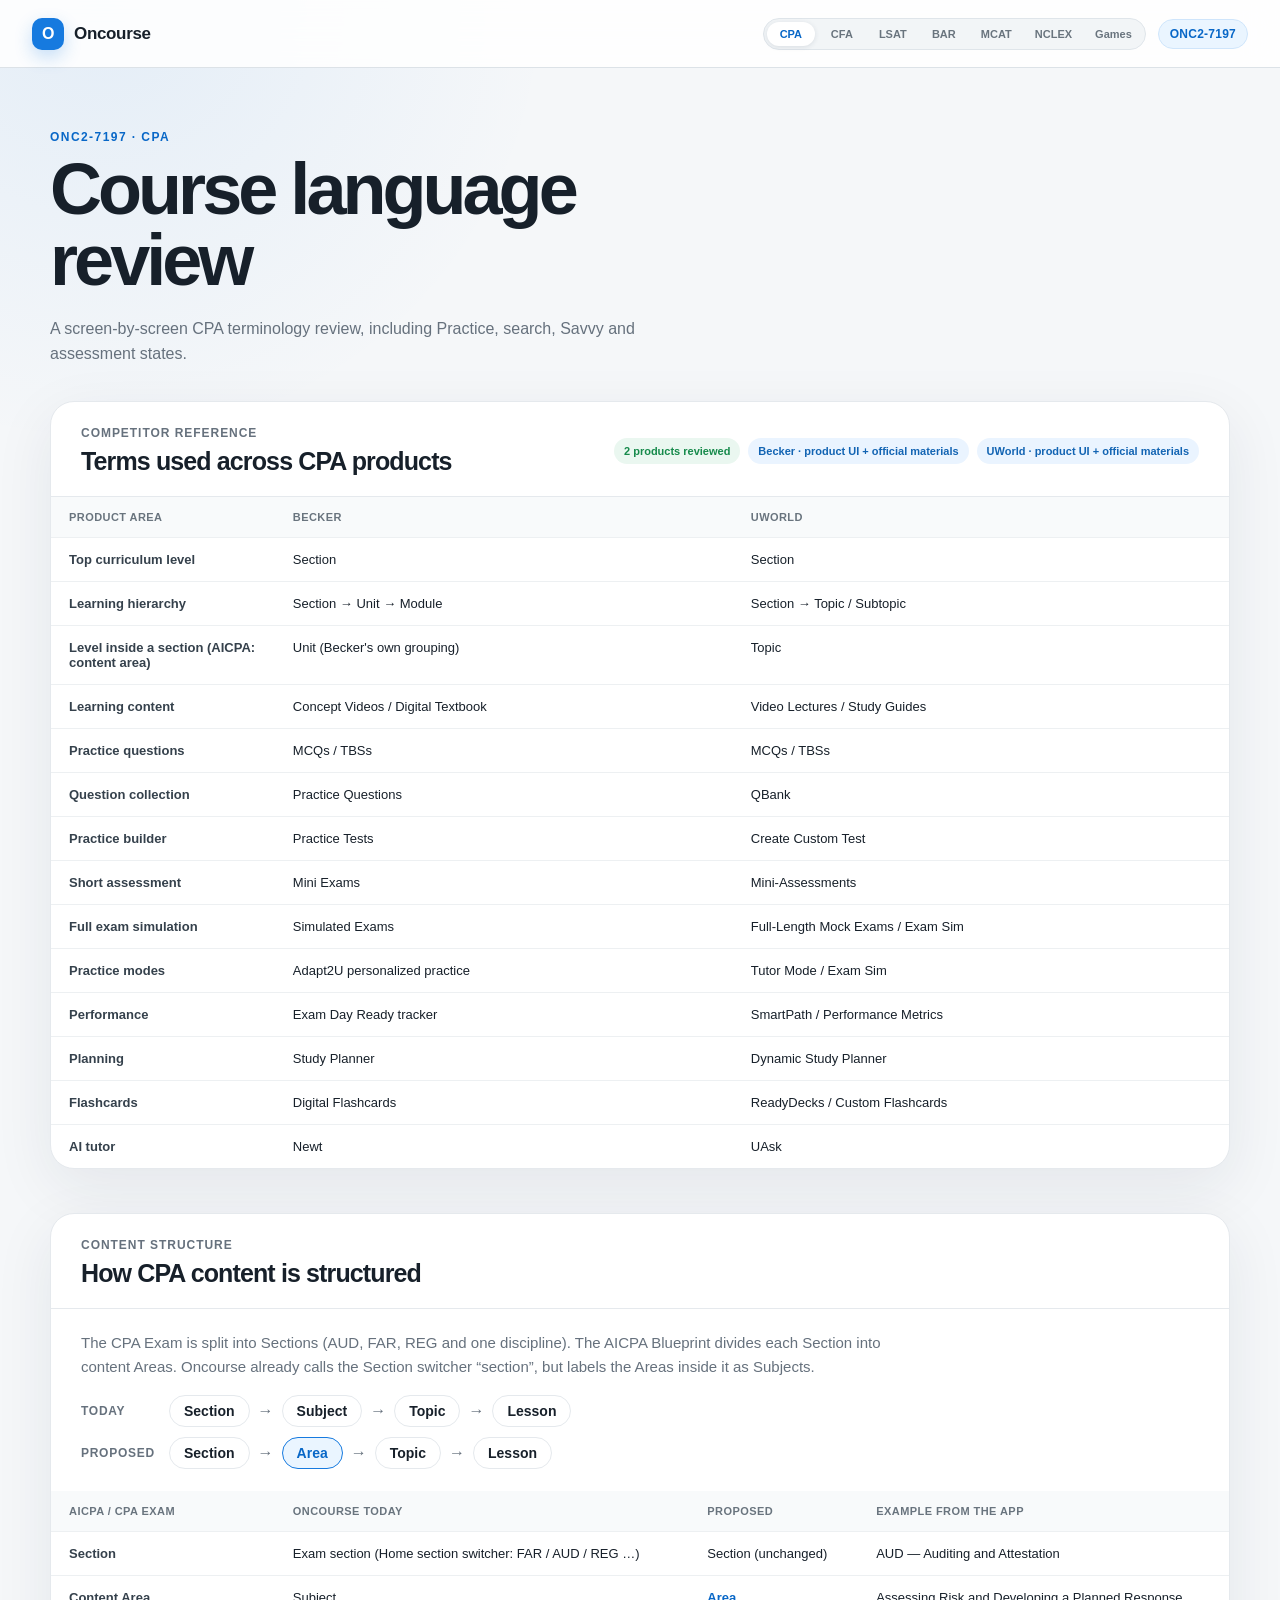
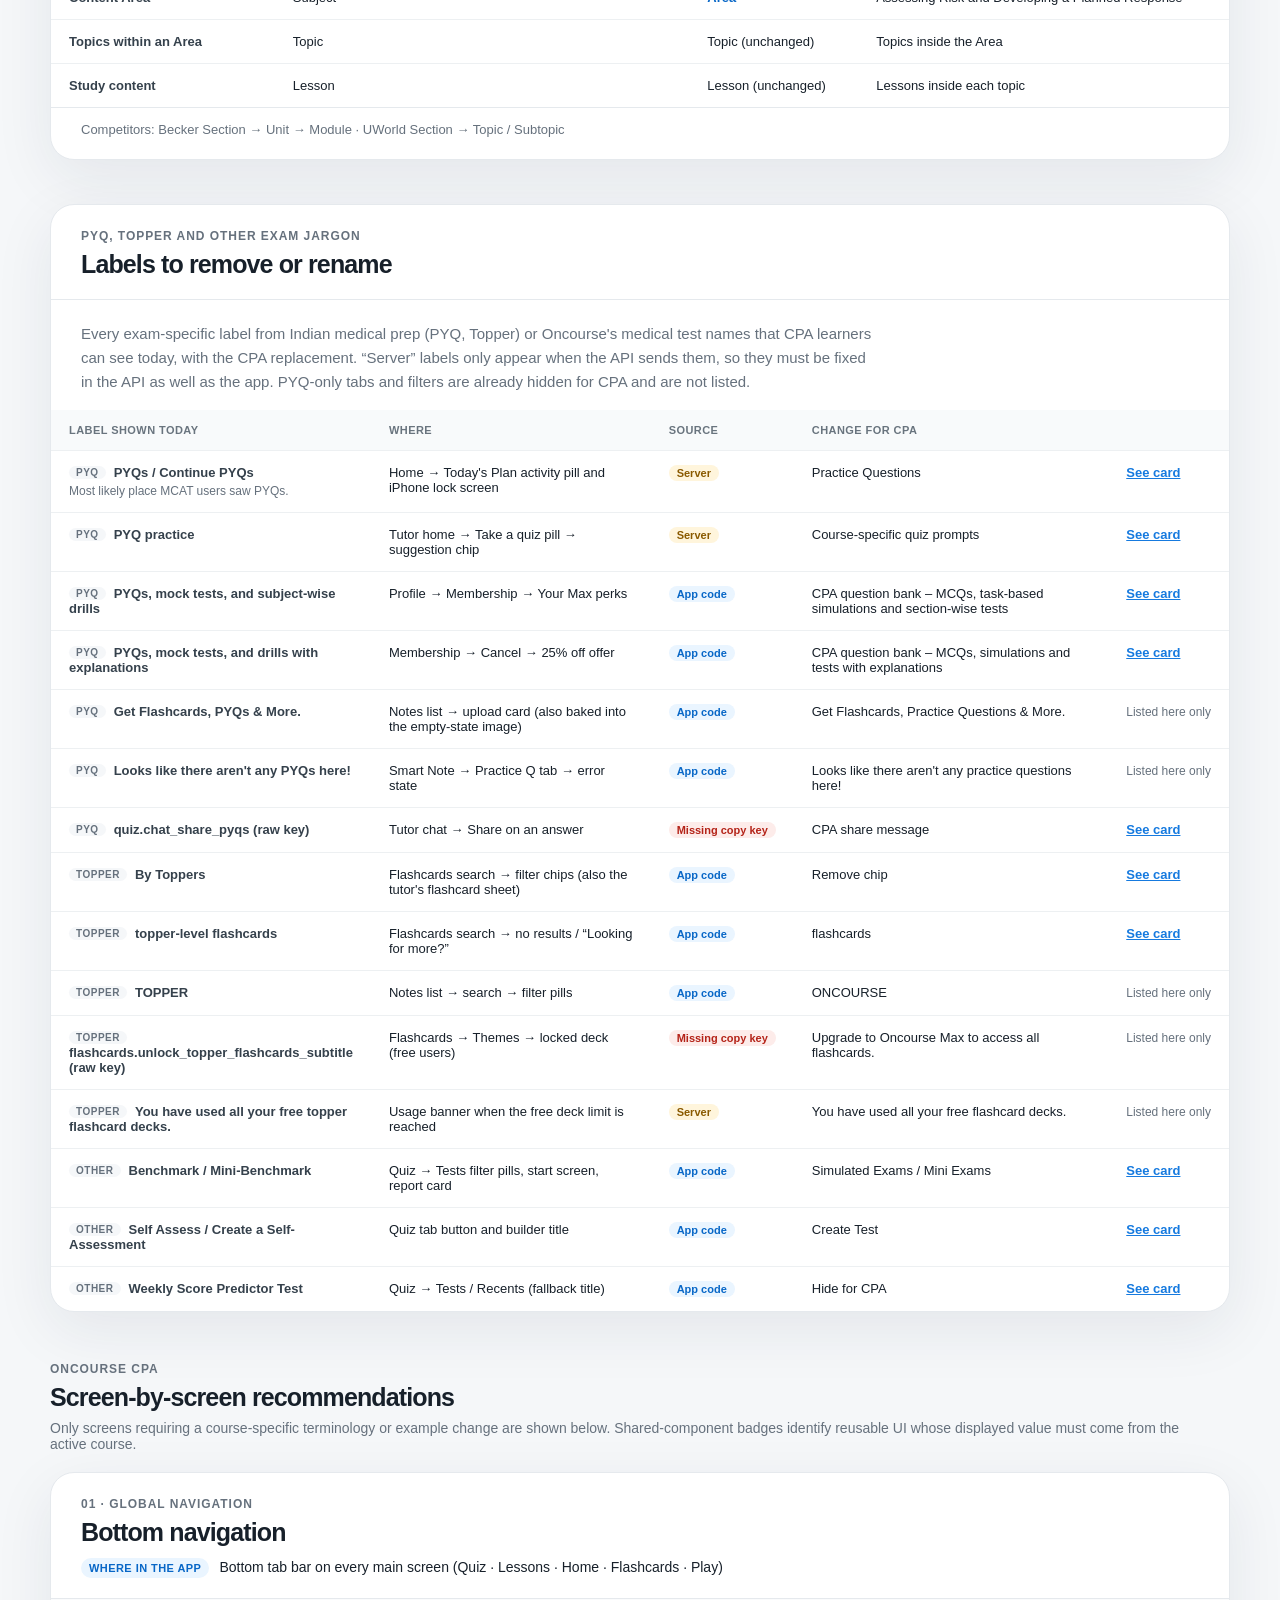
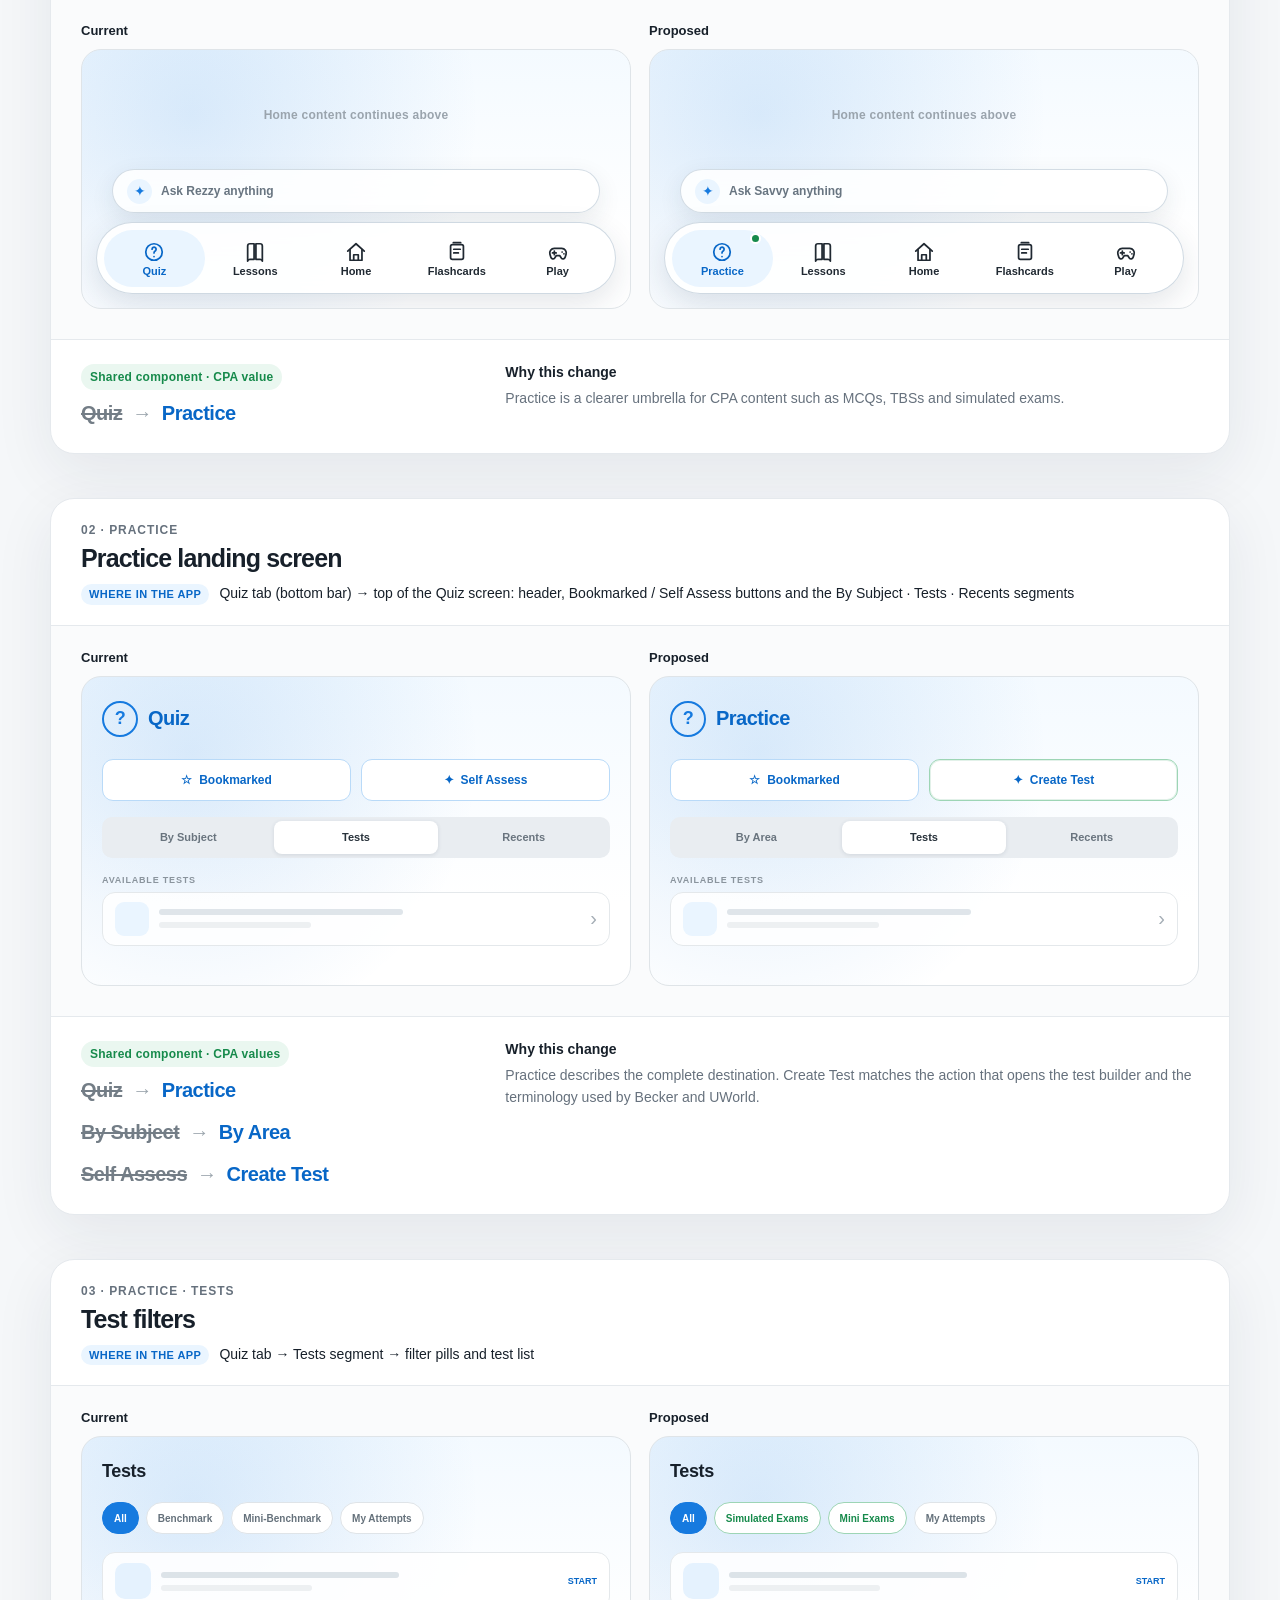
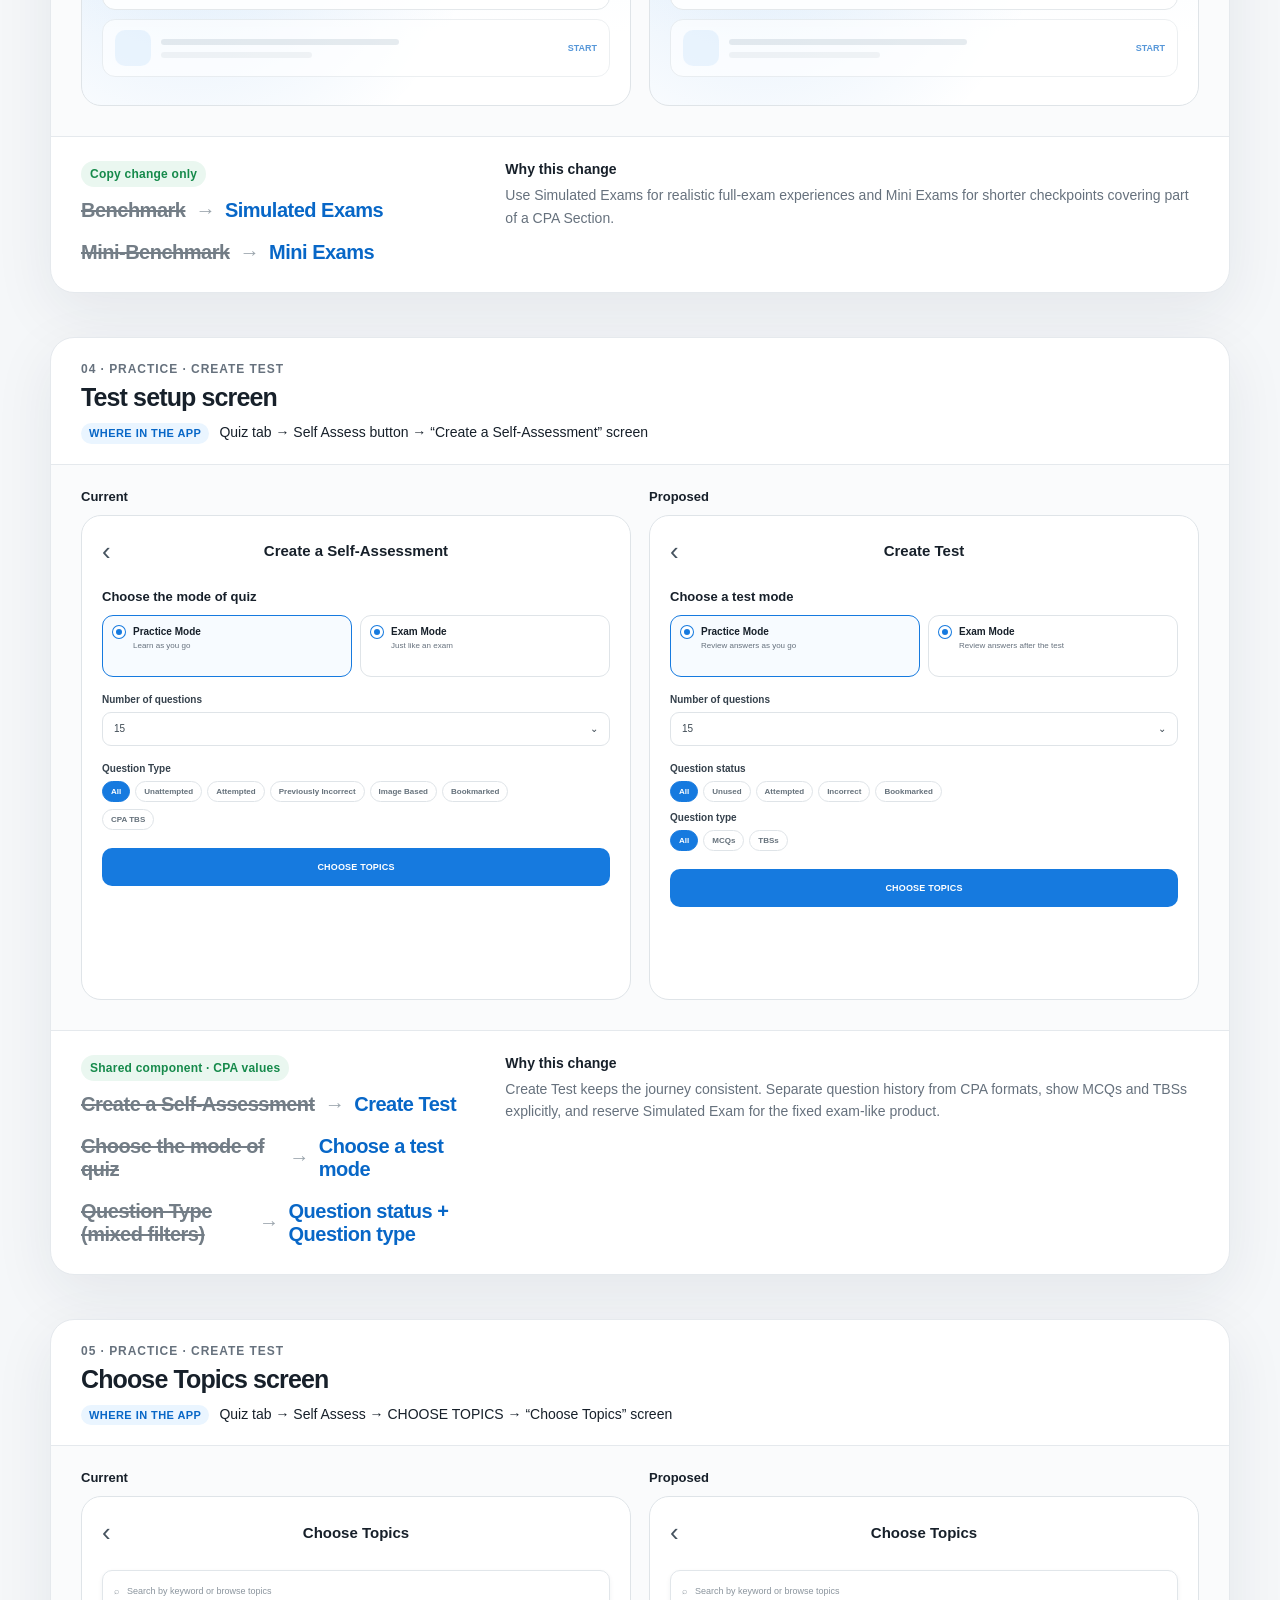
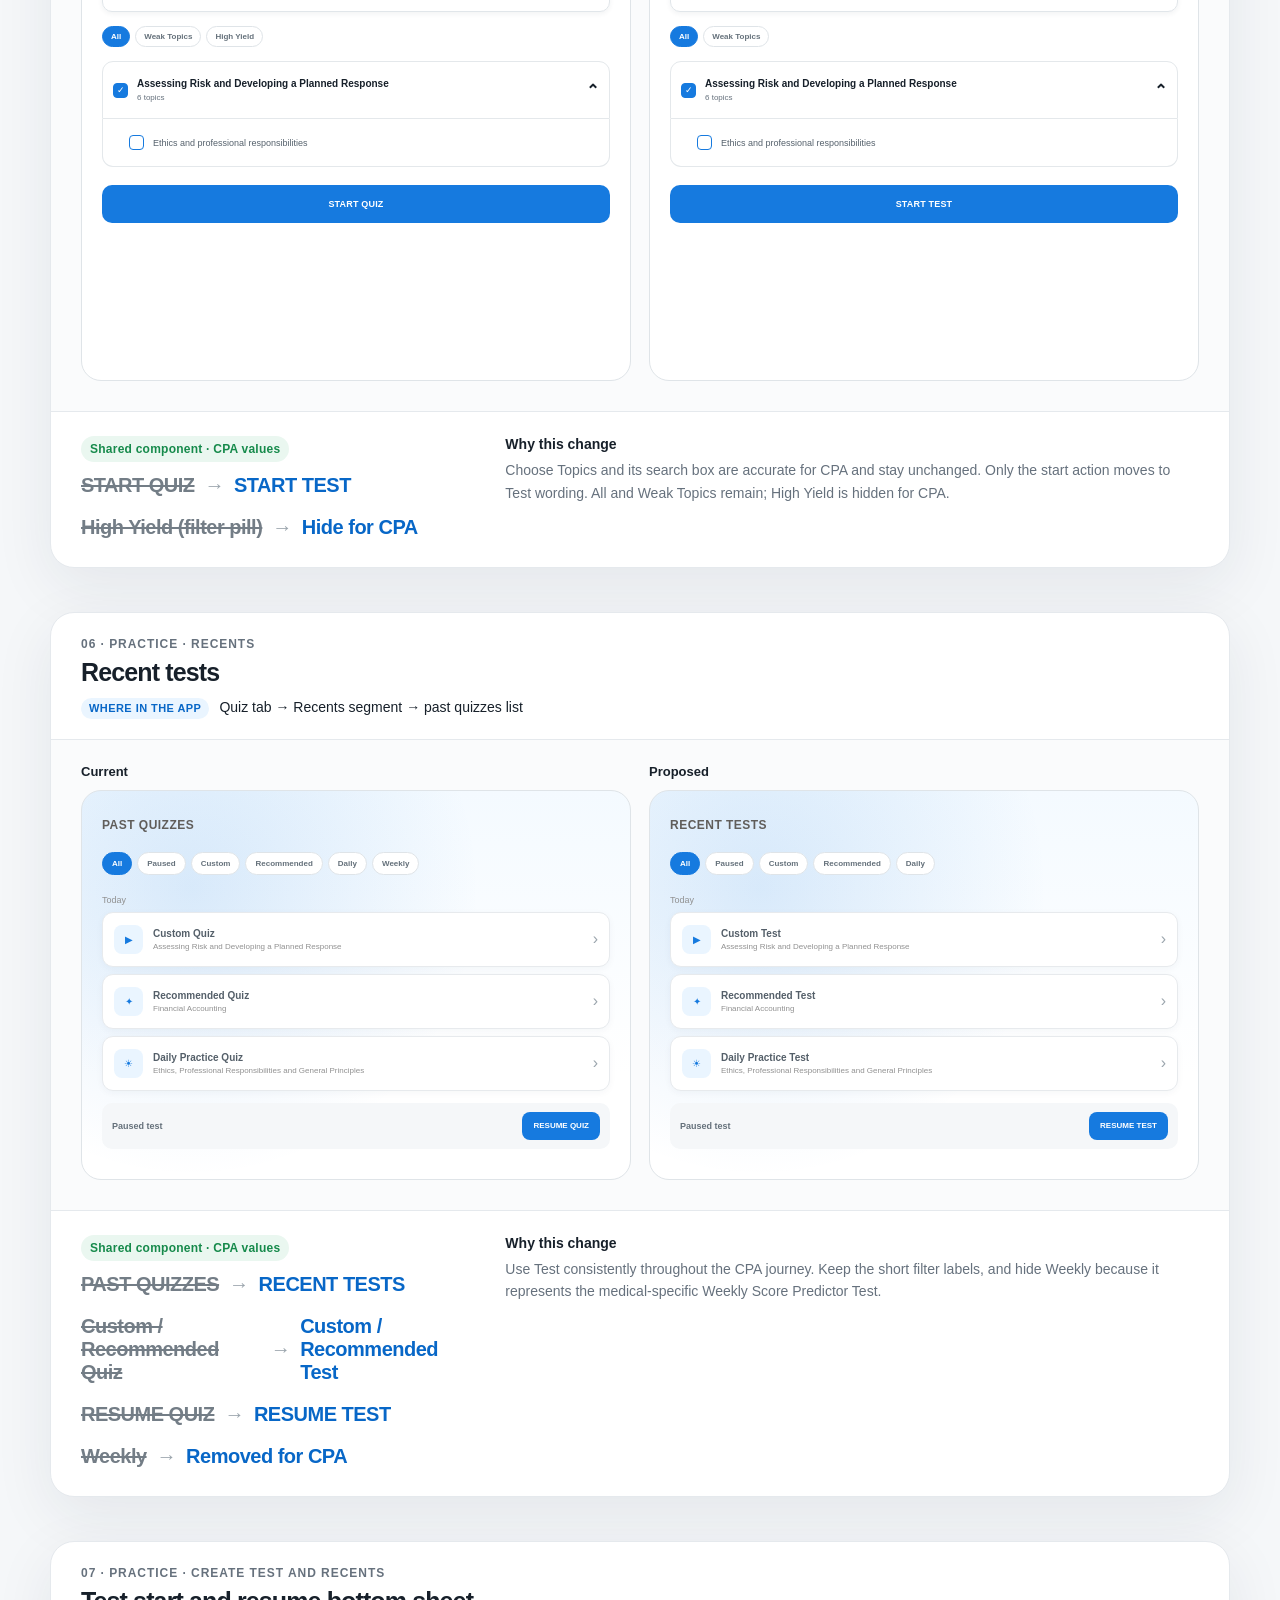
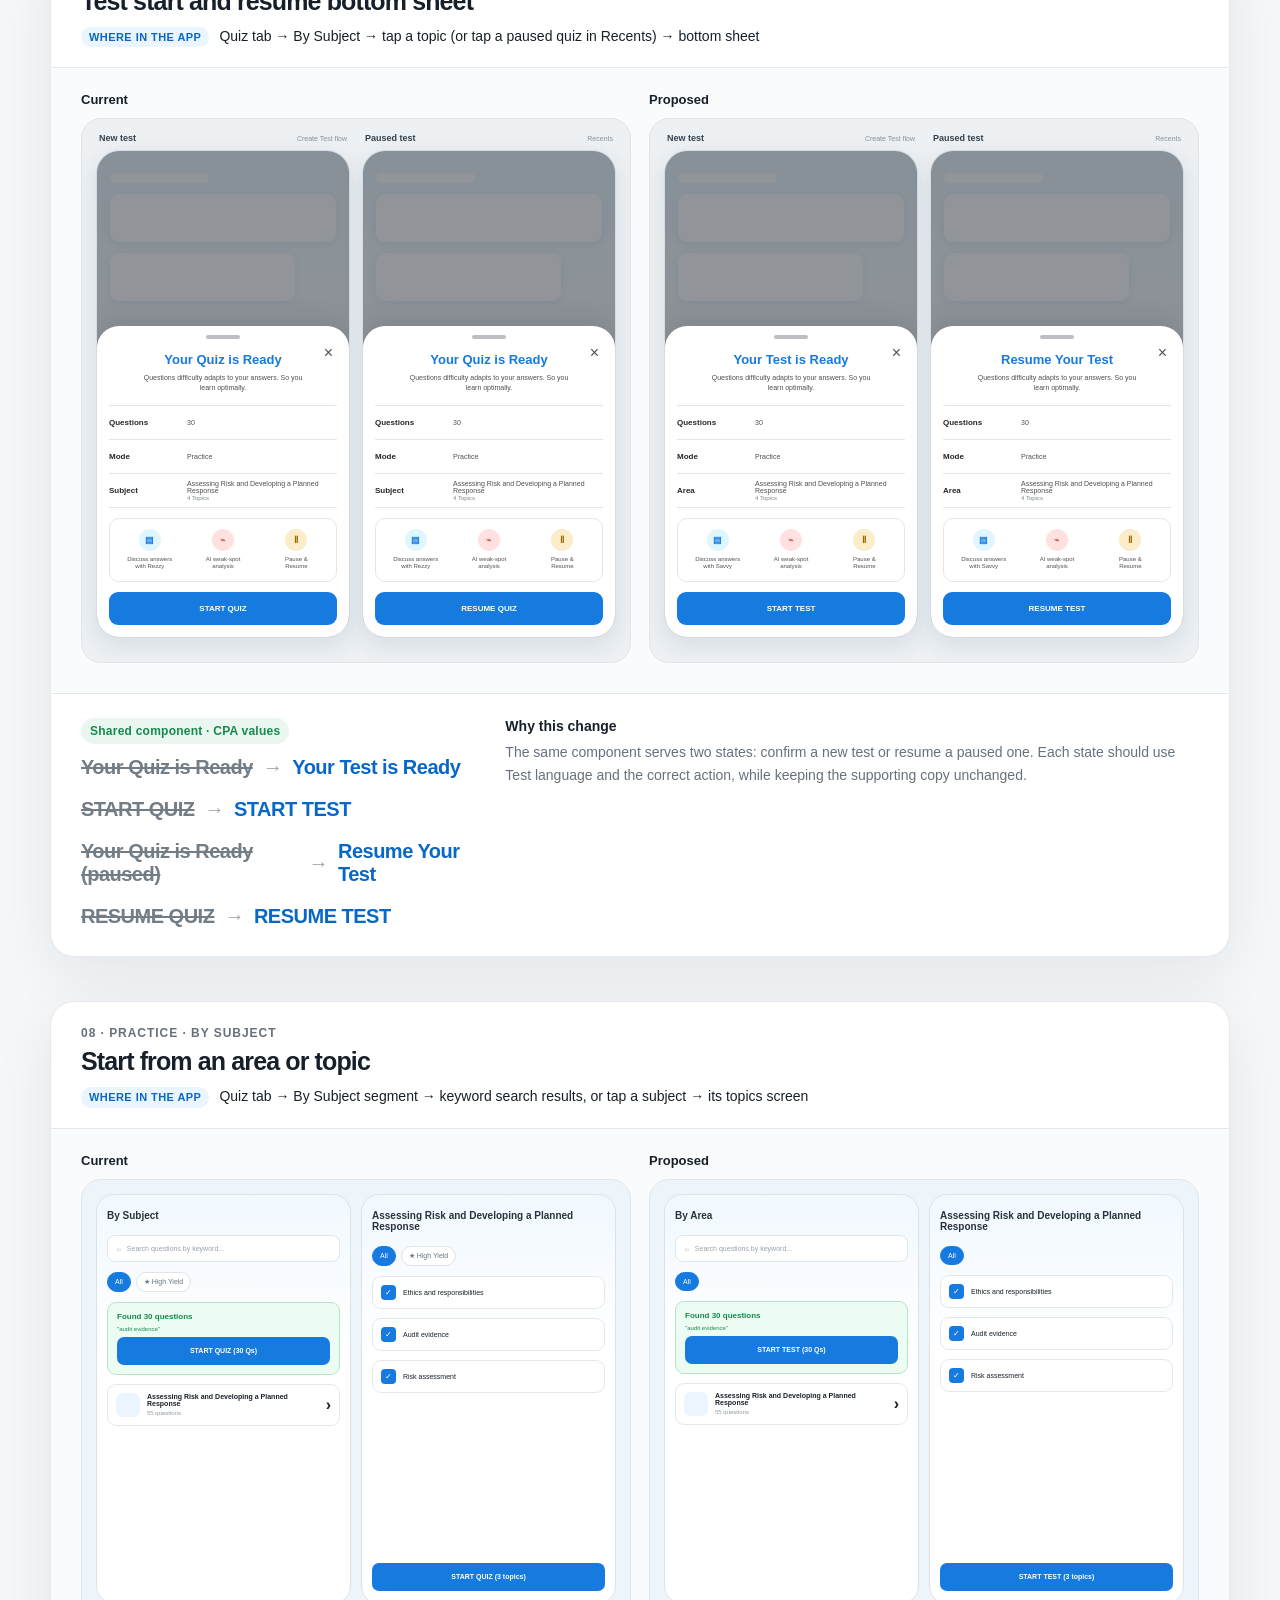
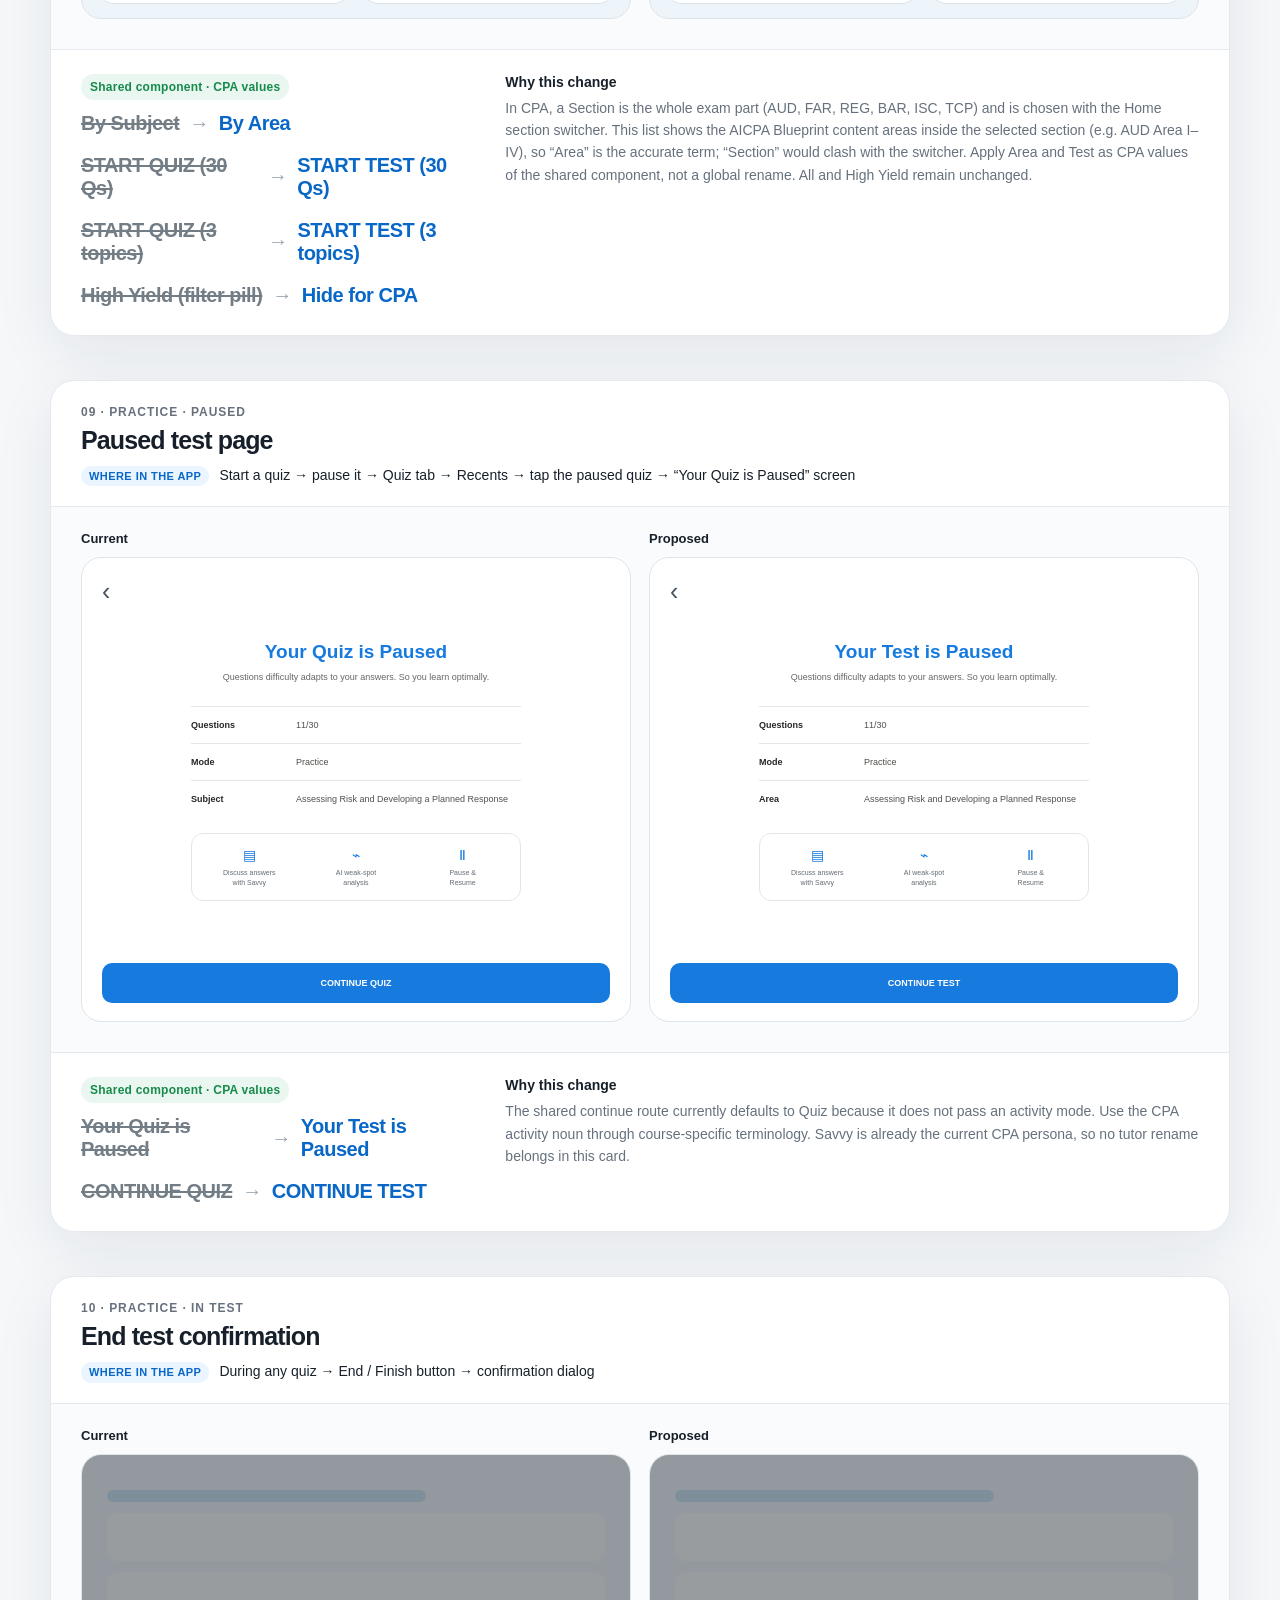
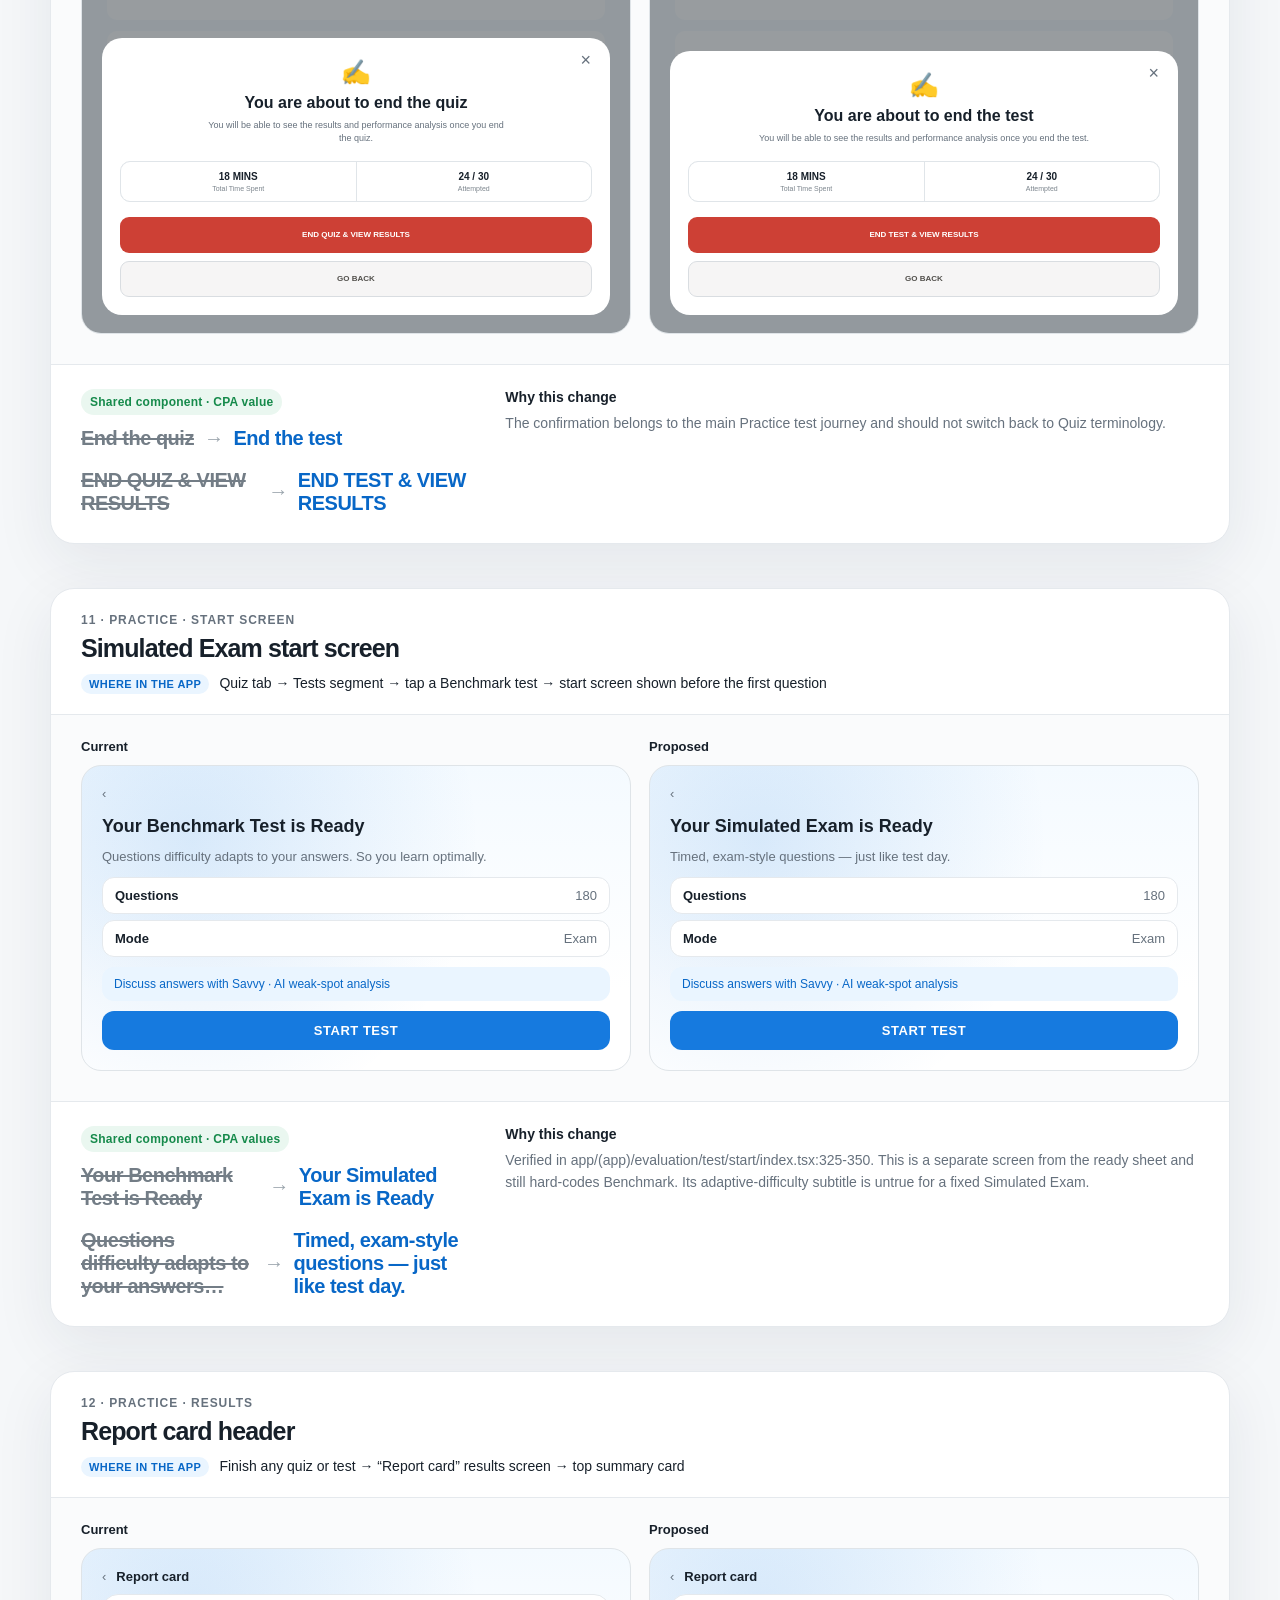
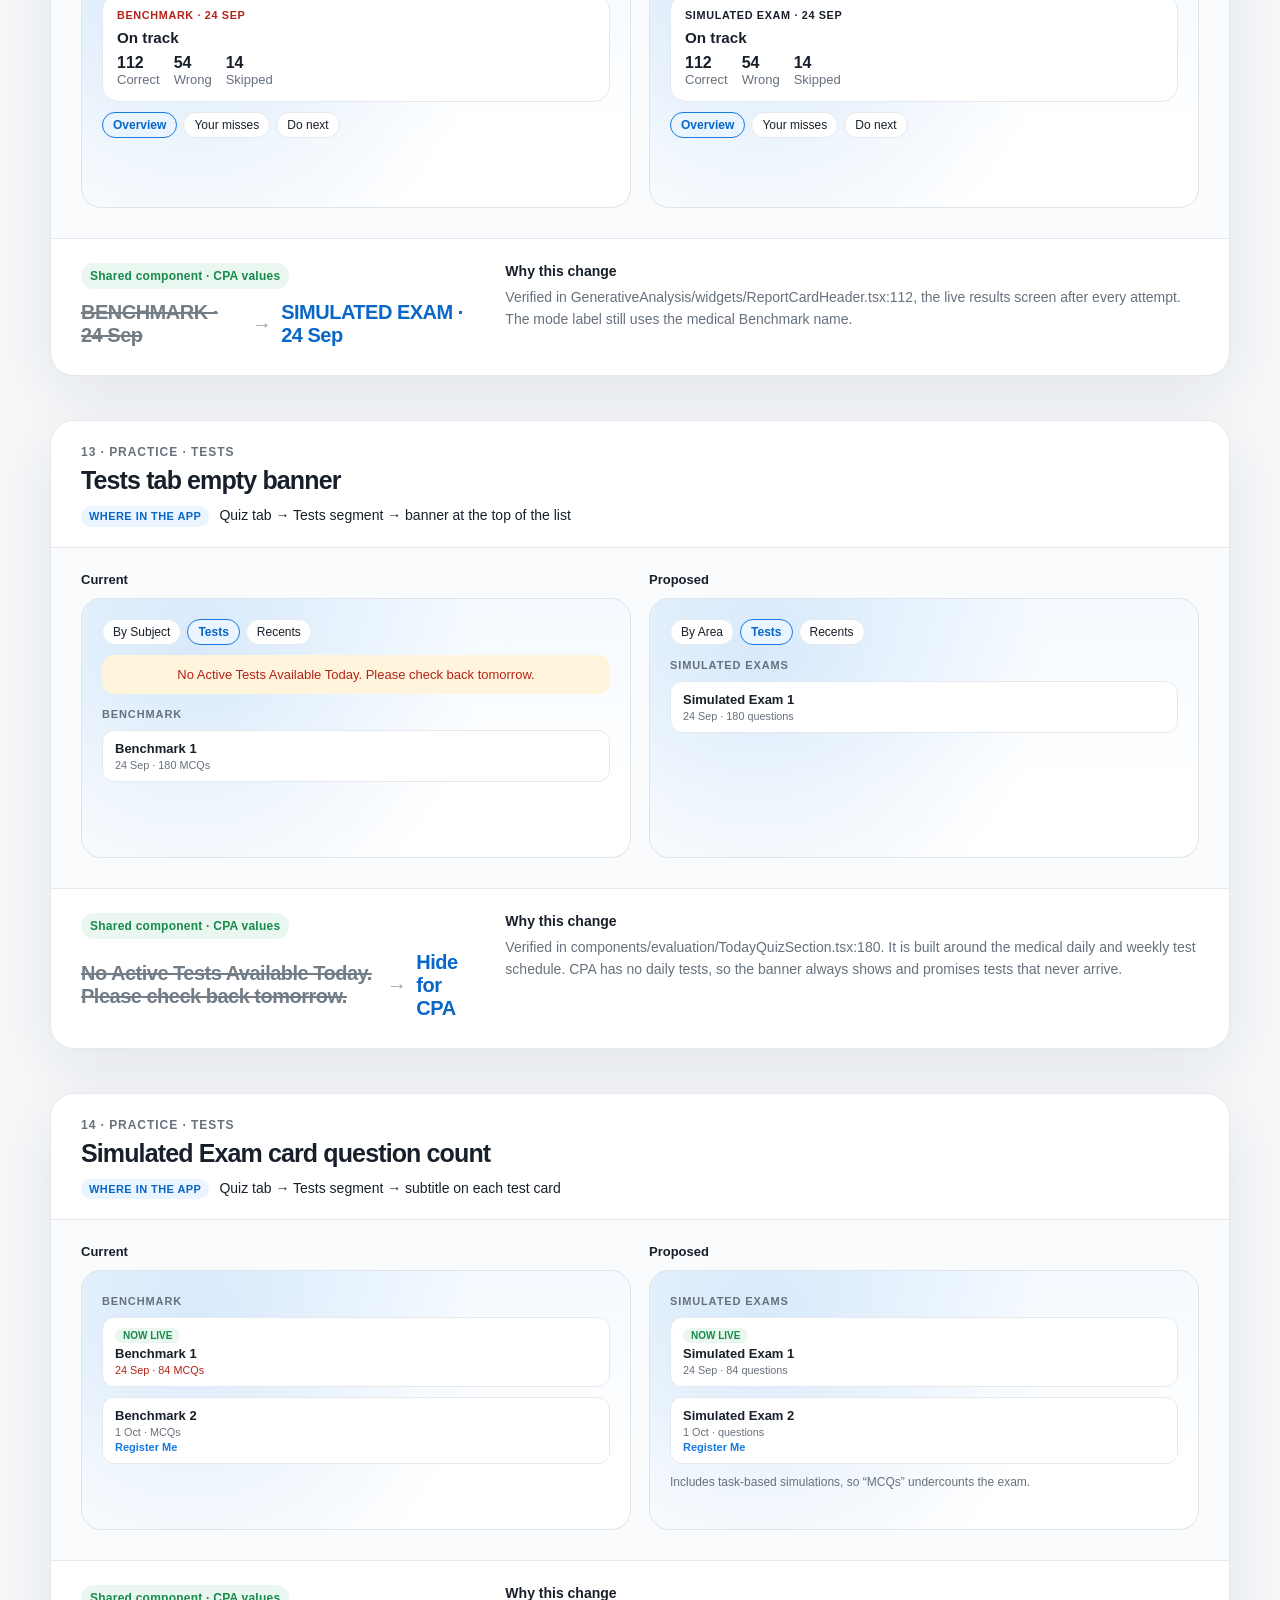
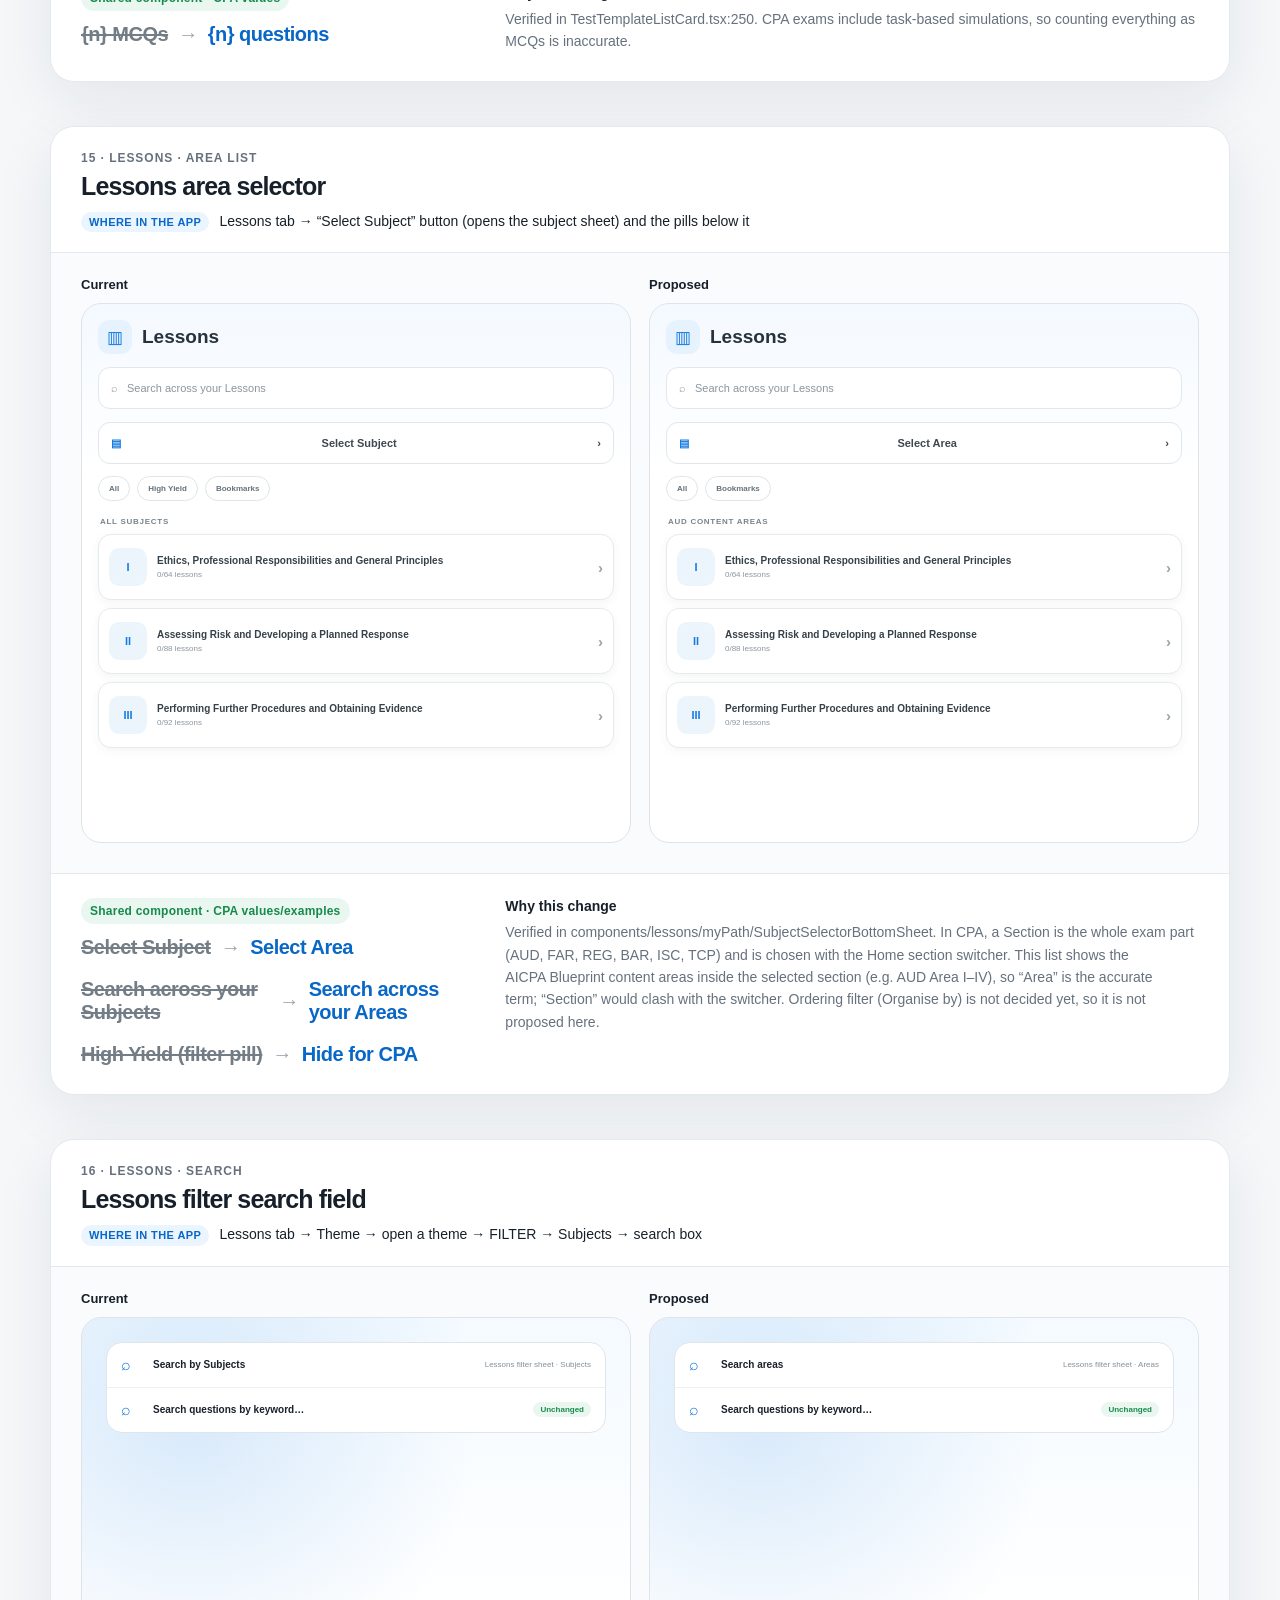
==== commit 43210672: "Add Games review (Probe and Synapses) for all six courses Crack the clues / Solve clues, reveal the " ====
--- a/index.html
+++ b/index.html
@@ -24,6 +24,7 @@
           <a href="./bar.html">BAR</a>
           <a href="./mcat.html">MCAT</a>
           <a href="./nclex.html">NCLEX</a>
+          <a href="./games.html">Games</a>
         </nav>
         <div class="issue-badge">ONC2-7197</div>
       </div>
@@ -82,7 +83,7 @@
       <div id="review-list" class="review-list"></div>
     </main>
 
-    <script src="./shared.js?v=18"></script>
+    <script src="./shared.js?v=20"></script>
     <script src="./app.js?v=34"></script>
   </body>
 </html>
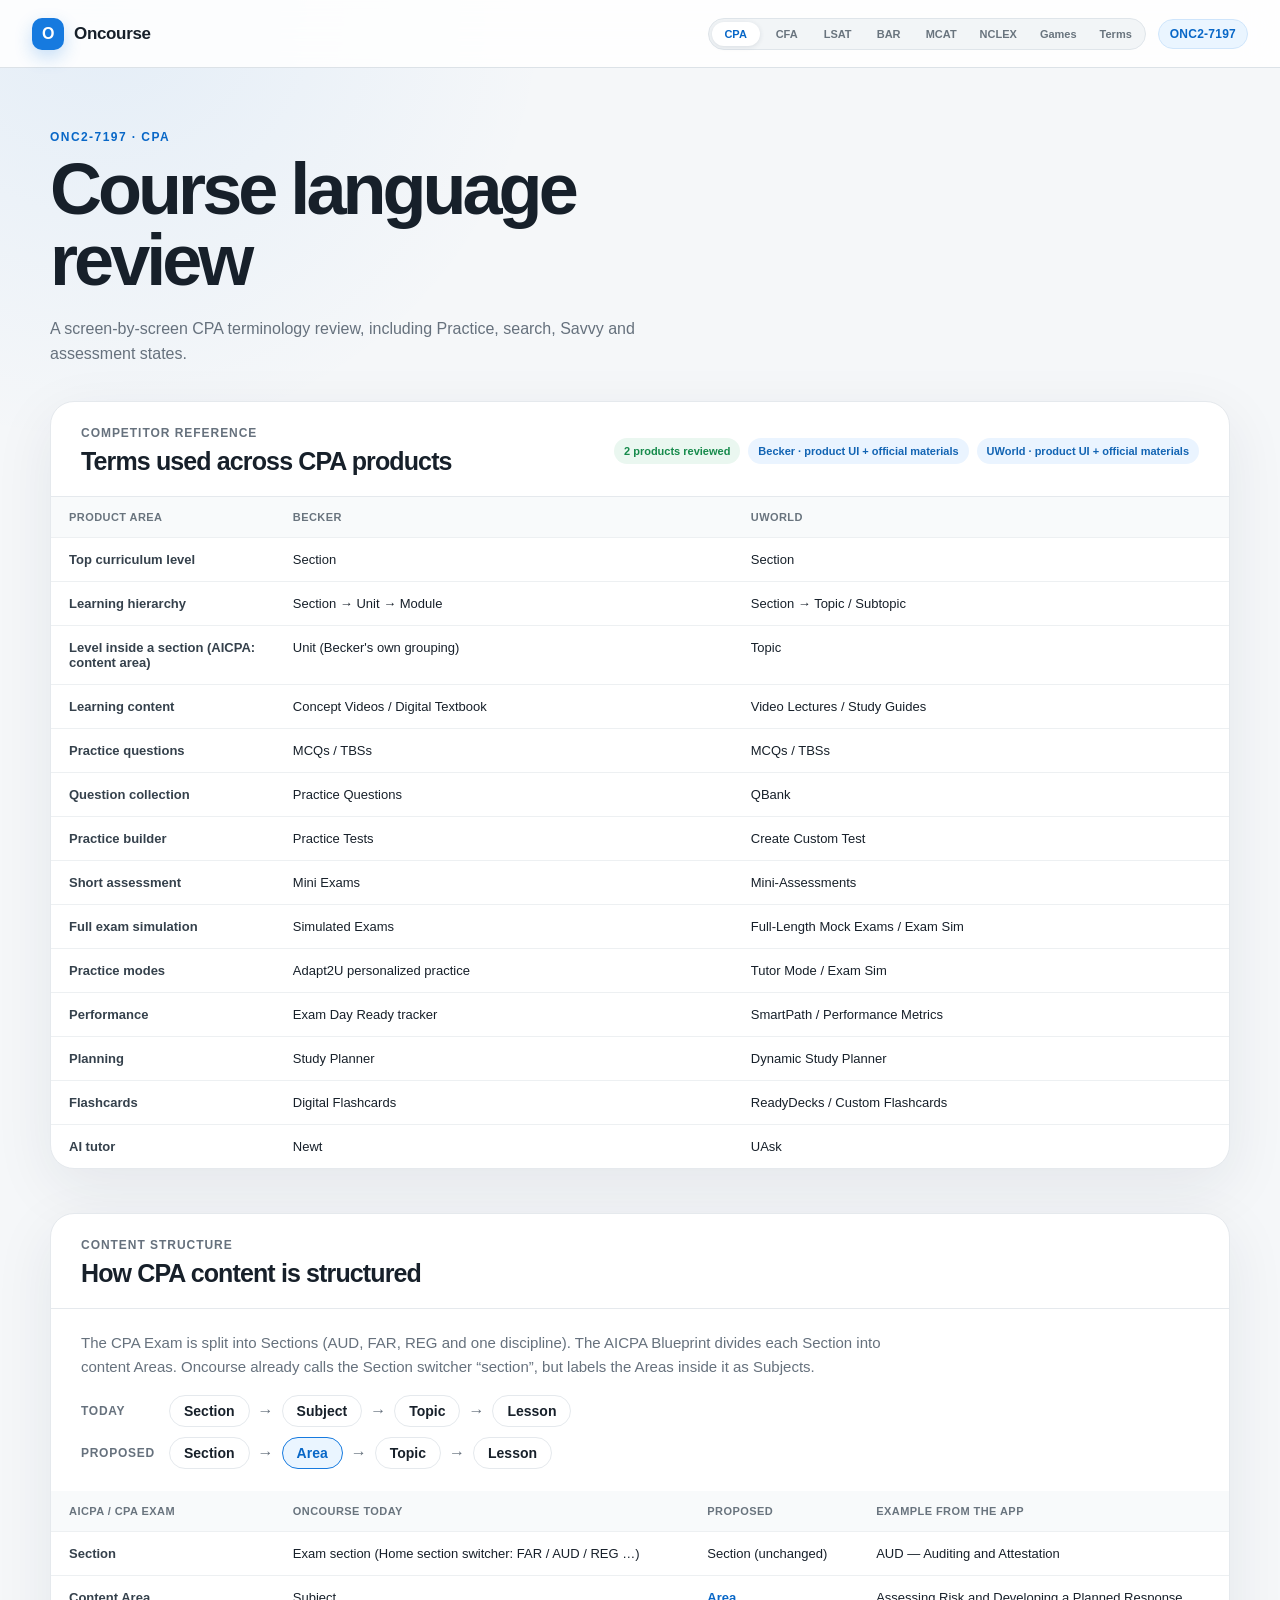
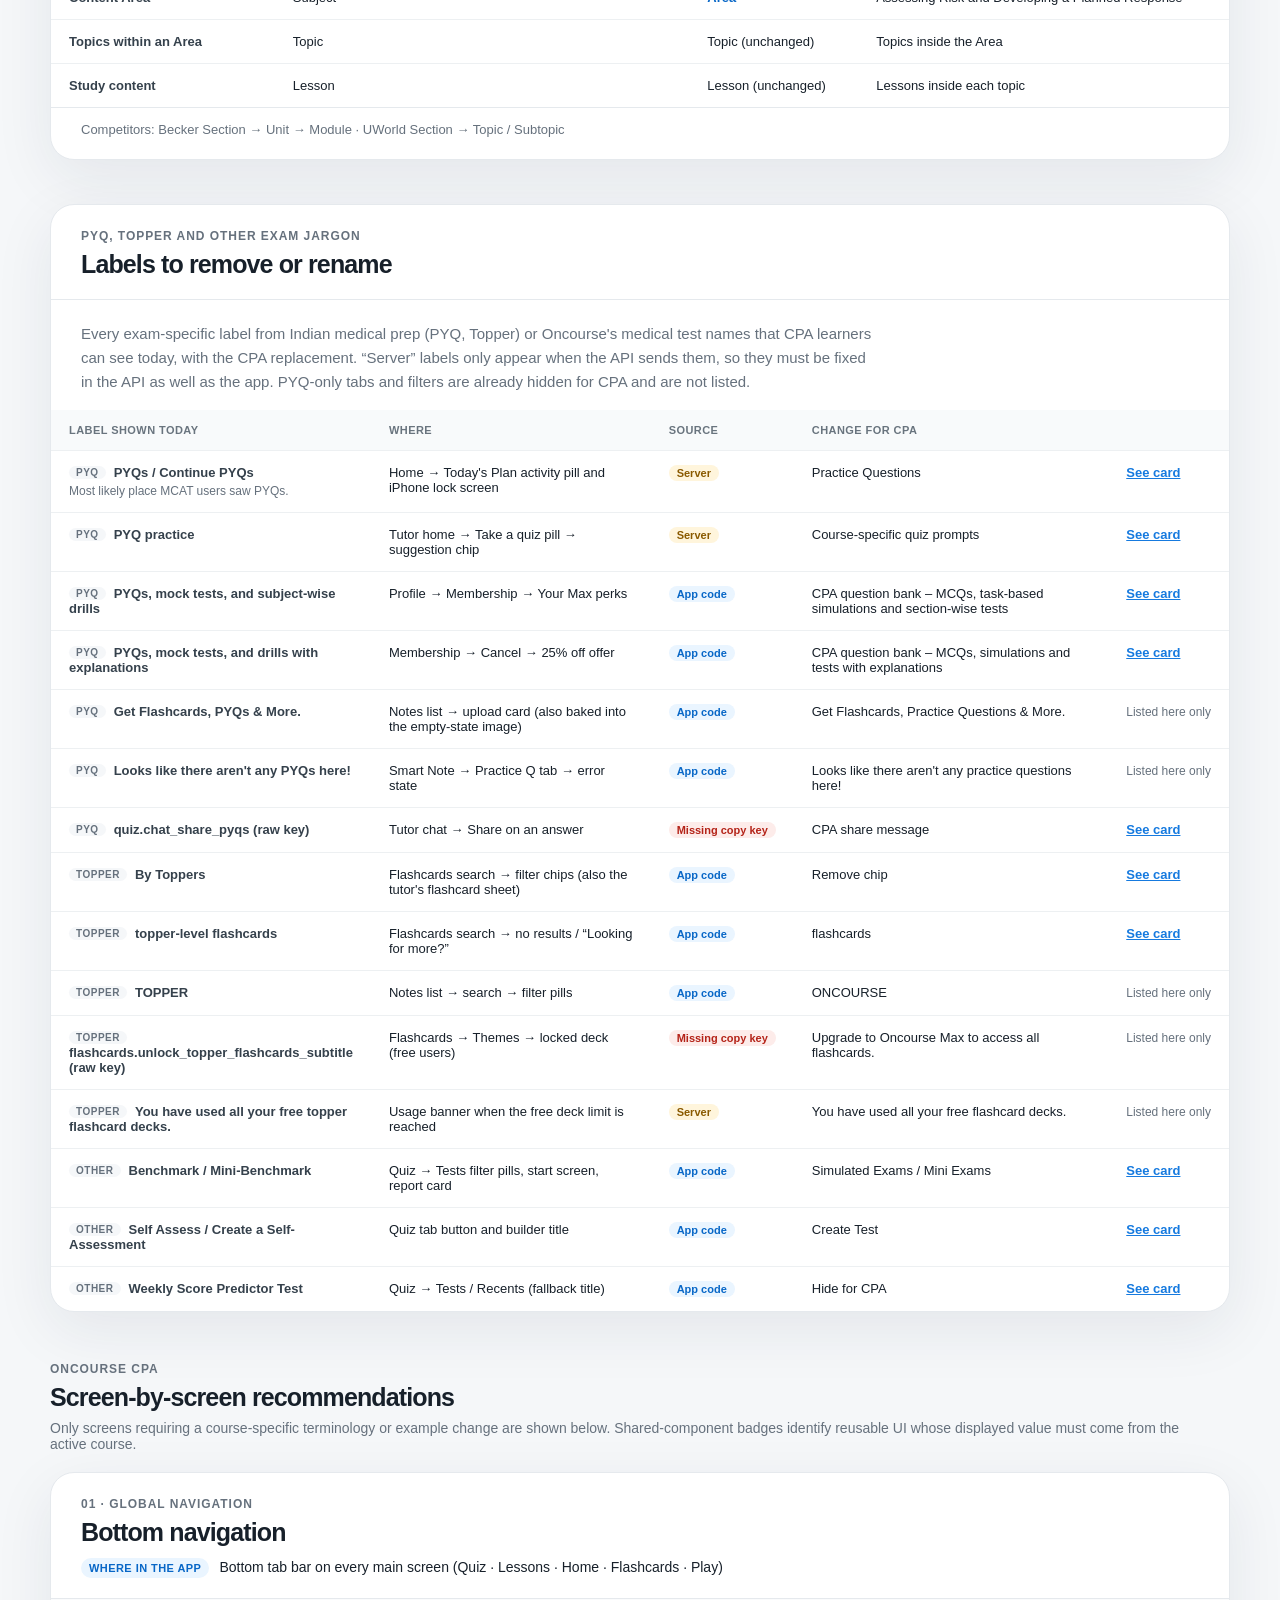
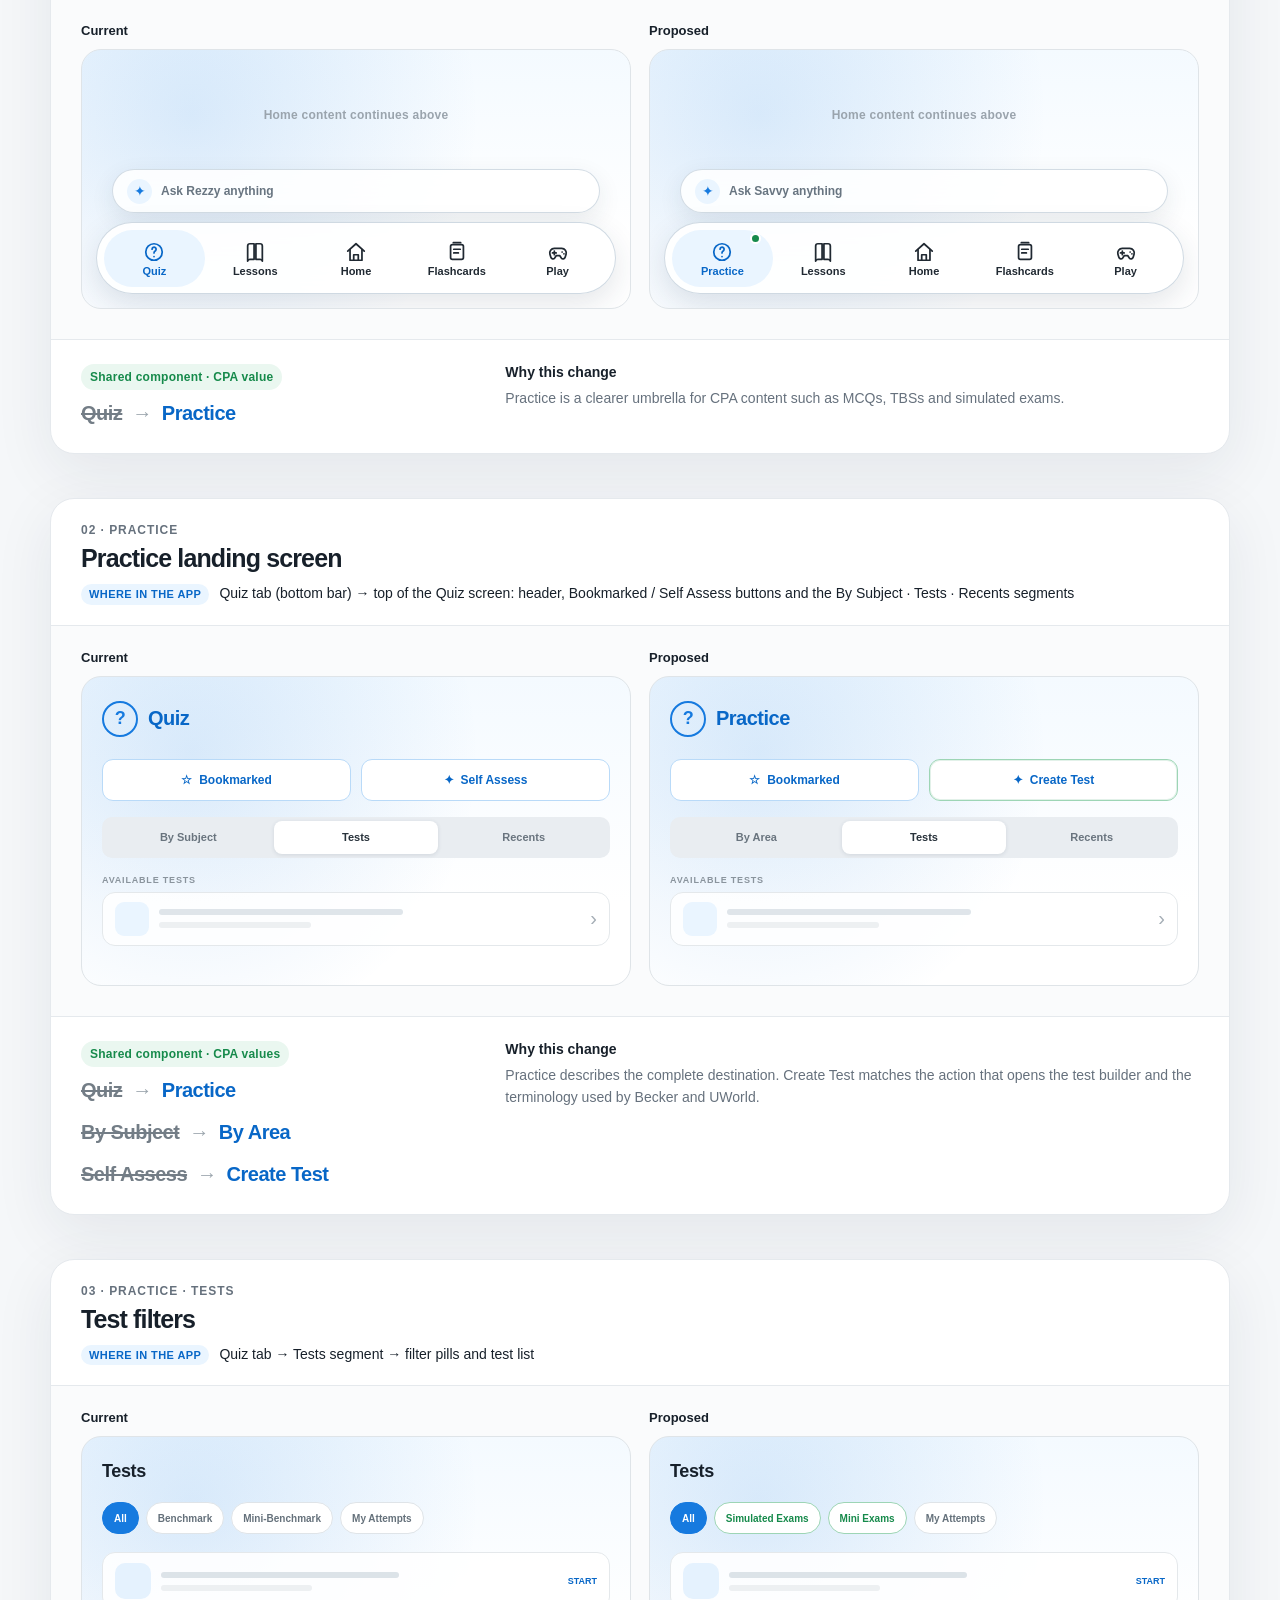
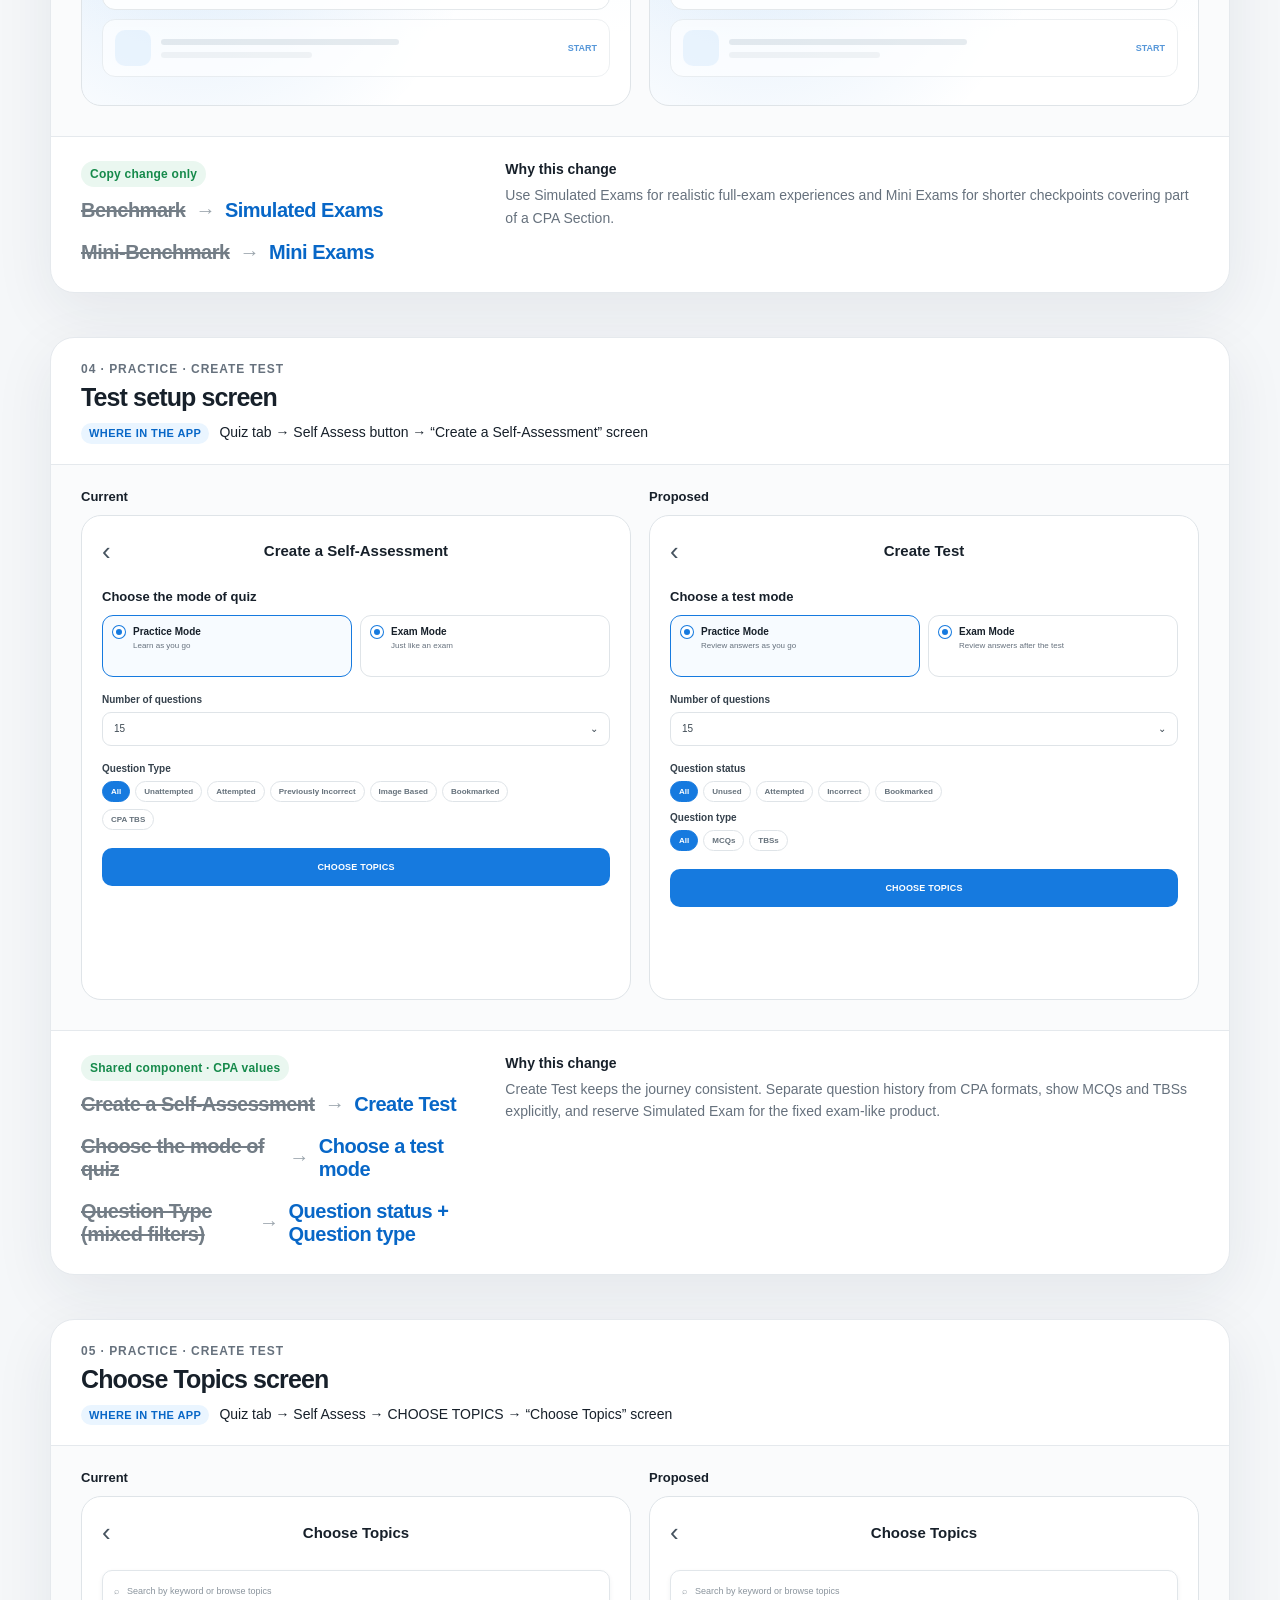
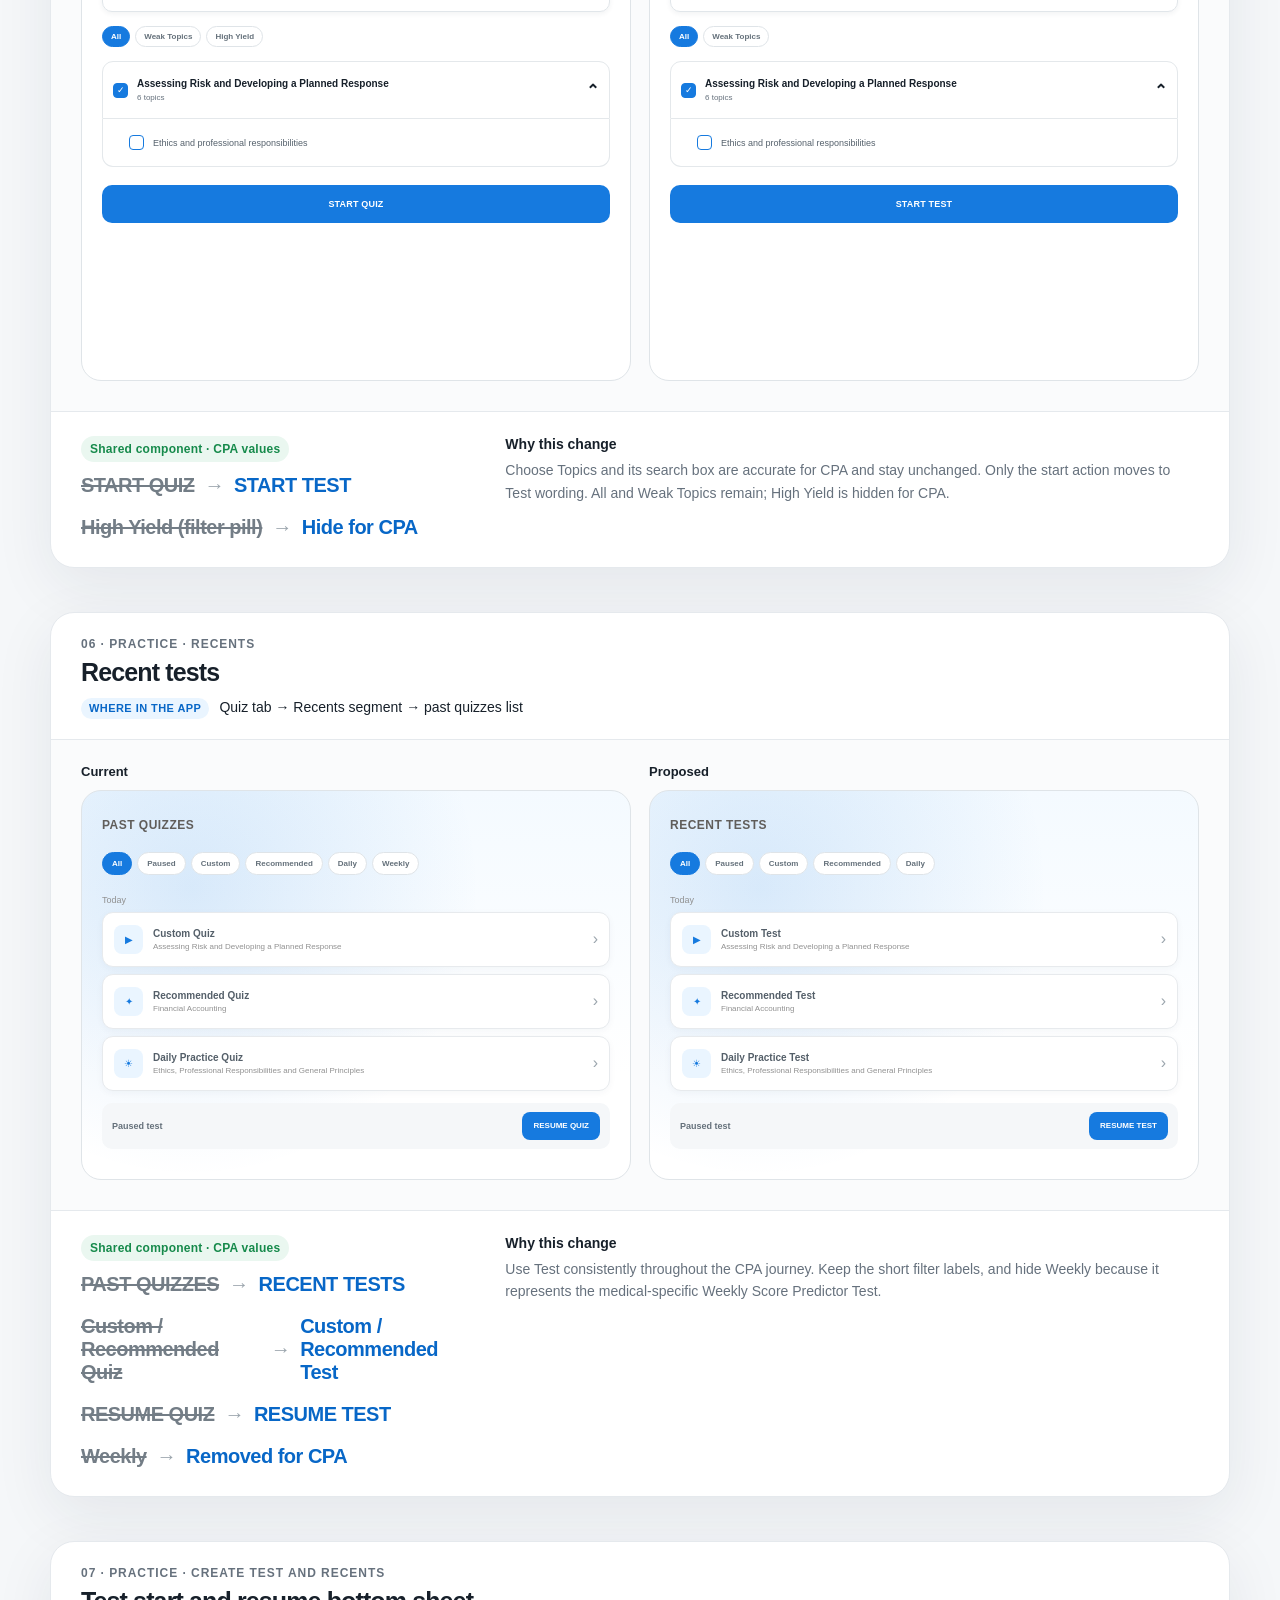
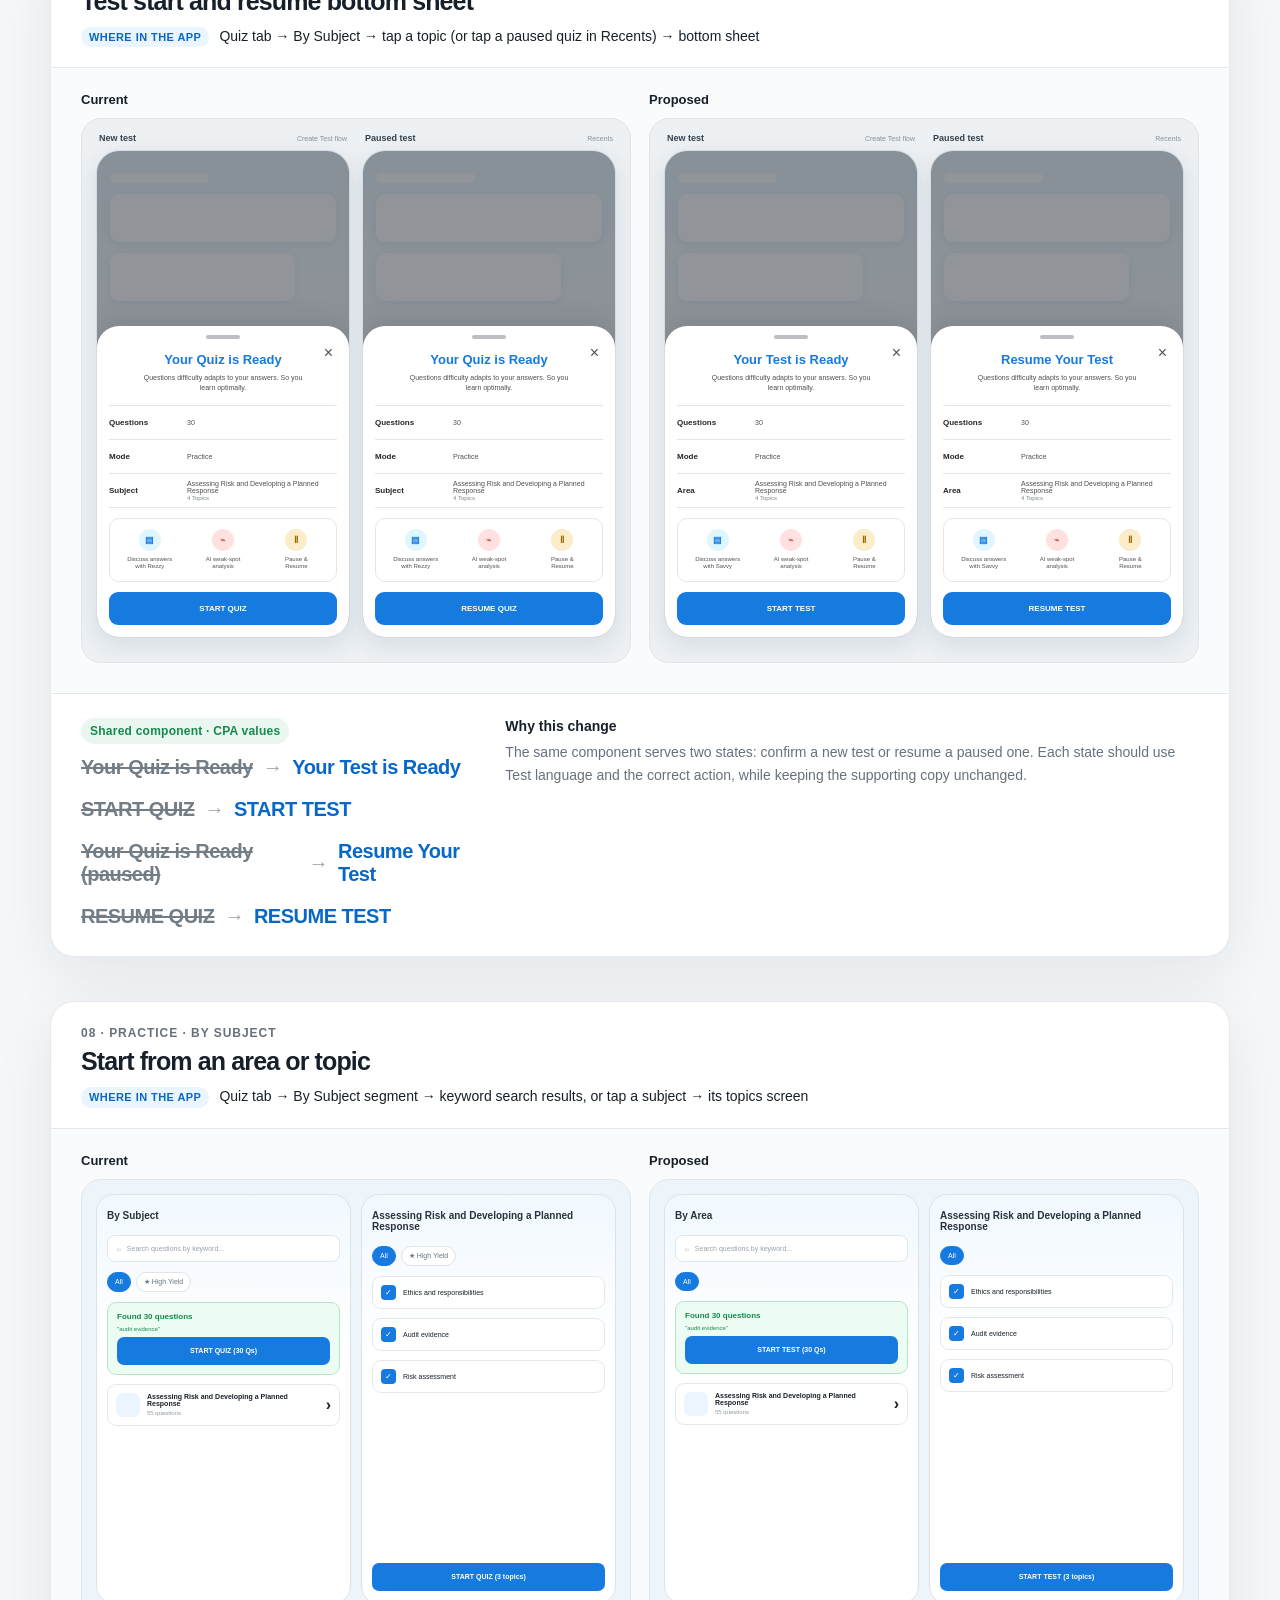
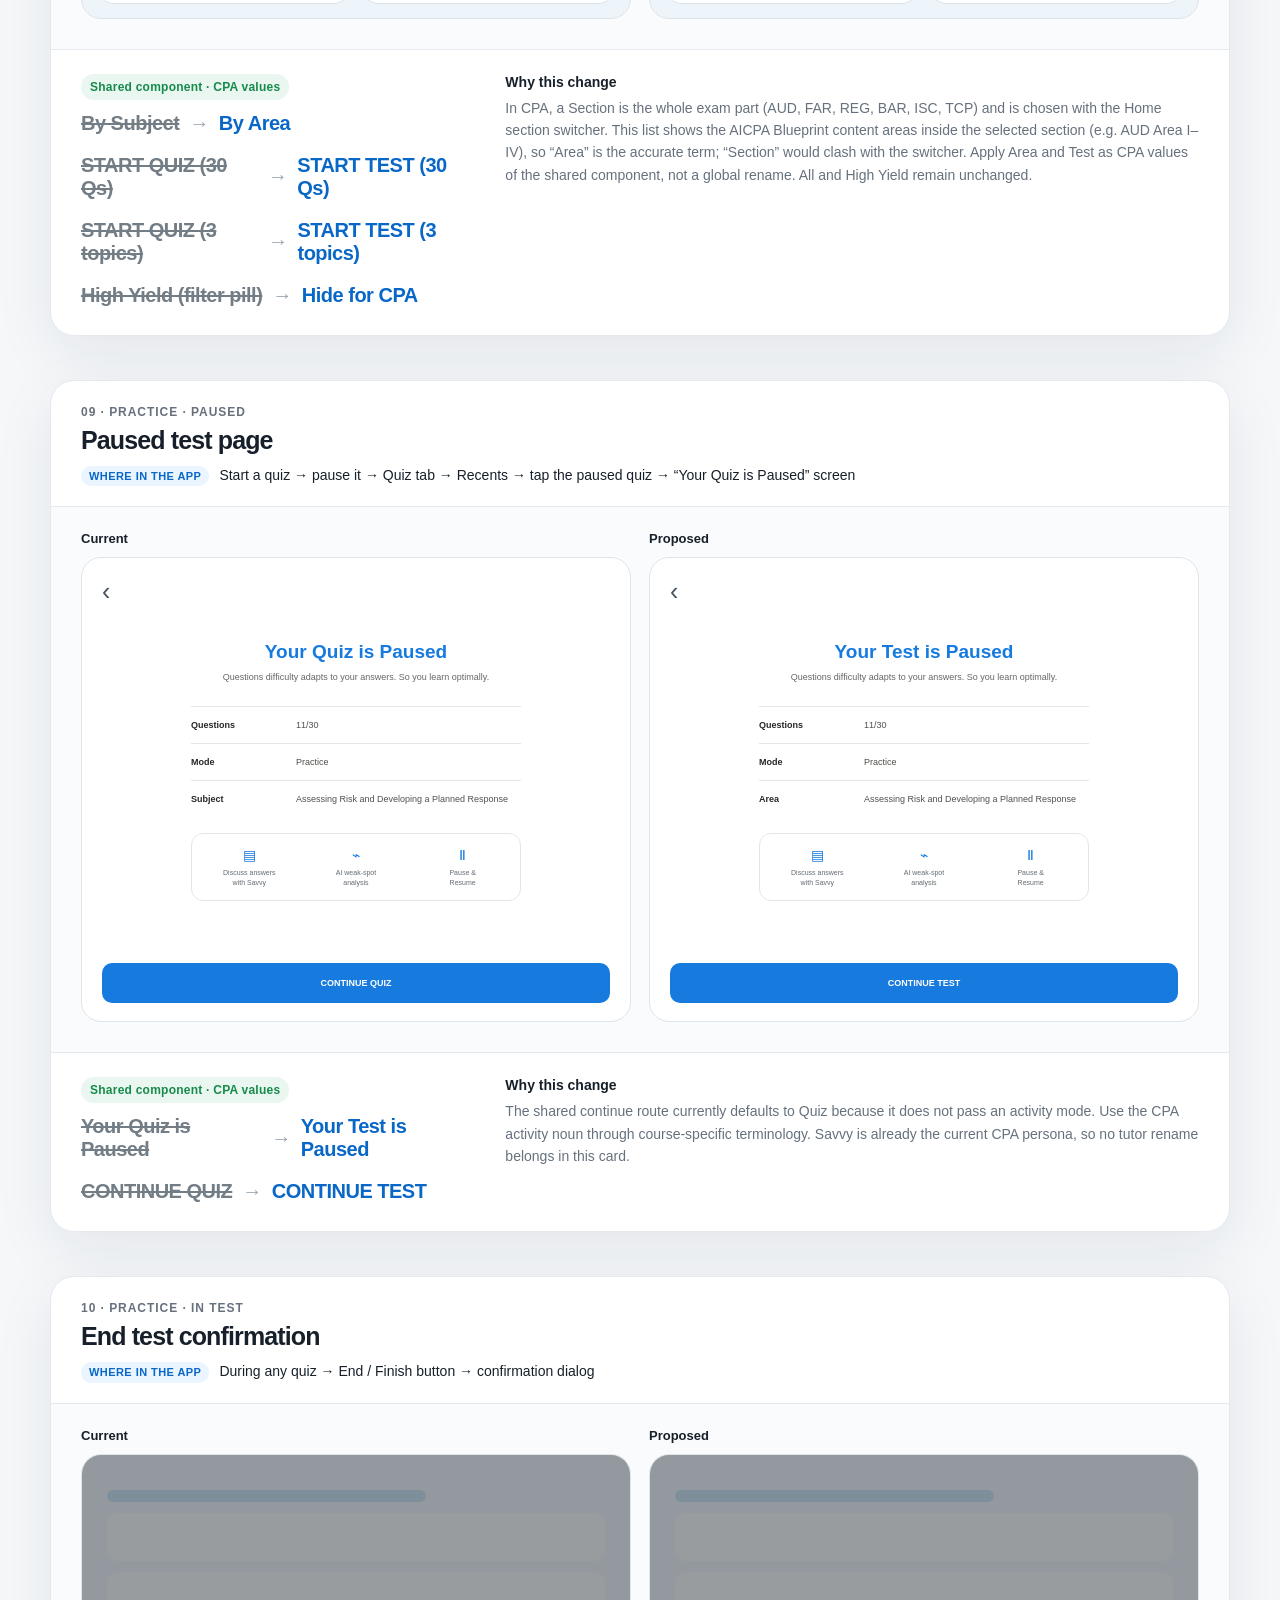
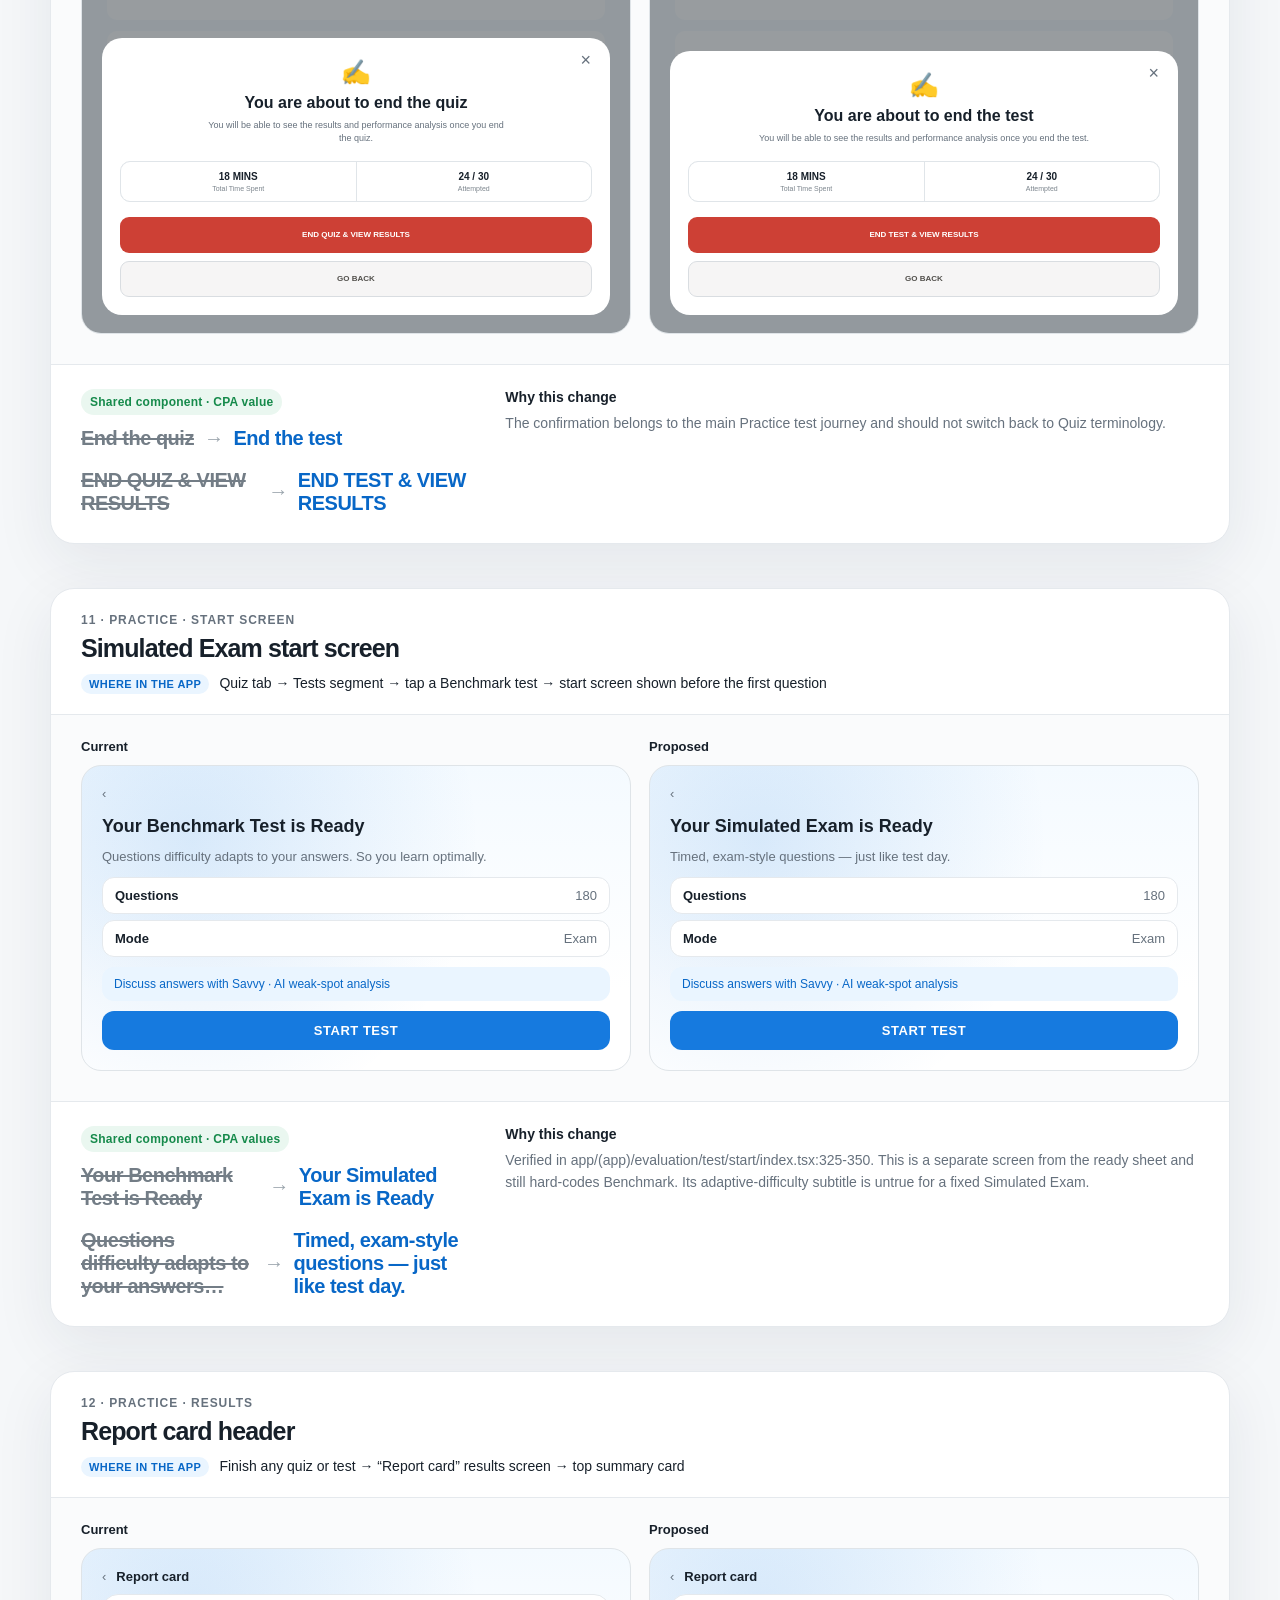
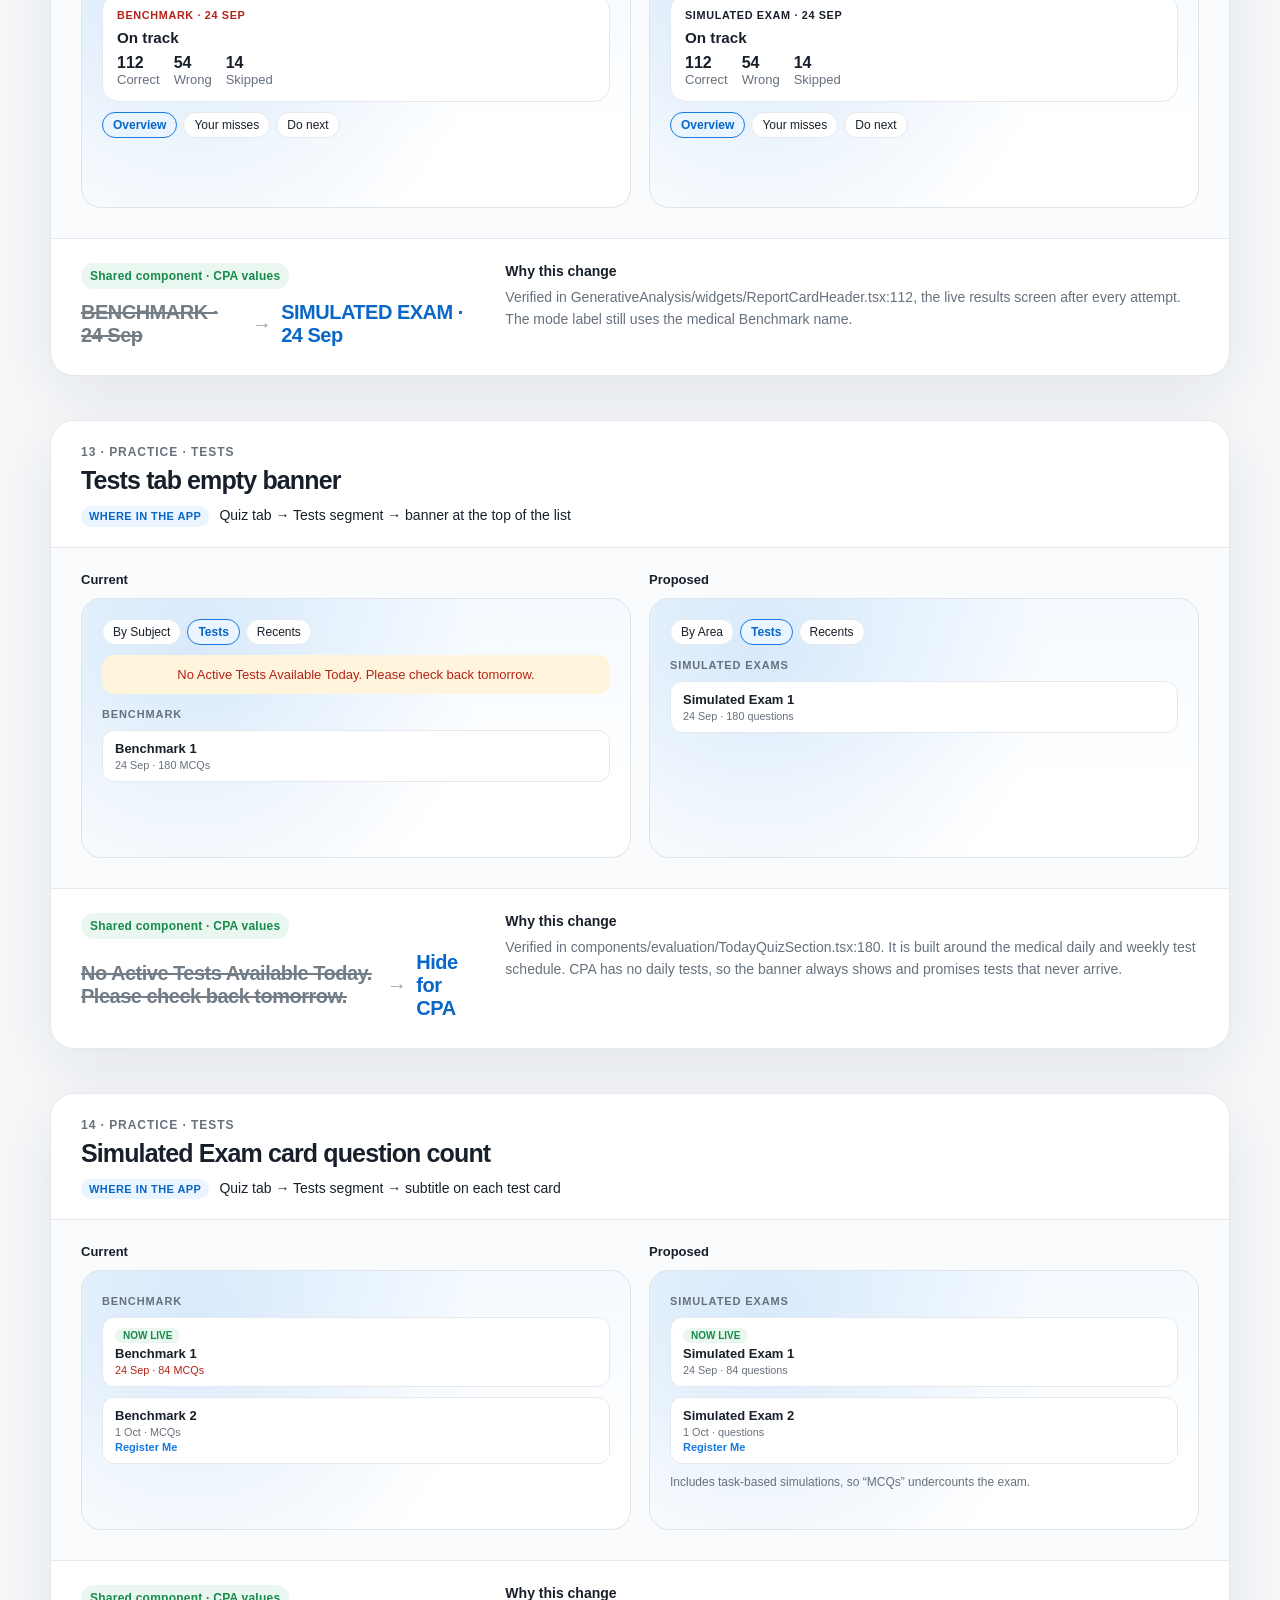
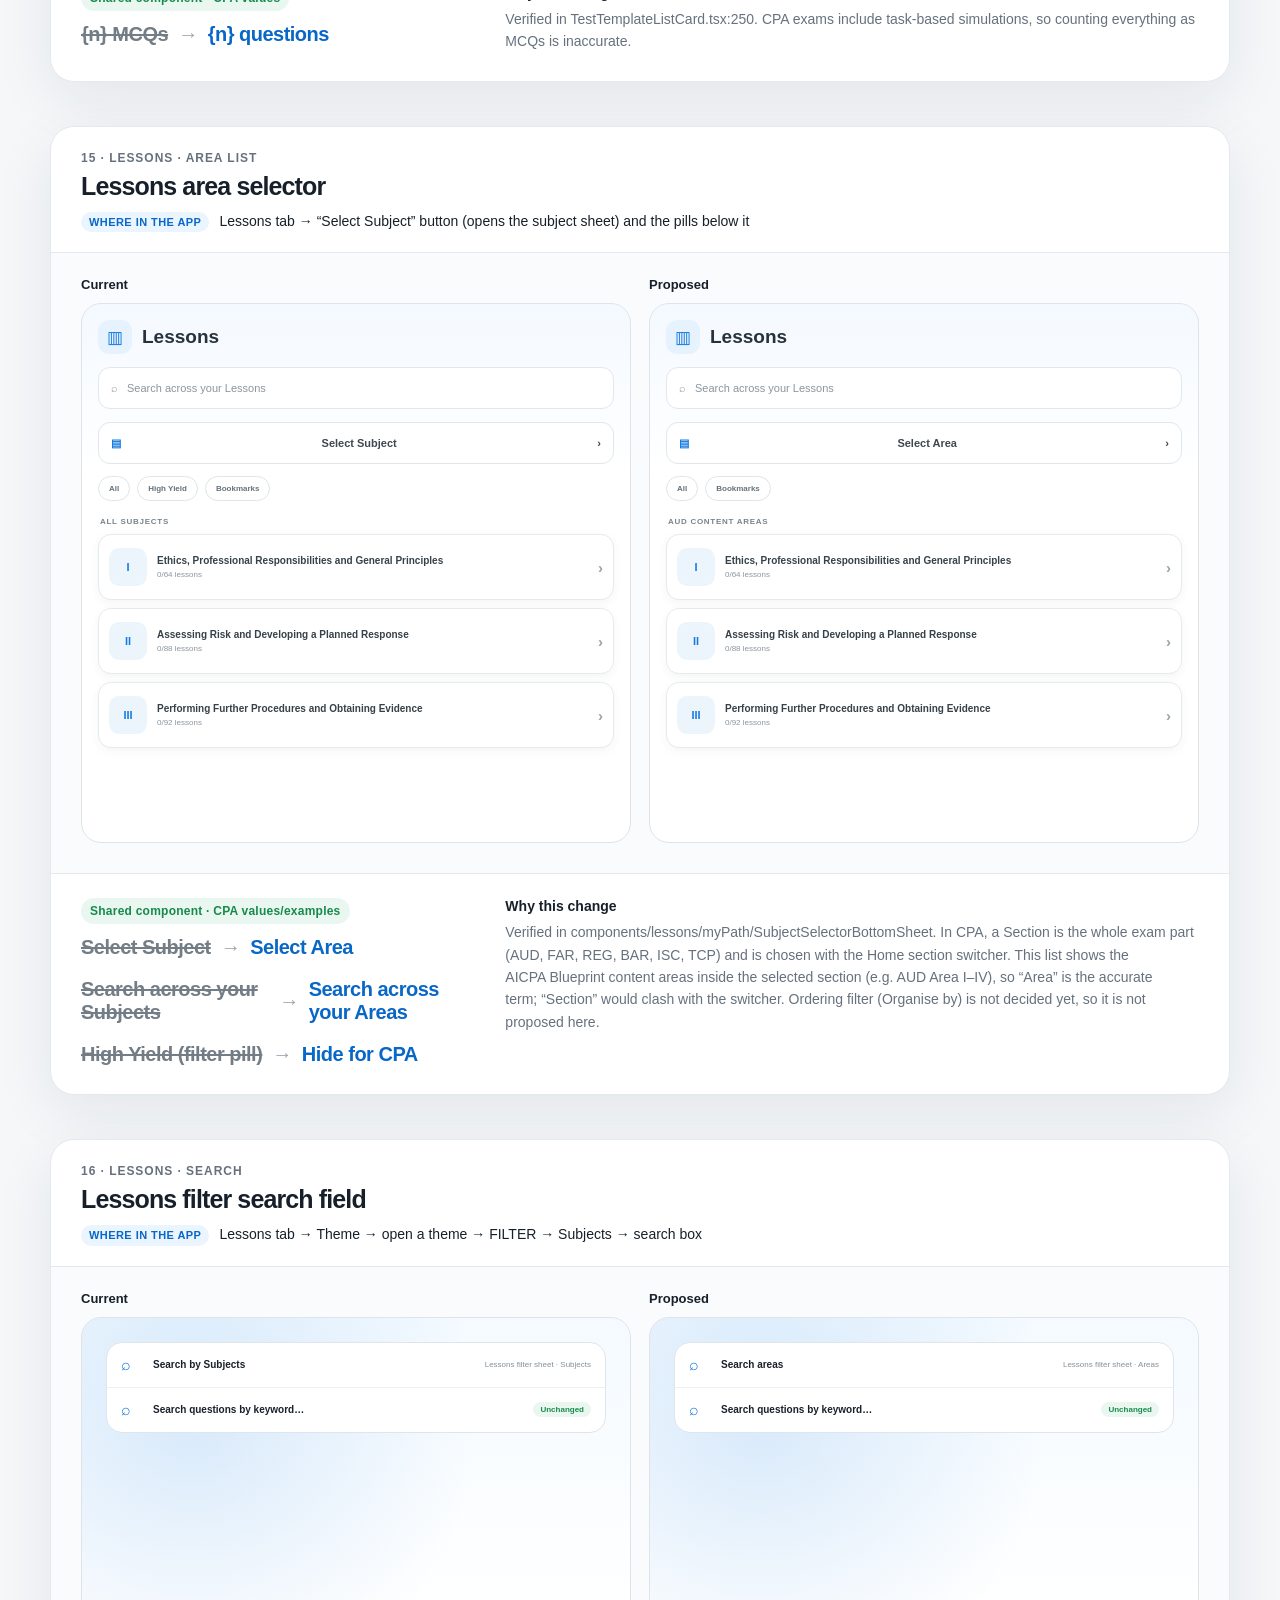
==== commit 7bf42e16: "Add Terms glossary: words to use and avoid per course, with evidence Co-Authored-By: Claude Opus 5.5" ====
--- a/index.html
+++ b/index.html
@@ -8,7 +8,7 @@
       content="A visual review of course-specific terminology changes in Oncourse."
     />
     <title>Oncourse · Course language review</title>
-    <link rel="stylesheet" href="./styles.css?v=35" />
+    <link rel="stylesheet" href="./styles.css?v=37" />
   </head>
   <body>
     <header class="site-header">
@@ -25,6 +25,7 @@
           <a href="./mcat.html">MCAT</a>
           <a href="./nclex.html">NCLEX</a>
           <a href="./games.html">Games</a>
+          <a href="./terms.html">Terms</a>
         </nav>
         <div class="issue-badge">ONC2-7197</div>
       </div>
@@ -83,7 +84,7 @@
       <div id="review-list" class="review-list"></div>
     </main>
 
-    <script src="./shared.js?v=20"></script>
+    <script src="./shared.js?v=23"></script>
     <script src="./app.js?v=34"></script>
   </body>
 </html>
--- a/styles.css
+++ b/styles.css
@@ -6908,3 +6908,12 @@
 
 .sx-screen .sx-new { color: var(--blue-strong); }
 .sx-pills span.sx-new-chip, .sx-chips span.sx-new-chip { border-color: var(--blue); background: var(--blue-soft); color: var(--blue-strong); }
+
+/* Lessons topic rows (Review Entire Topic card) */
+.sx-lesson-row { display: flex; align-items: center; gap: 12px; padding: 8px 4px; }
+.sx-lesson-row span { display: grid; gap: 2px; } .sx-lesson-row small { color: var(--muted); }
+.sx-lesson-row b { margin-left: auto; width: 26px; height: 26px; border-radius: 50%; display: grid; place-items: center; font-size: 11px; background: #e6f6ec; color: #168a4b; }
+.sx-lesson-row.sx-rt b { background: #eef1f4; color: #5b6570; }
+.sx-lesson-icon { width: 40px; height: 40px; border-radius: 10px; display: grid; place-items: center; background: #d8ecfb; font-style: normal; }
+.sx-book-icon { background: #5a7184; color: #fff; }
+.sx-ex-icon { background: var(--blue); color: #fff; font-size: 18px; }
